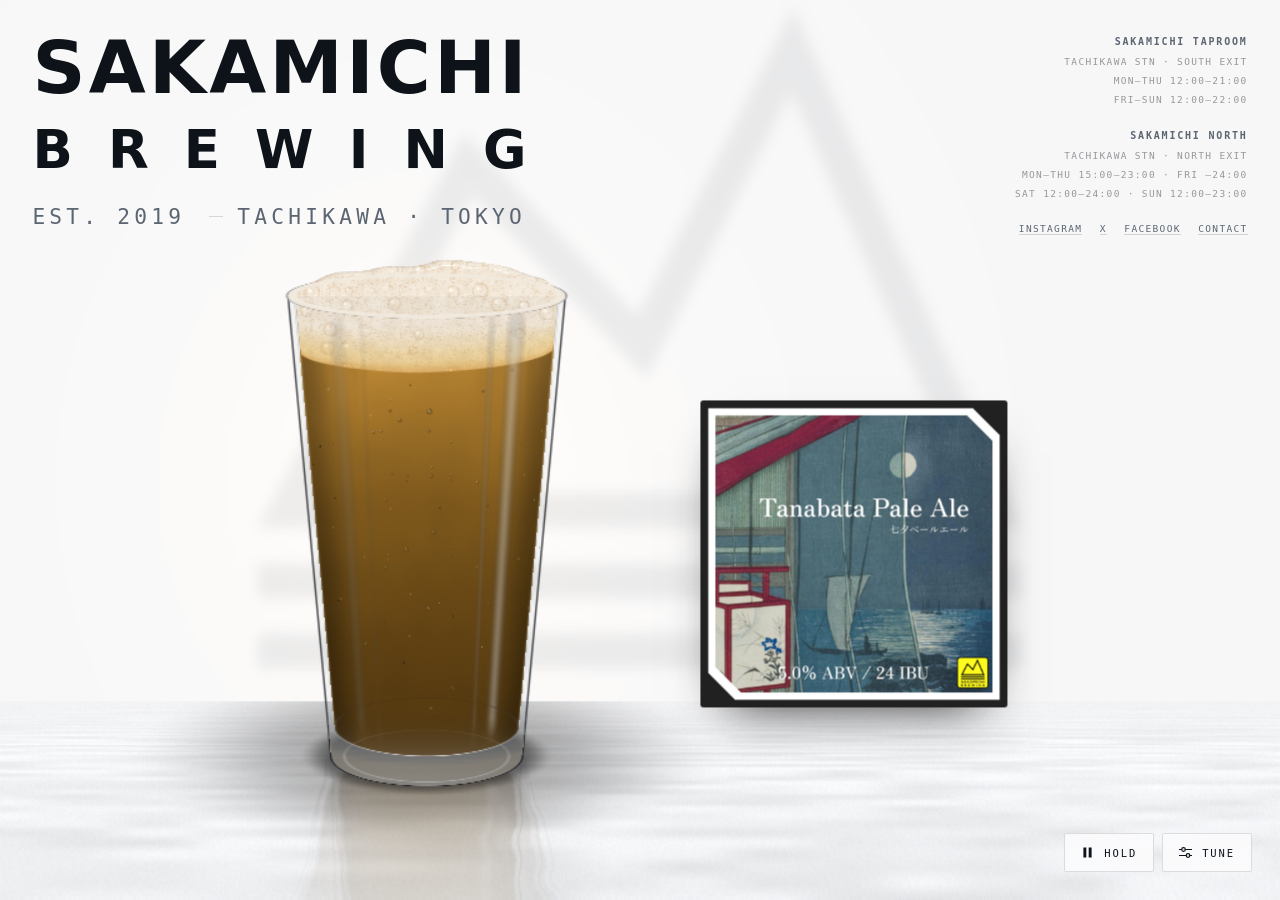
==== webgl.html @ 18436e1d "Pour the house glass full The fill line starts at 100 rather than 78. A glass poured to the brim is " ====
<!doctype html>
<html lang="en-GB">
<head>
<meta charset="utf-8">
<meta name="viewport" content="width=device-width, initial-scale=1, viewport-fit=cover">
<title>Sakamichi Brewing Shader</title>
<meta name="description" content="The Sakamichi pint rendered with WebGL2: Beer-Lambert absorption, caustics and metaball foam.">
<link rel="icon" href="data:image/svg+xml,<svg xmlns='http://www.w3.org/2000/svg' viewBox='0 0 1890 1633'><rect width='1890' height='1633' rx='300' fill='%23f2e800'/><g transform='translate(189,163) scale(0.8)'><g transform='matrix(1.3333333,0,0,-1.3333333,-19.650821,2202.5766)' fill='%230a0707'><path d='M 123.29788,752.91372 412.78651,1306.2766 734.86356,966.86574 1003.6133,1496.6917 1330.9311,752.91372 H 740.4762 Z M 1431.8953,688.54037 1007.931,1651.9325 717.91485,1080.1818 396.70559,1418.6768 14.738226,688.54037 H 740.4762 Z'/><path d='M 14.738116,556.9782 H 1431.8942 v 64.37335 H 14.738116 Z'/><path d='M 14.738116,427.61037 H 1431.8942 v 64.37335 H 14.738116 Z'/></g></g></svg>">
<style>
/* ------------------------------------------------------------------ *
 * Tokens. Light is the base; dark is redefined twice so that the
 * un-stamped (system) state and the explicit toggle both resolve.
 * ------------------------------------------------------------------ */
:root{
  --ground:#f6f7f8;
  --ground-deep:#e7eaec;
  --ink:#0e1319;
  --ink-soft:#5b6672;
  --ink-faint:rgba(14,19,25,.42);
  --hair:rgba(14,19,25,.16);
  --hair-soft:rgba(14,19,25,.08);
  --panel:rgba(252,252,253,.86);
  --panel-line:rgba(14,19,25,.13);
  --track:rgba(14,19,25,.18);
  --thumb:#0e1319;
  --thumb-ring:#f6f7f8;
  --btn-fg:#f6f7f8;
  --btn-bg:#0e1319;
  --focus:#a86c12;
  --brand:#f2e800;
  --masthead:#0e1319;
  --shadow:0 18px 40px -24px rgba(14,19,25,.45);
  color-scheme:light;
}
@media (prefers-color-scheme:dark){
  :root:not([data-theme="light"]){
    --ground:#08090b;
    --ground-deep:#040506;
    --ink:#eef1f3;
    --ink-soft:#98a3ad;
    --ink-faint:rgba(238,241,243,.42);
    --hair:rgba(238,241,243,.20);
    --hair-soft:rgba(238,241,243,.10);
    --panel:rgba(20,23,27,.82);
    --panel-line:rgba(238,241,243,.14);
    --track:rgba(238,241,243,.22);
    --thumb:#eef1f3;
    --thumb-ring:#08090b;
    --btn-fg:#08090b;
    --btn-bg:#eef1f3;
    --focus:#efb757;
    --brand:#f2e800;
    --masthead:#f2e800;
    --shadow:0 18px 44px -22px rgba(0,0,0,.8);
    color-scheme:dark;
  }
}
:root[data-theme="dark"]{
  --ground:#08090b;
  --ground-deep:#040506;
  --ink:#eef1f3;
  --ink-soft:#98a3ad;
  --ink-faint:rgba(238,241,243,.42);
  --hair:rgba(238,241,243,.20);
  --hair-soft:rgba(238,241,243,.10);
  --panel:rgba(20,23,27,.82);
  --panel-line:rgba(238,241,243,.14);
  --track:rgba(238,241,243,.22);
  --thumb:#eef1f3;
  --thumb-ring:#08090b;
  --btn-fg:#08090b;
  --btn-bg:#eef1f3;
  --focus:#efb757;
  --brand:#f2e800;
  --masthead:#f2e800;
  --shadow:0 18px 44px -22px rgba(0,0,0,.8);
  color-scheme:dark;
}

*,*::before,*::after{box-sizing:border-box}
html,body{height:100%}
body{
  margin:0;
  background:var(--ground);
  color:var(--ink);
  font-family:ui-sans-serif,system-ui,-apple-system,"Segoe UI",Roboto,Helvetica,Arial,sans-serif;
  -webkit-font-smoothing:antialiased;
  overflow:hidden;
  overscroll-behavior:none;
}
:focus-visible{outline:2px solid var(--focus);outline-offset:3px;border-radius:2px}

/* ------------------------------------------------------------------ *
 * Stage — a single WebGL2 surface
 * ------------------------------------------------------------------ */
.stage{position:fixed;inset:0;touch-action:none;cursor:crosshair}
.stage canvas{position:absolute;inset:0;width:100%;height:100%;display:block}

/* Shown only when WebGL2 is unavailable */
.nogl{
  position:fixed;inset:0;z-index:9;display:none;place-items:center;
  background:var(--ground);color:var(--ink);padding:32px;text-align:center;
}
body[data-gl="off"] .nogl{display:grid}
body[data-gl="off"] .stage,
body[data-gl="off"] .panel,
body[data-gl="off"] .panel-toggle,
.nogl div{max-width:34ch}
.nogl p{
  font-family:ui-monospace,SFMono-Regular,"SF Mono",Menlo,Consolas,monospace;
  font-size:11px;line-height:1.8;letter-spacing:.1em;text-transform:uppercase;color:var(--ink-soft);
}

/* ------------------------------------------------------------------ *
 * Masthead, top left; copy, bottom left. The glass holds the middle.
 * ------------------------------------------------------------------ */
.masthead{
  position:fixed;
  top:0;left:0;
  padding:clamp(20px,3.6vmin,48px);
  padding-top:max(clamp(20px,3.6vmin,48px),env(safe-area-inset-top));
  max-width:min(30rem,60vw);
  pointer-events:none;
  z-index:3;
}
.masthead > *{pointer-events:auto}
.eyebrow{
  font-family:ui-monospace,SFMono-Regular,"SF Mono",Menlo,Consolas,monospace;
  font-size:clamp(9.5px,1.5vw,11px);
  letter-spacing:.2em;
  text-transform:uppercase;
  color:var(--ink-soft);
  /* One line, never two: its size is fitted to the wordmark above it, so it is
     made to fit rather than left to find its own way. Allowed to wrap it would
     wrap under the growing, and a wrapped line measures as its first half —
     which the fit then reads as far too narrow and grows again. */
  display:flex;flex-wrap:nowrap;gap:1.1em;
  /* under the wordmark now, so the gap it keeps is above it */
  margin:clamp(14px,2.4vw,22px) 0 0;
}
/* and neither half breaks inside itself. Left to shrink, the two halves wrapped
   their own text as the size grew, so the line measured narrower the bigger it
   got and the fit chased it upward until it ran out of room. */
.eyebrow span{display:inline-flex;gap:.7em;align-items:center;flex:0 0 auto;white-space:nowrap}
.eyebrow span::before{content:"";width:14px;height:1px;background:var(--hair)}
.eyebrow span:first-child::before{display:none}
h1{
  font-family:"Futura PT",Futura,"Century Gothic","Avenir Next",Montserrat,"URW Gothic",ui-sans-serif,system-ui,sans-serif;
  font-size:clamp(2rem,min(7vw,10vh),4.6rem);
  line-height:.98;letter-spacing:.045em;font-weight:600;
  text-transform:uppercase;text-wrap:balance;margin:0;
  color:var(--masthead);
}
h1 .thin{
  display:block;font-weight:600;font-size:.72em;letter-spacing:.68em;
  line-height:1.2;margin-top:.26em;color:inherit;
}

.btn{
  font-family:ui-monospace,SFMono-Regular,"SF Mono",Menlo,Consolas,monospace;
  font-size:11px;letter-spacing:.16em;text-transform:uppercase;
  padding:13px 20px;border-radius:2px;border:1px solid transparent;
  background:var(--brand);color:#0e1319;
  text-decoration:none;cursor:pointer;
  transition:transform .18s ease,background .18s ease,color .18s ease;
}
.btn:hover{transform:translateY(-1px)}
.btn.ghost{background:transparent;color:var(--ink);border-color:var(--hair)}
.btn.ghost:hover{border-color:var(--ink)}

/* ------------------------------------------------------------------ *
 * Taprooms and social links, top right
 * ------------------------------------------------------------------ */
.info{
  position:fixed;top:0;right:0;z-index:3;text-align:right;
  padding:clamp(20px,3.6vmin,48px);
  padding-top:max(clamp(20px,3.6vmin,48px),env(safe-area-inset-top));
  font-family:ui-monospace,SFMono-Regular,"SF Mono",Menlo,Consolas,monospace;
  font-size:9.5px;letter-spacing:.14em;line-height:2;
  text-transform:uppercase;color:var(--ink-faint);
}
.info p{margin:0 0 clamp(10px,1.8vmin,18px)}
.info b{display:block;font-weight:600;letter-spacing:.18em;font-size:10px;color:var(--ink-soft)}
.info span{display:block}
/* Each opening is its own element rather than a line of text with a middot
   typed into it, so a pair can be shown as one line or as two without the
   words being written out twice. Run together here, where there is width. */
.info .d{display:inline}
.info .d + .d::before{content:" · "}
.info a{color:var(--ink-soft);text-decoration:none;border-bottom:1px solid var(--hair);margin-left:1.1em}
.info a:first-child{margin-left:0}
.info a:hover{color:var(--ink);border-color:var(--ink)}
/* Small screens do not get less of the brewery. Above 900 the taprooms sit in
   the top right corner, which the wordmark leaves free. Below that there is no
   such corner — the wordmark has the width to itself — so they move into what
   the glass leaves empty instead: the bar top beneath it on an upright screen,
   and the right-hand side on one turned on its side, where the glass is short
   and the width is going spare. They used to be deleted outright, which left a
   brewery's page with no address on it on the screens most people read it on.

   Folded up as they move: the taproom's name and its lines run together with
   middots rather than each taking a line of its own, so two taprooms and the
   links come to four or five lines instead of eleven. */
@media (max-width:900px){
  .info{
    top:auto;left:0;right:0;
    bottom:calc(clamp(16px,2.4vw,28px) + env(safe-area-inset-bottom));
    display:flex;flex-wrap:wrap;justify-content:center;align-items:flex-start;
    gap:4px clamp(12px,5vw,44px);
    text-align:center;
    padding:0 clamp(10px,3vw,28px);
    font-size:clamp(8px,2.4vw,9.5px);line-height:1.85;
  }
  /* The two taprooms stand side by side rather than one above the other. They
     are a pair of addresses and they read as a pair, and across the foot of a
     phone the width is the room there is — stacked they ran down into the
     glass and left the two halves of the screen unbalanced. Each keeps its own
     lines within its column, the way it does in the corner on a wide screen. */
  /* an equal share of what is left after the gap — at 50% each they and the
     gap came to more than the width and wrapped back into a stack */
  .info p{margin:0;flex:1 1 0;min-width:0}
  /* Which station and which exit is something to know on the way, not
     something to read on a phone while standing outside: what a small screen
     wants is the taproom's name and when it is open. So the address goes, and
     the openings come apart onto a row each, which is how a list of times
     reads when the column is narrow. */
  .info .where{display:none}
  .info .d{display:block}
  .info .d + .d::before{content:none}
  .info b{display:block;font-size:inherit}
  .info span{display:block}
  .info .social{flex:1 0 100%;max-width:none;margin-top:7px}
  .info a{margin:0 .5em}
}
/* Turned on its side there is no bar top to spare — the glass has taken the
   height — but there is width, so they go back to the corner they came from. */
@media (max-width:900px) and (orientation:landscape){
  .info{
    display:block;                     /* a column again, not a pair */
    top:0;bottom:auto;left:auto;right:0;
    width:min(44vw,320px);text-align:right;
    padding:clamp(12px,2.6vw,24px);
    padding-top:max(clamp(12px,2.6vw,24px),env(safe-area-inset-top));
  }
  .info p{flex:none;min-width:0;margin:0 0 clamp(8px,1.6vh,16px)}
  .info .social{margin-top:0}
}

/* A finger is not a mouse: the corner buttons and the panel's chips are given
   the room to be hit rather than aimed at. */
@media (pointer:coarse){
  .panel-toggle{padding:15px 18px}
  .chip{padding:11px 14px}
}

/* Very little height — a small phone lying on its side. The wordmark gives
   some of itself back, or there is nowhere left for the glass to stand: at
   568 by 320 it came down past the rim by fourteen pixels. */
@media (max-height:430px){
  .masthead{padding:clamp(10px,2.4vmin,20px)}
  h1{font-size:clamp(1.3rem,min(6vw,8.5vh),2.6rem)}
  .eyebrow{margin-top:clamp(8px,1.6vw,14px);font-size:9px}
}

/* ------------------------------------------------------------------ *
 * Control panel
 * ------------------------------------------------------------------ */
/* The two corner buttons sit in one row rather than each pinning itself to
   the corner, so the left one lands beside the right one whatever either of
   them says. */
.corner{
  position:fixed;right:clamp(16px,2.4vw,28px);
  bottom:max(clamp(16px,2.4vw,28px),env(safe-area-inset-bottom));
  z-index:6;display:flex;gap:8px;align-items:stretch;
}
body[data-panel="open"] .corner{display:none}
/* nothing to hold when there is no card to hold it on */
@media (max-width:900px){ #beerHold{display:none} }
/* And no tuning at all on a phone. The panel is a workbench — thirty sliders
   wanting a pointer, a wide screen and time to play — not part of the poster,
   and on a small screen it is the poster that the page is for. With the tune
   button gone the corner has nothing left in it, so the corner goes with it and
   the taprooms take back the band it was standing in. Hidden rather than
   removed: ?panel=1 still opens it, and its own close button still shuts it,
   for anyone who came looking. */
@media (max-width:900px){ .corner{display:none} }
.panel-toggle{
  display:inline-flex;align-items:center;gap:10px;
  font-family:ui-monospace,SFMono-Regular,"SF Mono",Menlo,Consolas,monospace;
  font-size:10.5px;letter-spacing:.18em;text-transform:uppercase;
  padding:12px 16px;border-radius:2px;
  border:1px solid var(--panel-line);background:var(--panel);color:var(--ink);
  -webkit-backdrop-filter:blur(14px);backdrop-filter:blur(14px);
  box-shadow:var(--shadow);cursor:pointer;
}
.panel-toggle svg{display:block}
.panel-toggle[aria-pressed="true"]{
  background:var(--btn-bg);color:var(--btn-fg);border-color:var(--btn-bg);
}

.panel{
  position:fixed;right:clamp(16px,2.4vw,28px);
  bottom:max(clamp(16px,2.4vw,28px),env(safe-area-inset-bottom));
  width:min(322px,calc(100vw - 32px));z-index:6;
  background:var(--panel);border:1px solid var(--panel-line);border-radius:3px;
  box-shadow:var(--shadow);
  -webkit-backdrop-filter:blur(18px) saturate(1.2);backdrop-filter:blur(18px) saturate(1.2);
  font-family:ui-monospace,SFMono-Regular,"SF Mono",Menlo,Consolas,monospace;
  display:none;max-height:min(78vh,720px);overflow:auto;overscroll-behavior:contain;
}
body[data-panel="open"] .panel{display:block}
.panel-head{
  display:flex;align-items:center;justify-content:space-between;gap:10px;
  padding:14px 14px 12px;border-bottom:1px solid var(--hair-soft);
  position:sticky;top:0;background:inherit;
  -webkit-backdrop-filter:blur(18px);backdrop-filter:blur(18px);
}
.panel-head h2{margin:0;font-size:10px;font-weight:500;letter-spacing:.22em;text-transform:uppercase;color:var(--ink-soft)}
.icon-btn{
  border:1px solid var(--hair-soft);background:transparent;color:var(--ink);
  width:26px;height:26px;border-radius:2px;cursor:pointer;display:grid;place-items:center;
  font-size:13px;line-height:1;
}
.icon-btn:hover{border-color:var(--hair)}
.panel-body{padding:6px 14px 16px;display:flex;flex-direction:column;gap:2px}

.group{
  font-size:9px;letter-spacing:.22em;text-transform:uppercase;color:var(--ink-faint);
  margin:16px 0 8px;padding-top:12px;border-top:1px solid var(--hair-soft);
}
.group:first-child{margin-top:8px;padding-top:0;border-top:0}

.ctl{display:grid;grid-template-columns:1fr auto;align-items:baseline;gap:2px 10px;padding:7px 0}
.ctl label{font-size:10px;letter-spacing:.13em;text-transform:uppercase;color:var(--ink-soft)}
.ctl output{font-size:11px;font-variant-numeric:tabular-nums;color:var(--ink)}
.ctl input[type=range]{grid-column:1/-1;width:100%;margin:6px 0 0}
.ctl .hex{grid-column:1/-1;display:flex;align-items:center;gap:8px;margin:6px 0 0}
.ctl .hex input[type=color]{
  width:26px;height:20px;padding:0;flex:none;cursor:pointer;
  border:1px solid var(--hair);border-radius:4px;background:none;
}
.ctl .hex input[type=text]{
  flex:1;min-width:0;font:inherit;font-size:11px;letter-spacing:.08em;
  color:var(--ink);background:var(--track);border:1px solid var(--hair);
  border-radius:4px;padding:3px 6px;
}
.ctl .hex input[type=text]::placeholder{color:var(--ink-soft);letter-spacing:.08em}

input[type=range]{-webkit-appearance:none;appearance:none;background:transparent;height:16px;cursor:grab}
input[type=range]:active{cursor:grabbing}
input[type=range]::-webkit-slider-runnable-track{height:2px;background:var(--track);border-radius:2px}
input[type=range]::-moz-range-track{height:2px;background:var(--track);border-radius:2px}
input[type=range]::-webkit-slider-thumb{
  -webkit-appearance:none;appearance:none;width:13px;height:13px;border-radius:50%;
  background:var(--thumb);border:2px solid var(--thumb-ring);margin-top:-7.5px;
}
input[type=range]::-moz-range-thumb{
  width:13px;height:13px;border-radius:50%;background:var(--thumb);border:2px solid var(--thumb-ring);
}

.chips{display:flex;flex-wrap:wrap;gap:6px}
.chip{
  font-family:inherit;font-size:9.5px;letter-spacing:.14em;text-transform:uppercase;
  padding:8px 11px;border-radius:2px;cursor:pointer;
  border:1px solid var(--hair-soft);background:transparent;color:var(--ink-soft);
}
.chip:hover{border-color:var(--hair);color:var(--ink)}
.chip[aria-pressed="true"]{background:var(--btn-bg);color:var(--btn-fg);border-color:var(--btn-bg)}
.row{display:flex;justify-content:space-between;align-items:center;gap:10px;padding:7px 0}
.row span{font-size:10px;letter-spacing:.13em;text-transform:uppercase;color:var(--ink-soft)}
.reset{
  margin-top:14px;font-family:inherit;font-size:9.5px;letter-spacing:.16em;text-transform:uppercase;
  background:none;border:0;border-bottom:1px solid var(--hair);color:var(--ink-soft);
  padding:0 0 3px;cursor:pointer;align-self:flex-start;
}
.reset:hover{color:var(--ink);border-color:var(--ink)}
.hint{margin:14px 0 0;font-size:9.5px;line-height:1.6;letter-spacing:.06em;color:var(--ink-faint)}
.renderer{
  margin-top:12px;padding-top:12px;border-top:1px solid var(--hair-soft);
  display:flex;justify-content:space-between;align-items:center;gap:10px;
  font-size:9px;letter-spacing:.18em;text-transform:uppercase;color:var(--ink-faint);
}
.renderer a{color:var(--ink-soft);text-decoration:none;border-bottom:1px solid var(--hair)}
.renderer a:hover{color:var(--ink);border-color:var(--ink)}

body[data-chrome="off"] .masthead,
body[data-chrome="off"] .info,
body[data-chrome="off"] .panel,
body[data-chrome="off"] .panel-toggle{opacity:0;pointer-events:none}
.masthead,.info,.panel,.panel-toggle{transition:opacity .35s ease}
@media (prefers-reduced-motion:reduce){
  .masthead,.info,.panel,.panel-toggle,.btn{transition:none}
}

@media (max-width:719px){
  .panel{
    left:0;right:0;bottom:0;width:100%;
    border-radius:6px 6px 0 0;border-left:0;border-right:0;border-bottom:0;
    max-height:52vh;padding-bottom:env(safe-area-inset-bottom);
  }
  .masthead{max-width:100%}
}
/* The beer of the moment, standing beside the glass and turning on its own
   axis. A card rather than a picture: it is artwork with a front and a back,
   and it shows a new one each time it comes round. */
.beer{
  position:fixed;z-index:2;cursor:pointer;
  /* a third in from the right, as the glass is a third in from the left */
  left:66.7%;transform:translate(-50%,-50%);
  /* Centred in the band the taprooms and the buttons leave, rather than on the
     page. Centred on the page it rode up under the taprooms wherever the screen
     was short — 84 pixels of the card across the links at 901 by 600 — because
     half the page is higher up the shorter the page is, while the taprooms are
     the same few lines whatever. Sized to that band too, so it can never grow
     into it. --info-bottom is measured and handed over by layoutGlass. */
  --band-top:calc(var(--info-bottom,0px) + 18px);
  --band-bot:calc(100vh - 96px);
  top:calc((var(--band-top) + var(--band-bot)) / 2);
  width:min(clamp(188px,24vw,362px),calc(var(--band-bot) - var(--band-top) - 16px));
  perspective:1100px;
}
.beer-turn{
  width:100%;aspect-ratio:1;
  transform-style:preserve-3d;
  transition:transform 1.15s cubic-bezier(.55,.06,.2,1);
  will-change:transform;
}
/* Two faces, as a card has. The one coming round is loaded and waiting out of
   sight, so the turn shows it rather than swapping a picture in mid-air —
   which is what flickered, the image being replaced under the eye. */
.beer-face{
  position:absolute;inset:0;
  width:100%;height:100%;display:block;object-fit:contain;
  border-radius:3px;
  box-shadow:0 24px 50px -28px rgba(0,0,0,.9);
  backface-visibility:hidden;
}
.beer-face.back{transform:rotateY(180deg)}
body[data-chrome="off"] .beer{opacity:0}
.beer{transition:opacity .35s ease}
@media (prefers-reduced-motion:reduce){ .beer-turn{transition:none} }
/* On a narrow page the glass takes the middle back and there is no room beside it */
/* The card comes to a phone too, standing on the bar in front of the glass
   rather than beside it — there is no beside on a screen this narrow, but the
   bar in front of it is doing nothing. The glass gives up the room first (see
   cardRoom) and is told how much, so the two are not each guessing at the
   other. Not below 640 pixels of height, where taking that much bar off the
   glass leaves neither of them worth looking at. */
@media (max-width:900px){ .beer{display:none} }
@media (max-width:900px) and (orientation:portrait){
  .beer{
    display:block;
    /* beside the glass, as on a desktop: the glass a third in from the left,
       the card a third in from the right */
    left:72%;
    top:calc((var(--mast-bottom,22vh) + var(--info-top,100vh)) / 2);
    width:min(27vw,calc((var(--info-top,100vh) - var(--mast-bottom,22vh) - 28px) * 0.75));
  }
}
/* On its side it goes into the corner the wordmark leaves, which is the only
   room a landscape phone has going spare. */
@media (max-width:900px) and (orientation:landscape){
  .beer{
    display:block;
    left:clamp(12px,4vw,40px);top:auto;
    bottom:clamp(12px,4vh,28px);
    transform:none;
    width:min(22.5vw,30vh);
  }
}
/* The splashes lie over the card, and over nothing else that matters */
/* The sheet the near splashes are painted on. It needs its display size given
   to it: it is a canvas, and a canvas is a replaced element, so inset:0 pins
   its corner but does not stretch it — with width left to itself it draws at
   its own backing size instead. The backing is the viewport times the device's
   pixel ratio, so on a screen where that ratio is one the two happen to agree
   and nobody notices. On a phone, where it is two or three, the sheet came out
   two or three times the size of the window with its top left in the corner:
   a splash thrown at the lip of the glass landed near the bottom of the
   screen, which is where it was being drawn. The canvases inside .stage were
   never wrong because they are given 100% there. */
.splash{position:fixed;inset:0;width:100%;height:100%;z-index:4;pointer-events:none}
</style>
</head>
<body>

<div class="stage" id="stage">
  <canvas id="gl"></canvas>
</div>

<div class="nogl">
  <div>
    <p>This pour needs WebGL2, which this browser has turned off or does not support.</p>
    <p><a class="btn ghost" href="index.html">Open the canvas version</a></p>
  </div>
</div>

<header class="masthead">
  <h1>Sakamichi<span class="thin">Brewing</span></h1>
  <p class="eyebrow">
    <span>Est. 2019</span><span>Tachikawa · Tokyo</span>
  </p>
</header>

<canvas class="splash" aria-hidden="true"></canvas>
<div class="beer" aria-label="Beer of the moment">
  <div class="beer-turn">
    <img class="beer-face" alt="" decoding="async">
    <img class="beer-face back" alt="" decoding="async">
  </div>
</div>

<aside class="info" aria-label="Taprooms">
  <p>
    <b>Sakamichi Taproom</b>
    <span class="where">Tachikawa Stn &middot; South exit</span>
    <span><span class="d">Mon&ndash;Thu 12:00&ndash;21:00</span></span>
    <span><span class="d">Fri&ndash;Sun 12:00&ndash;22:00</span></span>
  </p>
  <p>
    <b>Sakamichi North</b>
    <span class="where">Tachikawa Stn &middot; North exit</span>
    <span><span class="d">Mon&ndash;Thu 15:00&ndash;23:00</span><span class="d">Fri &ndash;24:00</span></span>
    <span><span class="d">Sat 12:00&ndash;24:00</span><span class="d">Sun 12:00&ndash;23:00</span></span>
  </p>
  <p class="social">
    <a href="https://www.instagram.com/sakamichibrewing/" target="_blank" rel="noopener">Instagram</a>
    <a href="https://twitter.com/sakamichi_beer" target="_blank" rel="noopener">X</a>
    <a href="https://www.facebook.com/SakamichiBrewing/" target="_blank" rel="noopener">Facebook</a>
    <a href="https://www.sakamichibrewing.com/contact-form/" target="_blank" rel="noopener">Contact</a>
  </p>
</aside>

<div class="corner">
<button class="panel-toggle" id="beerHold" aria-pressed="false"
        title="Keep this beer in the glass instead of letting the card turn on">
  <svg width="13" height="13" viewBox="0 0 13 13" fill="currentColor" aria-hidden="true">
    <rect x="2.4" y="1.5" width="2.9" height="10"/><rect x="7.7" y="1.5" width="2.9" height="10"/>
  </svg>
  <span id="beerHoldLabel">Hold</span>
</button>
<button class="panel-toggle" id="panelOpen" aria-expanded="false" aria-controls="panel">
  <svg width="13" height="13" viewBox="0 0 13 13" fill="none" stroke="currentColor" stroke-width="1.2" aria-hidden="true">
    <path d="M0 3.5h13M0 9.5h13"/><circle cx="4.5" cy="3.5" r="1.8" fill="var(--panel)"/><circle cx="9" cy="9.5" r="1.8" fill="var(--panel)"/>
  </svg>
  Tune
</button>
</div>

<section class="panel" id="panel" aria-label="Beer controls">
  <div class="panel-head">
    <h2>Brewhouse control</h2>
    <button class="icon-btn" id="panelClose" aria-label="Close controls">&times;</button>
  </div>
  <div class="panel-body">
    <p class="group" style="margin-top:0">Pour</p>
    <div class="chips" role="group" aria-label="Style preset">
      <button class="chip" data-preset="pilsner">Pilsner</button>
      <button class="chip" data-preset="helles">Helles</button>
      <button class="chip" data-preset="bock">Bock</button>
      <button class="chip" data-preset="stout">Stout</button>
      <button class="chip" data-preset="hazy">Hazy IPA</button>
      <button class="chip" data-preset="red">Red ale</button>
      <button class="chip" data-preset="sour">Sour</button>
    </div>
    <div id="sliders"></div>

    <p class="group">Display</p>
    <div class="row">
      <span>Theme</span>
      <div class="chips" role="group" aria-label="Theme">
        <button class="chip" data-theme-set="light">Light</button>
        <button class="chip" data-theme-set="dark">Dark</button>
        <button class="chip" data-theme-set="auto">Auto</button>
      </div>
    </div>
    <div class="row">
      <span>Counter</span>
      <div class="chips" role="group" aria-label="Counter">
        <button class="chip" data-counter="polished">Polished</button>
        <button class="chip" data-counter="wood">Wood</button>
      </div>
    </div>
    <div class="row">
      <span>Motion</span>
      <div class="chips"><button class="chip" id="motionBtn" aria-pressed="true">Running</button></div>
    </div>
    <div class="row" id="tiltRow" hidden>
      <span>Tilt</span>
      <div class="chips"><button class="chip" id="tiltBtn" aria-pressed="false">Off</button></div>
    </div>
    <button class="reset" id="reset">Reset to house recipe</button>
    <p class="hint">Stir the beer with your cursor, or tilt the phone and let it lean. Click for a splash. Slosh it over the rim and the glass tops itself back up. Press <b>C</b> to hide the interface.</p>
    <p class="renderer"><span id="gpu">WebGL2</span> <a href="index.html">Canvas version</a></p>
  </div>
</section>

<script>
"use strict";


/* ================================================================== *
 * Configuration
 * ================================================================== */
const SPECS = [
  {key:"fill",       label:"Fill line",   min:0,   max:100, step:1, unit:"%",  group:null},
  {key:"refill",     label:"Refill rate", min:0,   max:100, step:1, unit:"",   group:null},
  {key:"agitation",  label:"Agitation",   min:0,   max:200, step:5, unit:"%",  group:"Motion"},
  {key:"waveSpeed",  label:"Wave speed",  min:0,   max:100, step:1, unit:"",   group:null},
  {key:"viscosity",  label:"Viscosity",   min:0,   max:100, step:1, unit:"",   group:null},
  {key:"carbonation",label:"Carbonation", min:0,   max:200, step:5, unit:"%",  group:"Carbonation"},
  {key:"bubbleSize", label:"Bubble size", min:20,  max:220, step:5, unit:"%",  group:null},
  {key:"bubbleBreak",label:"Bubble break",min:0,   max:200, step:5, unit:"%",  group:null},
  {key:"headDepth",  label:"Head depth",  min:0,   max:200, step:5, unit:"%",  group:"Head"},
  {key:"foamChurn",  label:"Foam churn",  min:0,   max:200, step:5, unit:"%",  group:null},
  {key:"weep",       label:"Weep",        min:0,   max:200, step:5, unit:"%",  group:null},
  {key:"weepAlpha",  label:"Weep opacity",min:0,   max:100, step:1, unit:"%",  group:null},
  {key:"glassSize",  label:"Glass size",  min:60,  max:130, step:1, unit:"%",  group:"Glass"},
  {key:"glassLine",  label:"Glass lines", min:0,   max:100, step:1, unit:"",   group:null},
  {key:"reflect",    label:"Reflection",  min:0,   max:200, step:5, unit:"%",  group:null},
  {key:"relief",     label:"Foam relief", min:0,   max:200, step:5, unit:"%",  group:null},
  {key:"condensation",label:"Condensation",min:0,  max:200, step:5, unit:"%",  group:null},
  {key:"dewSize",    label:"Bead size",   min:20,  max:220, step:5, unit:"%",  group:null},
  {key:"hue",        label:"Beer hue",    min:22,  max:50,  step:1, unit:"°",  group:"Colour"},
  {key:"beerHex",    label:"Beer colour", type:"hex", unit:"", group:null},
  {key:"richness",   label:"Richness",    min:0,   max:100, step:1, unit:"",   group:null},
  {key:"beerAlpha",  label:"Beer opacity",min:0,   max:200, step:5, unit:"%",  group:null},
  {key:"bgHue",      label:"Room hue",    min:0,   max:360, step:1, unit:"°",  group:null},
  {key:"roomHex",    label:"Room colour", type:"hex", unit:"", group:null},
  {key:"auraHex",    label:"Aura colour", type:"hex", unit:"", group:null},
  {key:"clarity",    label:"Clarity",     min:0,   max:100, step:1, unit:"",   group:null},
  {key:"caustics",   label:"Caustics",    min:0,   max:200, step:5, unit:"%",  group:"Optics"},
  {key:"lightAngle", label:"Light angle", min:0,   max:180, step:1, unit:"°",  group:null},
  {key:"gloss",      label:"Gloss",       min:0,   max:100, step:1, unit:"",   group:null}
];

const HOUSE = {
  fill:100, refill:32, agitation:100, waveSpeed:46, viscosity:40,
  carbonation:100, bubbleSize:100, bubbleBreak:100, headDepth:100,
  foamChurn:100, weep:100, weepAlpha:100,
  glassSize:100, glassLine:100, reflect:100, relief:100, condensation:70, dewSize:100, hue:40, richness:46,
  beerAlpha:100, bgHue:220, beerHex:null, roomHex:null, auraHex:null, clarity:70,
  caustics:100, lightAngle:62, gloss:55
};

/* A style is the whole recipe, not a colour and a hint. Choosing one sets
   everything the beer itself decides — how dark it is and how much light it
   stops, how it carbonates and how its head stands, how thick it runs and how
   readily it weeps — and leaves alone the things you decide: how full the
   glass is, how hard you are stirring it, how big it is drawn.

   A stout stops light altogether and a sour is nearly clear; that is the same
   slider at two ends of its travel, and a style that set the colour but not
   the opacity was only half a style. */
const PRESETS = {
  pilsner: {hue:45, richness:22, beerAlpha:115, carbonation:145, bubbleSize:75, bubbleBreak:125, headDepth:135, foamChurn:130, weep:110, waveSpeed:56, viscosity:24, condensation:110, dewSize:90, clarity:92, caustics:155},
  helles:  {hue:40, richness:46, beerAlpha:140, carbonation:100, bubbleSize:100, bubbleBreak:100, headDepth:100, foamChurn:100, weep:100, waveSpeed:46, viscosity:40, condensation:70, dewSize:100, clarity:70, caustics:100},
  bock:    {hue:25, richness:92, beerAlpha:190, carbonation:60, bubbleSize:135, bubbleBreak:70, headDepth:70, foamChurn:60, weep:70, waveSpeed:34, viscosity:66, condensation:45, dewSize:115, clarity:34, caustics:55},
  stout:   {hue:24, beerHex:"#2a1409", richness:100, beerAlpha:200, carbonation:42, bubbleSize:150, bubbleBreak:55, headDepth:135, foamChurn:40, weep:90, waveSpeed:28, viscosity:82, condensation:35, dewSize:120, clarity:8, caustics:15},
  hazy:    {hue:38, beerHex:"#e9a83f", richness:58, beerAlpha:175, carbonation:85, bubbleSize:105, bubbleBreak:95, headDepth:115, foamChurn:95, weep:105, waveSpeed:42, viscosity:54, condensation:80, dewSize:100, clarity:14, caustics:45},
  red:     {hue:26, beerHex:"#9d3312", richness:74, beerAlpha:165, carbonation:78, bubbleSize:118, bubbleBreak:85, headDepth:95, foamChurn:78, weep:85, waveSpeed:39, viscosity:58, condensation:55, dewSize:105, clarity:56, caustics:80},
  sour:    {hue:44, beerHex:"#cf5566", richness:28, beerAlpha:100, carbonation:135, bubbleSize:78, bubbleBreak:130, headDepth:55, foamChurn:70, weep:60, waveSpeed:54, viscosity:26, condensation:95, dewSize:85, clarity:92, caustics:140}
};


const STORE_KEY = "sakamichi-shader-v2";
const cfg = Object.assign({}, HOUSE, {tilt:false, theme:"auto", running:true,
                                     counter:"polished", preset:"helles"});

try{
  const saved = JSON.parse(localStorage.getItem(STORE_KEY) || "null");
  if (saved && typeof saved === "object") Object.assign(cfg, saved);
}catch(e){ /* storage unavailable — house recipe it is */ }

/* Deep links: ?theme=dark&fill=95&hue=28&panel=1 */
const params = new URLSearchParams(location.search);
for (const s of SPECS){
  if (params.has(s.key)){
    const v = Number(params.get(s.key));
    if (Number.isFinite(v)) cfg[s.key] = Math.min(s.max, Math.max(s.min, v));
  }
}
if (params.has("theme")) cfg.theme = params.get("theme");

/* Which sliders demand a palette rebuild in this renderer */
/* How much of the counter one tile of timber covers, in camera heights */
const WOOD_TILES = 0.34;
const PALETTE_KEYS = ["hue", "richness", "clarity", "bubbleSize", "carbonation", "bgHue"];
</script>
<script src="bar-wood.js"></script>
<script src="sim.js"></script>
<script>
(() => {
"use strict";
/* ================================================================== *
 * GL context
 * ================================================================== */
const stage = document.getElementById("stage");
const canvas = document.getElementById("gl");
const gl = canvas.getContext("webgl2", {alpha:false, antialias:false, depth:false, stencil:false, powerPreference:"high-performance"});
const cvS = document.querySelector(".splash");
const ctxS = cvS.getContext("2d");

if (!gl){
  document.body.dataset.gl = "off";
  return;
}

const dbg = gl.getExtension("WEBGL_debug_renderer_info");
if (dbg){
  const name = gl.getParameter(dbg.UNMASKED_RENDERER_WEBGL) || "";
  if (name) document.getElementById("gpu").textContent = "WebGL2 · " + String(name).replace(/\(.*?\)/g, "").trim().slice(0, 22);
}

function compile(type, src){
  const sh = gl.createShader(type);
  gl.shaderSource(sh, src);
  gl.compileShader(sh);
  if (!gl.getShaderParameter(sh, gl.COMPILE_STATUS)){
    const log = gl.getShaderInfoLog(sh);
    console.error("shader compile failed:", log);
    throw new Error("shader compile failed: " + log);
  }
  return sh;
}

function program(vs, fs){
  const p = gl.createProgram();
  gl.attachShader(p, compile(gl.VERTEX_SHADER, vs));
  gl.attachShader(p, compile(gl.FRAGMENT_SHADER, fs));
  gl.linkProgram(p);
  if (!gl.getProgramParameter(p, gl.LINK_STATUS)) throw new Error("link failed: " + gl.getProgramInfoLog(p));
  const u = {};
  const n = gl.getProgramParameter(p, gl.ACTIVE_UNIFORMS);
  for (let i = 0; i < n; i++){
    const info = gl.getActiveUniform(p, i);
    u[info.name.replace("[0]","")] = gl.getUniformLocation(p, info.name);
  }
  return {p, u};
}

/* The glass, the surface and the pixel frame, shared by every pass */
const GLSL_GLASS = `
uniform sampler2D uHeight;
uniform float uCols, uRestY, uDpr, uSpanHw;
uniform vec2  uRes;
uniform vec2  uRyKs;     // ellipse openness: x at the surface, y at the base
uniform vec4  uGlassA;   // cx, top, bottom, height
uniform vec4  uGlassB;   // topHalf, botHalf, wall, baseH
uniform vec4  uGlassC;   // (unused), interiorTop, interiorBottom, rimRatio
uniform vec2  uRyLin;    // ellipse openness as a line in y: slope, intercept

#define GCX     uGlassA.x
#define GTOP    uGlassA.y
#define GBOT    uGlassA.z
#define GHT     uGlassA.w
#define GTH     uGlassB.x
#define GBH     uGlassB.y
#define GWALL   uGlassB.z
#define GBASE   uGlassB.w
#define GINTOP  uGlassC.y
#define GINBOT  uGlassC.z
#define GRYK    uGlassC.w

vec2 fragPx(){ return vec2(gl_FragCoord.x / uDpr, uRes.y - gl_FragCoord.y / uDpr); }

float halfAt(float y){
  /* Straight tapered walls; the base ellipse supplies the bottom curve */
  float t = clamp((y - GTOP) / GHT, 0.0, 1.0);
  return max(1.0, mix(GTH, GBH, t));
}
float innerHalfAt(float y){ return max(1.0, halfAt(y) - GWALL); }

/* How open the ellipse is at a height — the camera's own rule, which is a line
   in y. uRyKs carries it at two heights only, which is enough for the surface
   and the base and no use at all for anything hung between them. */
float ryAt(float y){ return clamp(y * uRyLin.x + uRyLin.y, 0.03, 0.55); }

/* A point on the outside of the glass: how far round it sits, and how high.
   The near wall drops lower and faces us square, the far wall rides higher. */
vec2 conePoint(float h, float th){
  float hw = halfAt(h);
  return vec2(GCX + hw * sin(th), h + ryAt(h) * hw * cos(th));
}

float heightRow(float x, int row){
  float last = max(1.0, uCols - 1.0);
  float t = (x - (GCX - uSpanHw)) / (2.0 * uSpanHw) * last;
  /* Past the ends the surface goes on rather than stopping. The span is the
     beer's own width at its surface, and the wall it runs to stands wider than
     that on whichever side the beer is standing high — measured on a hard
     tilt, thirteen pixels outside it, which is near three columns. Held at the
     end column for those, the surface came out level against the wall while
     the rest of it went on tilting, and what stood between the two was a thin
     wedge of beer with a straight top: the triangle at the wall.

     Carried on at the slope of the last pair instead, it arrives at the wall
     where it was going. A few columns of it only, so that a reading taken far
     outside the glass cannot run away with the slope. */
  float i0 = clamp(floor(t), 0.0, last - 1.0);
  float f  = clamp(t - i0, -4.0, 5.0);
  float a = texelFetch(uHeight, ivec2(int(i0), row), 0).r;
  float b = texelFetch(uHeight, ivec2(int(i0) + 1, row), 0).r;
  return mix(a, b, f);
}
float heightAt(float x){ return heightRow(x, 0); }
/* and the head's own raft, on row 1 */
float headHeightAt(float x){ return heightRow(x, 1); }
float surfaceAt(float x){ return uRestY + heightAt(x); }
float headSurfaceAt(float x){ return uRestY + headHeightAt(x); }
float slopeAt(float x){ return (heightAt(x + 3.0) - heightAt(x - 3.0)) / 6.0; }
float ellipseDy(float x){
  float t = (x - GCX) / uSpanHw;
  if (abs(t) >= 1.0) return 0.0;
  return uRyKs.x * uSpanHw * sqrt(1.0 - t * t);
}
`;

const GLSL_NOISE = `
float hash21(vec2 p){
  p = fract(p * vec2(123.34, 456.21));
  p += dot(p, p + 45.32);
  return fract(p.x * p.y);
}
float vnoise(vec2 p){
  vec2 i = floor(p), f = fract(p);
  f = f * f * (3.0 - 2.0 * f);
  return mix(mix(hash21(i), hash21(i + vec2(1,0)), f.x),
             mix(hash21(i + vec2(0,1)), hash21(i + vec2(1,1)), f.x), f.y);
}
`;

const GLSL_LOGO = `
uniform sampler2D uLogo;
uniform vec4  uLogoRect;      // x, y, w, h in page px
uniform float uLogoOn;
float logoA(vec2 p){
  vec2 uv = (p - uLogoRect.xy) / max(uLogoRect.zw, vec2(1.0));
  if (uv.x < 0.0 || uv.x > 1.0 || uv.y < 0.0 || uv.y > 1.0) return 0.0;
  return texture(uLogo, uv).a;
}
`;

const VS_FULL = `#version 300 es
void main(){
  vec2 p = vec2(float((gl_VertexID << 1) & 2), float(gl_VertexID & 2));
  gl_Position = vec4(p * 2.0 - 1.0, 0.0, 1.0);
}`;

/* ------------------------------------------------------------------ *
 * Pass 1 — the room, then the beer inside the glass
 * ------------------------------------------------------------------ */
/* Pass A — the pour and nothing else, premultiplied over a clear ground, so
   the whole dressed glass ends up in one texture the reflection can sample */
const FS_BEER = `#version 300 es
precision highp float;
${GLSL_GLASS}
${GLSL_NOISE}
${GLSL_LOGO}
uniform sampler2D uField;
uniform float uTime, uCaustics, uLevel, uHaze, uBeerA, uBeerSolid;
uniform vec3  uLightTint, uAbsorb;
out vec4 frag;


/* The pour and its coverage. For its reflection it is mirrored about its
   own contact with the bar, not the wall's horizon. */
vec4 beerAt(vec2 px){
  float ih = innerHalfAt(px.y);
  float top = surfaceAt(px.x) - ellipseDy(px.x);
  /* The beer sits on the interior floor, whose front arc dips below GINBOT */
  float ihb = innerHalfAt(GINBOT);
  float fxn = clamp((px.x - GCX) / max(ihb, 1.0), -1.0, 1.0);
  float floorY = GINBOT + uRyKs.y * ihb * sqrt(1.0 - fxn * fxn);
  bool inWalls = abs(px.x - GCX) < ih && px.y < floorY + 1.5 && px.y > GTOP;

  if (inWalls && uLevel > 0.002 && px.y > top - 1.5){
    float d = max(px.y - top, 0.0);
    vec3 beer = uLightTint * exp(-uAbsorb * d * 0.0032);

    /* Haze: suspended yeast scatters light back out before it is absorbed,
       so a murky beer glows evenly instead of deepening with the pour */
    vec3 scat = uLightTint * (0.38 + 0.50 * exp(-d * 0.005));
    beer = mix(beer, scat, uHaze * 0.60);

    /* The murk itself drifts: slow clouds of turbidity, not a flat fill */
    float murk = vnoise(vec2(px.x * 0.016, px.y * 0.011 - uTime * 0.04))
               + vnoise(vec2(px.x * 0.050 + 9.0, px.y * 0.034 - uTime * 0.09)) * 0.5;
    beer *= 1.0 + (murk * 0.667 - 0.5) * 0.14 * uHaze;

    /* Caustics only where the surface is actually disturbed — and haze kills them */
    float sl = slopeAt(px.x);
    float curv = heightAt(px.x - 5.0) - 2.0 * heightAt(px.x) + heightAt(px.x + 5.0);
    float stir = clamp(abs(sl) * 5.0 + abs(curv) * 0.45, 0.0, 1.4);
    float bend = px.x + sl * d * 2.2;
    float c = (0.5 + 0.5 * cos(bend * 0.048 + uTime * 0.7))
            * (0.55 + 0.45 * (0.5 + 0.5 * cos(bend * 0.015 - uTime * 0.35)));
    c = pow(c, 3.0) * stir + max(0.0, -curv) * 0.03;
    beer += beer * c * uCaustics * (1.0 - uHaze * 0.65) * exp(-d * 0.011);

    /* The mark seen through the pour: magnified by the cylinder of liquid and
       swallowed by depth and haze — but not moved by the waves. It is painted
       on the wall behind the bar and the glass stands in front of it, so the
       beer's own motion is not its to carry: bent by the slope and lifted by
       the wave's height, it read as a mark floating in the pour rather than
       one standing behind it. The squeeze towards the middle stays, being the
       cylinder it is seen through, and a cylinder does not move when the beer
       inside it does. */
    float nx = (px.x - GCX) / max(ih, 1.0);
    vec2 rp;
    rp.x = GCX + nx * ih * (0.72 - 0.20 * nx * nx);
    rp.y = px.y + 4.0;
    float la = logoA(rp) * step(0.001, uLogoOn);
    beer *= 1.0 - la * 0.32 * (1.0 - uBeerSolid) * exp(-d * 0.005) * (1.0 - uHaze * 0.85);

    /* Light gathers under the head — more so when the beer scatters */
    beer += uLightTint * (0.12 + uHaze * 0.12) * exp(-d * 0.022);

    /* Meniscus: the beer climbs the wall, and the thin film catches the light */
    float wallD = ih - abs(px.x - GCX);
    float men = smoothstep(2.8, 0.4, wallD);
    beer += uLightTint * men * (0.16 + 0.38 * exp(-d * 0.03));

    /* The top plane of the beer, seen slightly from above — and guarded,
       because the two edges of this band meet.

       The band is the surface's own ellipse: its far arc above and its near arc
       below. That ellipse has no depth where it meets the wall, so past the
       beer's span the two arcs are one line and the reading here asked a
       smoothstep to work between two edges that are equal, which is a division
       by nothing and is left undefined. What came back was whatever the machine
       made of it, at full strength: a strip of beer up each wall, from the
       surface to the bottom of the glass, lit as though it were the top of the
       pour rather than the depth of it. Which is the differently-coloured piece
       at each side, the beer that did not seem to reach the cone.

       Written out rather than handed to smoothstep, it is the same curve
       wherever the band has any width at all, and closes quietly where it has
       none. */
    float front = surfaceAt(px.x) + ellipseDy(px.x);
    float pl = clamp((front - px.y) / max(1.0, front - top), 0.0, 1.0);
    beer = mix(beer, beer * 1.14 + uLightTint * 0.10, pl * pl * (3.0 - 2.0 * pl) * 0.85);

    /* More beer to look through at the walls */
    float edge = abs(px.x - GCX) / max(ih, 1.0);
    beer *= 1.0 - 0.34 * pow(smoothstep(0.55, 1.0, edge), 1.6);

    /* Shadow cast by the head */
    float fd = texture(uField, vec2(px.x / uRes.x, 1.0 - (surfaceAt(px.x) + 6.0) / uRes.y)).r;
    beer *= 1.0 - 0.34 * clamp(fd, 0.0, 1.0) * exp(-d * 0.024);

    beer += (hash21(px * 1.7 + uTime) - 0.5) * 0.006;
    /* Softened against the floor as well as the surface. The floor's arc runs
       almost level through the middle, so cutting the beer off it with a hard
       test leaves a long stepped edge — many pixels wide at each tread. */
    return vec4(beer, smoothstep(top - 1.2, top + 1.2, px.y)
                    * (1.0 - smoothstep(floorY - 1.2, floorY + 1.2, px.y)));
  }
  return vec4(0.0);
}

void main(){
  vec4 b = beerAt(fragPx());
  /* Premultiplied, so one multiply takes the colour and the coverage down
     together and what is behind the glass comes through the pour rather than
     the pour turning pale. */
  frag = vec4(b.rgb * b.a, b.a) * uBeerA;
}`;

/* Pass B — the room: wall, frosted bar and both reflections. The pour arrives
   as a texture, so each frost tap is one sample instead of a re-brew, and the
   reflection carries the foam, bubbles and glass lines it used to lack. */
const FS_COMPOSE = `#version 300 es
precision highp float;
${GLSL_GLASS}
${GLSL_NOISE}
${GLSL_LOGO}
uniform sampler2D uWood;
uniform float uReflect;
uniform vec2 uWoodK;          // tiles across a camera height, and 0 or 1 for on
uniform sampler2D uScene;
uniform float uGlow, uDark, uLevel;
/* uAura is the light the glass throws, which is the beer's own colour until
   it is given one of its own — it is not used for anything else here. */
uniform vec3  uGround, uGroundDeep, uAura;
out vec4 frag;

/* The wall behind the bar: ground, mark and glow. For its reflection it is
   mirrored about the wall–floor junction. */
vec3 sceneWall(vec2 px){
  vec3 col = uGround;

  /* The house mark painted on the wall behind the bar. Seen through the
     empty glass it bends a little; the beer bends it properly further down. */
  vec2 lp = px;
  float ihHere = max(innerHalfAt(px.y), 1.0);
  float nxg = (px.x - GCX) / ihHere;
  /* The glass bends what stands behind it, but the bend has to ease in at
     the silhouette's edges: switched on across a hard boundary it displaces
     the mark in a step, which reads as a pane of glass above the lip. */
  float bendX = 1.0 - smoothstep(0.80, 1.0, abs(nxg));
  float bendY = smoothstep(GTOP - 1.0, GTOP + GTH * GRYK * 2.2, px.y)
              * (1.0 - smoothstep(GBOT - GBASE * 1.5, GBOT, px.y));
  lp.x = GCX + nxg * ihHere * (1.0 - 0.16 * nxg * nxg * bendX * bendY);
  vec3 inkT = uDark > 0.5 ? vec3(0.72, 0.75, 0.78) : vec3(0.15, 0.18, 0.22);
  col = mix(col, inkT, logoA(lp) * uLogoOn);

  /* Light spilling out of the glass onto the wall behind it */
  float gy = uRestY + (GINBOT - uRestY) * 0.35;
  float gd = length((px - vec2(GCX, gy)) / vec2(GTH * 3.4, GHT * 1.15));
  col += uAura * uGlow * exp(-gd * 2.4) * (0.4 + 0.6 * uDark) * smoothstep(0.02, 0.62, uLevel) * 0.85;

  return col;
}


vec4 sceneAt(vec2 p){
  return texture(uScene, vec2(p.x, uRes.y - p.y) / uRes);
}

void main(){
  vec2 px = fragPx();
  float bw  = GBH;
  float ryB = uRyKs.y * bw;
  float baseCY = GBOT;                          // the footprint's centre lies IN the plane
  float horizonY = baseCY + ryB - uRes.y * 0.095;  // the wall meets the floor behind the
                                                  // glass; a room measure (BAR_DEPTH),
                                                  // so resizing the glass cannot warp it

  /* The footprint is a circle lying in the plane, so the glass meets the
     floor along the front arc of its base ellipse — never along a flat line */
  float nxb = clamp((px.x - GCX) / bw, -1.0, 1.0);
  float footY = baseCY + ryB * sqrt(max(0.0, 1.0 - nxb * nxb));

  vec3 col;

  if (px.y <= horizonY){
    col = sceneWall(px);
  } else {
    float t = px.y - horizonY;
    float wob = (vnoise(vec2(px.x * 0.02, px.y * 0.05)) - 0.5) * t * 0.07;

    /* The wall reflects about the wall–floor junction... */
    vec2 pw = vec2(px.x + wob, 2.0 * horizonY - px.y);
    float blur = 2.0 + t * 0.16;
    vec3 reflW = ( sceneWall(pw + vec2(-1.0, -0.45) * blur)
                 + sceneWall(pw + vec2( 0.9, -0.90) * blur)
                 + sceneWall(pw + vec2(-0.5,  0.85) * blur)
                 + sceneWall(pw + vec2( 0.8,  0.50) * blur) ) * 0.25;

    /* ...the glass about its own footprint centre, so its reflection begins
       exactly where it touches. The scene texture holds the glass and its
       beer-lit base along with the pour, so the mirror is sampled true. */
    float tg = max(px.y - footY, 0.0);
    vec2 pg = vec2(px.x + wob, 2.0 * baseCY - px.y);
    float blurG = 1.5 + tg * 0.16;
    vec4 reflB = ( sceneAt(pg + vec2(-1.0, -0.45) * blurG)
                 + sceneAt(pg + vec2( 0.9, -0.90) * blurG)
                 + sceneAt(pg + vec2(-0.5,  0.85) * blurG)
                 + sceneAt(pg + vec2( 0.8,  0.50) * blurG) ) * 0.25;

    /* A plane: bright with reflected wall at grazing angles near the
       horizon, falling to its own tone toward the viewer */
    float persp = t / (t + GBH * 1.2);
    vec3 floorCol = uGroundDeep * mix(uDark > 0.5 ? 1.45 : 1.03,
                                      uDark > 0.5 ? 0.60 : 0.93, persp);

    /* Timber, laid in the plane's own coordinates. The plane vanishes where a
       horizontal circle would degenerate to a line, which is where ryAt reads
       zero — the same camera the rim and the base ellipses are drawn with, so
       the grain runs to the point they run to. Below that line the depth goes
       as one over the distance from it, and the distance across the plane is
       the screen offset times that depth. Those two are the plank's own
       coordinates; a texture pasted on flat gives grain running parallel to
       the frame rather than away from the eye, which is a poster of a bar and
       not a bar. */
    if (uWoodK.y > 0.5){
      float yV  = -uRyLin.y / max(abs(uRyLin.x), 1e-6);
      float fL  = 1.0 / max(abs(uRyLin.x), 1e-6);
      float dyP = max(px.y - yV, 1.0);
      vec2 wuv  = vec2((px.x - GCX) / dyP, fL / dyP) * uWoodK.x;
      /* Lit the way the bare plane was — paler where it recedes, deeper
         towards the eye — so the glass goes on standing on it. */
      floorCol = texture(uWood, wuv).rgb
               * mix(uDark > 0.5 ? 0.72 : 1.00, uDark > 0.5 ? 0.34 : 0.70, persp);
    }
    float fadeW = exp(-t / (GHT * 0.26)) * (uDark > 0.5 ? 0.45 : 0.30);
    float fadeG = exp(-tg / (GHT * 0.30)) * (uDark > 0.5 ? 0.52 : 0.34) * uReflect;
    col = mix(floorCol, reflW, fadeW);

    /* the sample is premultiplied, so it composites over the floor directly */
    float k = fadeG * step(footY, px.y);
    col = col * (1.0 - clamp(reflB.a, 0.0, 1.0) * k) + reflB.rgb * k;

    float depthT = 1.0 / (t + 18.0);
    float streak = vnoise(vec2(px.x * 0.013, depthT * 2400.0));
    col *= 1.0 + (streak - 0.5) * 0.08 * clamp(t / 40.0, 0.0, 1.0);

    /* A milky veil and a whisper of grain in the frost */
    col += (uDark > 0.5 ? vec3(0.012, 0.013, 0.015) : vec3(0.035, 0.036, 0.038))
         * clamp(t / 60.0, 0.0, 1.0);
    col *= 1.0 + (hash21(px * 1.31) - 0.5) * 0.02;

    /* Light through the base pools around the foot, hugging the plane */
    vec2 qp = vec2((px.x - GCX) / (bw * 1.25), (px.y - baseCY - ryB * 0.9) / max(ryB * 2.0, 1.0));
    col += uAura * uGlow * exp(-dot(qp, qp) * 2.0) * (0.5 + 0.6 * uDark) * smoothstep(0.02, 0.62, uLevel) * 0.8;

    /* Contact shadow and occlusion: ellipses lying IN the plane, sharing its
       eccentricity, wrapping the footprint behind as well as in front. Applied
       last so the seam where glass meets floor survives the pooled light. */
    vec2 q = vec2((px.x - GCX) / bw, (px.y - baseCY) / max(ryB, 1.0));
    float rq = length(q);
    col *= 1.0 - smoothstep(3.2, 1.0, rq) * (uDark > 0.5 ? 0.55 : 0.30);
    col *= 1.0 - smoothstep(1.34, 1.0, rq) * (uDark > 0.5 ? 0.62 : 0.42);
  }

  /* The pour and everything it wears stand in front of all of it */
  vec4 src = sceneAt(px);
  col = col * (1.0 - src.a) + src.rgb;

  /* No hairline where the wall meets the bar. In the canvas version that line
     is the lit far edge of a bar top a good deal paler than the wall behind
     it, so it reads as the edge of a step. Here the floor near the horizon
     comes out all but the same tone as the wall, and a line drawn between two
     equal darks is the edge of nothing: it floated across the back of the
     scene as a bright rule with no surface either side of it. */

  frag = vec4(col, 1.0);
}`;

/* ------------------------------------------------------------------ *
 * Pass 2 — head density field (half resolution)
 * ------------------------------------------------------------------ */
const FS_BAND = `#version 300 es
precision highp float;
${GLSL_GLASS}
uniform float uBand, uTime;
out vec4 frag;

float bandShape(float x){
  /* A real head keeps a fairly level top: gentle long swells with
     bubble-scale ripple, not deep lobes */
  float s = 0.5 + 0.5 * (
    0.45 * sin(x * 0.0104 + uTime * 0.55) +
    0.30 * sin(x * 0.0271 - uTime * 0.85) +
    0.25 * sin(x * 0.0043 + uTime * 0.22));
  float fine = 0.5 + 0.5 * sin(x * 0.083 + uTime * 0.9) * sin(x * 0.031 - uTime * 0.4);
  return 0.80 + 0.30 * s + 0.10 * fine;
}

void main(){
  vec2 px = fragPx();
  if (abs(px.x - GCX) > innerHalfAt(px.y) + 2.0){ frag = vec4(0.0); return; }
  /* both edges of the head are the raft's, not the beer's — see headSurfaceAt */
  float back = headSurfaceAt(px.x) - ellipseDy(px.x);
  float front = headSurfaceAt(px.x) + ellipseDy(px.x);
  float b = uBand * bandShape(px.x);
  float dens = smoothstep(back - b - 2.5, back - b + 2.5, px.y)
             * (1.0 - smoothstep(front + 1.0, front + 7.0, px.y));
  frag = vec4(dens * 0.68, 0.0, 0.0, 1.0);
}`;

const VS_BLOB = `#version 300 es
in vec2 aCorner;
in vec4 aInst;
uniform vec2 uRes;
out vec2 vLocal;
out float vStrength;
void main(){
  vLocal = aCorner;
  vStrength = aInst.w;
  vec2 pos = aInst.xy + aCorner * aInst.z;
  gl_Position = vec4((pos.x / uRes.x) * 2.0 - 1.0, 1.0 - (pos.y / uRes.y) * 2.0, 0.0, 1.0);
}`;

const FS_BLOB = `#version 300 es
precision highp float;
in vec2 vLocal;
in float vStrength;
out vec4 frag;
void main(){
  float d2 = dot(vLocal, vLocal);
  if (d2 > 1.0) discard;
  float f = 1.0 - d2;
  frag = vec4(f * f * f * vStrength, 0.0, 0.0, 1.0);
}`;

/* ------------------------------------------------------------------ *
 * Pass 3 — bubbles, droplets, spray, and beer running down the glass
 * ------------------------------------------------------------------ */
const VS_SPRITE = `#version 300 es
in vec2 aCorner;
in vec4 aInst;              // x, y, radius x, radius y
in vec2 aMeta;              // kind, alpha
uniform vec2 uRes;
out vec2 vLocal;
out vec2 vPx;
out vec2 vRad;
out float vKind, vAlpha;
void main(){
  vLocal = aCorner;
  vRad = aInst.zw;
  vKind = aMeta.x;
  vAlpha = aMeta.y;
  vec2 pos = aInst.xy + aCorner * aInst.zw;
  vPx = pos;
  gl_Position = vec4((pos.x / uRes.x) * 2.0 - 1.0, 1.0 - (pos.y / uRes.y) * 2.0, 0.0, 1.0);
}`;

const FS_SPRITE = `#version 300 es
precision highp float;
${GLSL_GLASS}
in vec2 vLocal;
in vec2 vPx;
in vec2 vRad;
in float vKind, vAlpha;
uniform vec3 uFoam, uBeer;
out vec4 frag;

void main(){
  float d = length(vLocal);

  if (vKind < 0.5){
    /* Gas bubble, cut off by the surface and the walls */
    if (d > 1.0) discard;
    if (vPx.y < surfaceAt(vPx.x) + ellipseDy(vPx.x)) discard;
    if (abs(vPx.x - GCX) > innerHalfAt(vPx.y)) discard;
    float e = clamp(2.0 / vRad.x, 0.02, 0.6);
    float outer   = smoothstep(1.0, 1.0 - e * 1.2, d);
    float shell   = smoothstep(1.0 - e * 1.0, 1.0 - e * 3.0, d);
    float inside  = smoothstep(1.0 - e * 3.0, 1.0 - e * 5.0, d);
    float outline = clamp(outer - shell, 0.0, 1.0);
    float rim     = clamp(shell - inside, 0.0, 1.0);
    float pip     = smoothstep(0.32, 0.0, length(vLocal - vec2(-0.30, -0.34)));
    float wRim = rim + pip * 0.9;
    vec3 col = (vec3(1.0) * wRim + uBeer * 0.42 * outline) / max(wRim + outline, 0.0001);
    frag = vec4(col, clamp(rim * 0.7 + outline * 0.55 + pip * 0.5 + inside * 0.05, 0.0, 1.0) * vAlpha);
  } else if (vKind < 1.5){
    if (d > 1.0) discard;
    float e = clamp(2.0 / vRad.x, 0.02, 0.6);
    float body = smoothstep(1.0, 1.0 - e * 2.0, d);
    float pip  = smoothstep(0.36, 0.02, length(vLocal - vec2(-0.28, -0.36)));
    frag = vec4(mix(uBeer, vec3(1.0), pip * 0.7), body * vAlpha);
  } else if (vKind < 2.5){
    if (d > 1.0) discard;
    frag = vec4(uFoam, smoothstep(1.0, 0.1, d) * 0.55 * vAlpha);
  } else if (vKind < 4.5){
    /* Condensation on the outside: a lens with a dark rim and one bright pip */
    if (d > 1.0) discard;
    float ring = smoothstep(1.0, 0.70, d) * smoothstep(0.28, 0.62, d);
    float pip  = smoothstep(0.46, 0.05, length(vLocal - vec2(-0.32, -0.36)));
    float sag  = smoothstep(0.2, 1.0, d) * step(0.15, vLocal.y);   /* heavier below */
    vec3 col = mix(vec3(0.03, 0.04, 0.05), vec3(1.0), clamp(pip * 1.4, 0.0, 1.0));
    frag = vec4(col, clamp(ring * 0.45 + sag * 0.20 + pip * 0.9, 0.0, 1.0) * vAlpha);
  } else {
    /* Lacing: dried foam stuck to the wall above the beer line — and never
       above the lip, where there is no inside of the glass to stick to. The
       canvas clips its lacing to the wall and to the rim's own far arc; a
       sprite cannot be clipped, so the same arc is tested here, and the same
       cut is made. Without it a speck on the far wall, carried up the screen
       by the whole bulge of the rim's ellipse, was drawn clear over the back
       of the glass and hung in the dark above it. */
    if (d > 1.0) discard;
    float lrRy = GTH * GRYK;
    float lrCy = GTOP + lrRy;
    float lrRx = max(innerHalfAt(lrCy), 2.0);
    float lu = (vPx.x - GCX) / lrRx;
    if (abs(lu) > 1.0) discard;
    if (vPx.y < lrCy - lrRy * 0.94 * sqrt(max(0.0, 1.0 - lu * lu))) discard;
    frag = vec4(uFoam, smoothstep(1.0, 0.2, d) * 0.55 * vAlpha);
  }
}`;

/* ------------------------------------------------------------------ *
 * Pass 4 — the head, lit from the gradient of its own density
 * ------------------------------------------------------------------ */
const FS_FOAM = `#version 300 es
precision highp float;
${GLSL_GLASS}
${GLSL_NOISE}
uniform sampler2D uField;
uniform float uTime, uRelief, uGloss, uBandPx, uCoarse, uScale;
uniform float uCrest;        // how far the head stands above the lip, at its highest
uniform vec2  uLightDir;
uniform vec3  uFoam, uFoamShade, uFoamWet, uBeerTint;
out vec4 frag;

float fieldAt(vec2 p){ return texture(uField, vec2(p.x / uRes.x, 1.0 - p.y / uRes.y)).r; }

/* Rounded intersection: min() with the corner filleted off at radius k. Two
   bounds crossing at a sharp angle meet in a point, and a head has no points
   in it — the canvas gets its rounded hem free, from a blur and a threshold
   that cannot hold a corner. */
float smin(float a, float b, float k){
  float h = clamp(0.5 + 0.5 * (b - a) / k, 0.0, 1.0);
  return mix(b, a, h) - k * h * (1.0 - h);
}

/* The head's own top at a column: the far edge of the beer less the band the
   head stands, or the crown arching over the lip, whichever is the higher.
   Written as a function of x so it can be asked for a neighbouring column as
   well as this one — see the slope below. */
float headTopAt(float x, float lipCy, float rry, float bandPx){
  float cu    = clamp((x - GCX) / max(1.0, innerHalfAt(lipCy)), -1.0, 1.0);
  float disc  = sqrt(max(0.0, 1.0 - cu * cu));
  float mound = sqrt(max(0.0, 1.0 - pow(abs(cu), 6.0)));
  float cap   = lipCy - rry * 0.55 * mound - rry * disc;
  return max(headSurfaceAt(x) - ellipseDy(x) - bandPx, cap);
}

void main(){
  vec2 px = fragPx();

  /* The head's own top, read the way the canvas reads it: the far edge of the
     beer less the band the head stands, or the crown arching over the lip,
     whichever is the higher. Two things follow that a fixed dome above the lip
     could not give. The head rides the wave — swilled hard it comes up the
     glass and over the lip, where before it stopped dead on a line at the rim
     however hard the beer was thrown at it. And the crown is the canvas's own
     curve, so it meets the head's body at the wall instead of stopping short
     of it and handing over with a step. */
  float rry   = GTH * GRYK;
  float lipCy = GTOP + rry;
  float headTop = headTopAt(px.x, lipCy, rry, uBandPx);
  /* and above the lip the bore stops widening: there is no more glass to hold it */
  /* The side of the head: the bore below the lip, and above it the cap of foam
     standing on the mouth. Two bounds — the wall, which widens as the glass
     rises, and the cap, which draws in as the foam rises past the lip. Taken
     as one or the other by whichever side of the lip a pixel falls, they met
     at the rim's widest point in a spike, the wall slanting out as it climbed
     and the cap turning in. That spike is the notch that stood at each side of
     a tall head, where the two lines would not join. Met with a filleted min
     they turn into one another over a few pixels instead, which is what foam
     hanging over a lip actually does.

     And the cap draws in on a curve that is level at both ends. Squared and
     then clamped, it was running in at its very steepest at the moment it
     stopped, so the outline broke into a long straight ramp and then a wall
     going straight up with a corner between them — the two facets and the flat
     top that made a tall head read as a paper dome rather than foam. */
  float ihLip = innerHalfAt(lipCy);
  float up    = max(0.0, lipCy - px.y);
  /* Above the lip there is no glass, and what stands there is a crown of foam
     sitting on the mouth: as wide as the mouth where it leaves the rim, and
     closing to nothing at its own top. Drawn in on a lean that ran out
     instead, the head narrowed to a waist a rim's depth up and then went
     straight to a flat top, which reads as a funnel rather than a dome.

     The dome is sized to how far the head is actually standing proud, so it
     closes exactly where the foam ends rather than at some height of its own —
     a shallow head gets a shallow crown and a proud one a tall one. */
  float crest  = max(uCrest, 1.0);
  float ct     = clamp(up / crest, 0.0, 1.0);
  float domeHw = ihLip * sqrt(max(0.0, 1.0 - ct * ct));
  /* And never inside the mouth's own ring. The rim is a circle seen at an
     angle, so for a rim's depth above the lip the glass still stands out to
     that ellipse — and a dome cutting inside it left a crescent of room
     showing between the foam and the far lip, which is the dark nick at each
     shoulder of the head. */
  float mt     = clamp(up / max(1.0, rry), 0.0, 1.0);
  float ringHw = ihLip * sqrt(max(0.0, 1.0 - mt * mt));
  float capHw  = max(domeHw, ringHw);
  /* The side is the inner wall itself, with nothing added. Carried out past it
     to make up for what the hem's own threshold takes off the edge, the head
     came out wider than the beer standing under it and the two met in a step
     at the waterline — where a glass shows one unbroken line up the wall, foam
     and beer alike against the same bore. Whatever the hem loses, it has to
     lose on the line the beer ends on.

     And below the lip the cap is not a bound at all. What stands above the
     mouth is a cap of foam; what stands below it is held by the glass, and the
     glass is a cone. Left at the mouth's own width all the way down — a
     straight line beside a wall that is narrowing away from it — the fillet
     went on rounding the head against a bound that was not there, and let go
     only once the bore had narrowed by the fillet's own width, which on a full
     glass is most of the head. Two pixels off it at the lip, tapering down:
     the head standing off the glass, worst exactly where the glass is widest.
     That is the head failing to follow the bore, and it was the cone being
     filleted against a straight line that did it.

     Given up below the lip, the head sits on the cone itself the whole way
     down — nought off it, not a fraction. The fillet stays, and small, for the
     one place it is wanted: the rim, where the wall climbing out and the cap
     turning in meet at a point that wants rounding rather than a spike. */
  float capB  = capHw + max(0.0, px.y - lipCy) * 4.0;
  float dWall = smin(innerHalfAt(px.y) - abs(px.x - GCX),
                     capB - abs(px.x - GCX), 3.0 * uScale);
  /* The bottom of a glass is a disc, and a head with almost no beer left under
     it comes to rest on that disc: what stops it down there is the near half of
     the floor's ellipse, the same curve the beer is stopped on. Stopped on the
     floor's plane instead, the last of the foam sat on a dead straight line
     ruled across the glass — the one shape a glass with elliptical walls
     cannot show. */
  float ihb  = max(innerHalfAt(GINBOT), 1.0);
  float fxn  = clamp((px.x - GCX) / ihb, -1.0, 1.0);
  float pan  = GINBOT + uRyKs.y * ihb * sqrt(max(0.0, 1.0 - fxn * fxn));
  if (dWall < -2.0 || px.y > pan) discard;

  /* A head is a body of foam, not a heap of blobs. The canvas fills its own
     outline and lets the texture play inside it; here the blobs alone said
     where the foam was, and where they thinned — which is at the wall, where
     each one is cut in half by it — they left holes.

     So the head's own outline is filled in as field rather than added on as a
     second mask. Added on, everything the blobs did not reach came out flat
     and a shade darker — the shading reads the field, and there was none there
     to read — so the glass wore two heads, a smooth pale dome with a bubbled
     one standing in front of it. Filled in, the whole body shades alike and
     the pores and boulders, which are noise rather than blobs, carry the
     texture right across it.

     And the outline fills; it does not cut. Cut to it, a crest surging up the
     glass ran into the crown and stopped on a straight line, which is a lid
     rather than a wave. The blobs are what a crest is made of and they are
     free to carry it as high as the beer throws them. */
  /* Welded, the way the canvas welds them. It draws its blobs through a goo
     filter — a wide blur and then a hard threshold — which is what turns a
     heap of circles into one body with a rounded, continuous hem. Thresholding
     the field where it stands gave every blob its own lump in the outline and
     a gritty edge between them; blurring it first and cutting hard afterwards
     rounds the hem, welds the seams, and pulls the silhouette in a little, all
     of which is what the canvas's head looks like. */
  float fs = fieldAt(px);
  float r1 = 5.0 * uScale, r2 = 3.5 * uScale;
  float fb = (fieldAt(px + vec2( r1, 0.0)) + fieldAt(px + vec2(-r1, 0.0))
            + fieldAt(px + vec2(0.0,  r1)) + fieldAt(px + vec2(0.0, -r1))
            + fieldAt(px + vec2( r2,  r2)) + fieldAt(px + vec2(-r2, -r2))
            + fieldAt(px + vec2( r2, -r2)) + fieldAt(px + vec2(-r2,  r2))) * 0.125;
  /* The head's own body, bounded above by its top and at the side by the wall,
     and rounded where those two meet. The blobs are welded by the taps above,
     which is a blur and a threshold and so cannot hold a corner; the body was
     laid over them as a plain step and kept every corner it had. The head's
     top runs away almost vertically as it reaches the wall — it is the far rim
     of a disc, seen flat on — so it crossed the wall at a hair of an angle and
     left a short straight facet standing out at each side, at the head's
     widest point.

     The two bounds are measured as distances and met with a filleted min, so
     the hem turns that corner on an arc of its own. The top's distance is
     taken across its slope rather than straight down, or a boundary running
     that steeply would read as far away when it is a pixel off. */
  /* How steeply that top runs, measured by asking the columns either side
     rather than by taking a screen derivative of it.

     A derivative is a difference across the quad the hardware happens to be
     shading, and the other pixels of that quad are not ours to rely on: at the
     edge of the head its neighbours are off the glass, where the top is not a
     number at all. What comes back there is whatever the hardware does with
     that — nothing, on the software rasteriser this is tested against, and not
     nothing everywhere else. Divided into the distance below, one bad
     derivative does not blur an edge, it decides that every pixel above the
     head is inside it, and the head goes up the screen as a bar the width of
     its own sides. Asked of the geometry instead, the slope is the same number
     on every machine and is defined wherever the head is. */
  float gTop  = (headTopAt(px.x + 1.0, lipCy, rry, uBandPx)
               - headTopAt(px.x - 1.0, lipCy, rry, uBandPx)) * 0.5;
  float dTop  = (px.y - headTop) * inversesqrt(1.0 + gTop * gTop);
  float body  = smoothstep(0.0, 2.0, smin(dTop, dWall, 3.0 * uScale));
  float f = max(mix(fs, fb, 0.8), body);
  /* Granular outline: a whisper of bubble-scale roughness on the edge */
  float grain = vnoise(px * 0.9 + vec2(uTime * 0.04, 0.0));
  float mask = smoothstep(0.185, 0.245, f + (grain - 0.5) * 0.035);

  /* Below the lip the wall cuts the head off square, because a wall does. Above
     it there is no wall, and cutting there gave a swilled head a dead straight
     edge standing a hundred pixels over the rim — a slab sawn off rather than
     a crest. What stands up there sits on the ring of the mouth, and the ring
     runs away from us at the two sides: seen edge-on there is less of it to
     see the higher it goes. So the edge leans in as it climbs, and the foam
     curves into the rim instead of ending on a line.

     Leaned rather than faded. Holding the edge where it was and letting the
     foam thin away over thirty or forty pixels turned a sawn-off slab into a
     bank of white fog hanging off the side of the glass, because what it fades
     into is the dark room behind it. Foam has an edge; it keeps one here, and
     the edge is what moves.

     And leaned on a curve rather than a slope. Leaning it by a fixed amount
     for each pixel it rises is a straight line, and a straight line at an
     angle to the wall is still an angle: measured against the canvas, whose
     edge sweeps nineteen pixels in over the first five rows and four over the
     last, this one moved one or two per five rows for forty rows together. So
     the lean is nothing at the rim and gathers as it climbs, which puts the
     bend where the canvas has it — a shoulder at the top of the crest, and the
     wall itself where the foam meets the lip.

     And leaned rather than domed. A dome centred on the glass curves to the
     rim prettily and then cuts away the very crest it is meant to round, since
     a crest rides one wall and not the middle: sized to clear the surge, it
     squeezed that surge to a third of its width, which is where the foam
     actually was. */
  mask *= smoothstep(0.0, 1.5, dWall);

  /* The head floats on the beer, so it ends on the near arc of the surface —
     that arc is what you see of the beer's own edge. Let out over seven pixels
     the blobs scalloped past it and the blur carried them further still, and
     what that drew was an underside flatter than the surface beneath it: a
     head lying in the beer rather than on it. Cut on the arc, the head's
     underside is the ellipse exactly. */
  float front = headSurfaceAt(px.x) + ellipseDy(px.x);
  mask *= 1.0 - smoothstep(front - 0.8, front + 1.2, px.y);
  if (mask <= 0.001) discard;

  /* Height within the head: 0 wet at the beer, 1 dry and old at the top.
     Drainage runs downward, so the foam coarsens as it climbs */
  float tH = clamp((front - px.y) / max(uBandPx + ellipseDy(px.x) * 1.5, 1.0), 0.0, 1.0);

  float fx = fieldAt(px + vec2(2.5, 0.0)) - fieldAt(px - vec2(2.5, 0.0));
  float fy = fieldAt(px + vec2(0.0, 2.5)) - fieldAt(px - vec2(0.0, 2.5));
  /* The face of the head is pressed flat against the glass — relief belongs
     to the outline, not to blob seams inside the solid mass */
  float edgeW = 1.0 - smoothstep(0.35, 0.75, f);
  vec3 nrm = normalize(vec3(-fx * uRelief * 30.0 * edgeW, -fy * uRelief * 30.0 * edgeW, 1.0));

  vec3 L = normalize(vec3(uLightDir, 0.85));
  float dif = clamp(dot(nrm, L) * 0.5 + 0.62, 0.0, 1.3);

  float cells = vnoise(px * 0.16 + vec2(uTime * 0.05, 0.0)) * 0.7
              + vnoise(px * 0.45 - vec2(0.0, uTime * 0.08)) * 0.3;
  dif *= 0.90 + cells * 0.20;

  /* Pores: fine where the foam is young and wet, coarser where it has drained.
     uCoarse carries the style — a pilsner stays tight, a bock opens up */
  float pf = mix(1.5, 0.6, uCoarse) * mix(1.2, 0.75, tH);
  float pores  = vnoise(px * 0.85 * pf + vec2(uTime * 0.03, 0.0));
  float pores2 = vnoise(px * 1.90 * pf + vec2(0.0, uTime * 0.02));
  dif *= 1.0 - smoothstep(0.60, 0.95, pores) * (0.12 + uCoarse * 0.10 + tH * 0.05)
             - smoothstep(0.68, 0.98, pores2) * 0.10;

  /* Boulders: sparse bubbles that have merged large near the dry top */
  vec2 cp = px * (0.05 * mix(1.25, 0.75, uCoarse));
  vec2 ci = floor(cp), cf = fract(cp);
  float on = step(0.90 - tH * 0.18 - uCoarse * 0.12, hash21(ci));
  vec2 cc = 0.25 + 0.5 * vec2(hash21(ci + 3.7), hash21(ci + 9.1));
  float cr = 0.16 + 0.20 * hash21(ci + 5.3);
  float ring = smoothstep(0.09, 0.02, abs(distance(cf, cc) - cr)) * on;
  float pip  = smoothstep(cr * 0.45, 0.0, distance(cf, cc + vec2(-0.09, -0.09))) * on;
  dif -= ring * 0.14;

  /* Wet foam at the bottom is soaked with beer; the top dries towards white */
  vec3 base = mix(uFoamWet, uFoam, smoothstep(0.0, 0.55, tH));
  vec3 col = mix(uFoamShade, base, clamp(dif, 0.0, 1.0));

  /* Thin foam reads darker, but only at the true edges of the head */
  col *= 0.88 + 0.12 * smoothstep(0.16, 0.40, f);

  vec3 H = normalize(L + vec3(0.0, 0.0, 1.0));
  /* Wet foam is glossy; dry foam goes matte */
  col += vec3(1.0) * pow(clamp(dot(nrm, H), 0.0, 1.0), 26.0) * uGloss * mix(0.6, 0.25, tH);
  col += vec3(1.0) * smoothstep(0.82, 0.99, pores2) * uGloss * 0.12;
  col += vec3(1.0) * pip * (0.04 + uGloss * 0.10);

  /* Soaked as deep as the head stands in the beer, which is the depth of the
     surface's own lens at that column and not a fixed band. A fixed one stopped
     partway across the lens on a glass with little in it and drew its own edge
     there, following the far arc of the surface rather than the near one the
     head actually ends on — so the head read as finishing at the back of the
     beer with the front of the beer showing beyond it. */
  /* over a short reach, and no more. Carried the whole depth of the lens it
     ran seventy pixels at the middle of the glass, and a head that grades into
     the beer over seventy pixels has no edge at all: what you see then is a
     wash with a level top, not the arc the head actually ends on. The soaking
     is a hand's breadth of foam standing in beer, so it is a hand's breadth
     here — enough to tell the wet foam from the dry, not enough to swallow the
     edge it belongs to. */
  float lens = clamp(ellipseDy(px.x) * 0.55, 7.0, 20.0);
  col = mix(col, col * uBeerTint, smoothstep(-lens, 3.0, px.y - front) * 0.45);

  frag = vec4(col, mask);
}`;

/* ------------------------------------------------------------------ *
 * Pass 5 — the glass itself, in front of everything
 * ------------------------------------------------------------------ */
const FS_GLASS = `#version 300 es
precision highp float;
${GLSL_GLASS}
uniform sampler2D uField;
uniform vec3 uEdge, uLight, uBeerGlow;
uniform float uDark, uLightX, uLevel, uBandPx, uBeerSolid;
/* How plainly the glass is drawn. It fades the lot together — the silhouette
   and its tint, both rim ellipses and the lip's light, the wall lines, the
   floor the beer stands on and the ring the glass stands on. Not the
   reflections running down the wall and not the light in the thick base:
   those are light on the glass rather than lines saying a glass is there, and
   the canvas leaves them alone too. */
uniform float uLine;
out vec4 frag;

float fieldAt(vec2 p){ return texture(uField, vec2(p.x / uRes.x, 1.0 - p.y / uRes.y)).r; }

void main(){
  vec2 px = fragPx();

  /* Perspective: the base ellipse is more open than the rim, and its front
     arc bulges below GBOT — the glass stands on that arc */
  float bw  = GBH;
  float ryB = uRyKs.y * bw;
  if (px.y < GTOP - 2.0 || px.y > GBOT + ryB + 2.0) discard;

  /* The rim ellipse tops the silhouette: its widest points, at rimTanY, are
     where the wall lines begin, so the outline reads as one closed shape */
  float rimRy = GTH * GRYK;
  float rimTanY = GTOP + rimRy;
  float rimRx = halfAt(rimTanY);

  float dx = abs(px.x - GCX);
  float outer = dx - halfAt(px.y);            // negative inside the silhouette
  float inner = dx - (halfAt(px.y) - GWALL);
  float w = max(1.0, GWALL * 0.30);

  vec3 col = vec3(0.0);
  float a = 0.0;

  /* Faint tint across the body of the glass; above the wall tangent the body
     is bounded by the rim ellipse, below GBOT by the base ellipse */
  vec2 rc = vec2((px.x - GCX) / rimRx, (px.y - rimTanY) / rimRy);
  bool inTopLens = px.y < rimTanY && dot(rc, rc) < 1.0;
  vec2 bcS = vec2((px.x - GCX) / max(bw, 1.0), (px.y - GBOT) / max(ryB, 1.0));
  bool inBulge = px.y >= GBOT && dot(bcS, bcS) < 1.0;
  if ((outer < 0.0 && px.y >= rimTanY && px.y <= GBOT) || inTopLens || inBulge){
    col += uEdge; a += (uDark > 0.5 ? 0.05 : 0.035) * uLine;
  }

  /* The two walls: a dark outer edge and a bright inner one */
  float outerLine = smoothstep(w, 0.0, abs(outer)) * step(rimTanY, px.y) * step(px.y, GBOT);
  /* The inner wall runs from the rim's widest points down to the floor's, and
     stops there. Those are the two places where a wall seen edge-on meets the
     ellipse it stands on, and the curves are tangent at them, so the line hands
     over to the floor's own arc without a join to draw. Carried on past the
     floor — it used to run four tenths of the base below it — the line crossed
     the floor ellipse it was supposed to meet, hung under it through the solid
     glass of the base where there is no bore left to have a wall, and ended in
     mid air on a flat cut. The outer wall has always stopped at its own
     ellipse's widest points, which is the same rule. */
  float innerLine = smoothstep(w, 0.0, abs(inner))
                  * smoothstep(rimTanY - 1.0, rimTanY + 3.0, px.y)
                  * (1.0 - smoothstep(GINBOT - 1.0, GINBOT + 0.5, px.y));
  col = mix(col, uEdge, clamp(outerLine, 0.0, 1.0));
  a = max(a, outerLine * 0.72 * uLine);
  col = mix(col, uLight, clamp(innerLine * 0.75, 0.0, 1.0));
  a = max(a, innerLine * 0.4 * uLine);

  /* Reflections running down the glass — brighter on the side facing the
     light. The wall tapers, so each band sits at a fixed fraction of the
     local half width and converges with it, rather than running straight
     down while the glass narrows away from it. */
  if (outer < 0.0 && px.y > rimTanY){
    float u = dx / max(halfAt(px.y), 1.0);
    float refl = 0.0;
    refl += smoothstep(0.10, 0.0, abs(u - 0.66)) * 0.5;
    refl += smoothstep(0.05, 0.0, abs(u - 0.48)) * 0.26;
    refl *= smoothstep(rimTanY, rimTanY + rimRy * 2.0, px.y) * (1.0 - smoothstep(GBOT - GBASE * 1.4, GBOT, px.y));
    float side = sign(px.x - GCX) * sign(uLightX);
    refl *= 1.0 + side * 0.5 * min(abs(uLightX) * 1.6, 1.0);
    col = mix(col, uLight, clamp(refl, 0.0, 1.0));
    a = max(a, refl * (uDark > 0.5 ? 0.35 : 0.65));
  }

  /* Rim: the outer lip, and the inner lip just inside it — without that
     second ellipse the inner wall lines begin in mid air, joined to nothing */
  /* The near half of the lip is closest to the eye and takes the light square
     on, while the far half is read through the whole depth of the glass — so
     the front is drawn heavier and brighter, and the back stays quiet. */
  float lipF = clamp((px.y - rimTanY) / max(rimRy, 1.0) * 0.5 + 0.5, 0.0, 1.0);

  float rim = abs(length(rc) - 1.0) * rimRx;
  float rimLine = smoothstep(GWALL * mix(0.34, 0.78, lipF), 0.0, rim);
  col = mix(col, mix(uEdge, uLight, lipF), clamp(rimLine * mix(0.75, 1.2, lipF), 0.0, 1.0));
  a = max(a, rimLine * mix(0.38, 1.0, lipF) * uLine);

  float riRx = max(rimRx - GWALL, 1.0);
  vec2 ric = vec2((px.x - GCX) / riRx, (px.y - rimTanY) / max(rimRy * 0.94, 1.0));
  float rimInLine = smoothstep(GWALL * mix(0.28, 0.52, lipF), 0.0, abs(length(ric) - 1.0) * riRx);
  col = mix(col, uLight, clamp(rimInLine * 0.85, 0.0, 1.0));
  a = max(a, rimInLine * mix(0.26, 0.66, lipF) * uLine);

  /* Thick base — it refracts the beer above it and glows amber */
  if ((px.y > GBOT - GBASE * 2.1 && px.y <= GBOT && outer < 0.0) || inBulge){
    float t = smoothstep(GBOT - GBASE * 2.1, GBOT + ryB, px.y);
    col = mix(col, uLight, t * 0.7);
    a = max(a, t * (uDark > 0.5 ? 0.22 : 0.38));
    if (uLevel > 0.02){
      /* The glow lights the glass beneath the interior floor, and that floor
         is an ellipse. Ramps in x multiplied by ramps in y would give a soft
         box across the base, so the falloff is measured out from the floor's
         own rim and gated by its front arc. */
      float ihb  = max(innerHalfAt(GINBOT), 1.0);
      float iryb = max(uRyKs.y * ihb, 1.0);
      float nxf  = clamp((px.x - GCX) / ihb, -1.0, 1.0);
      float floorFront = GINBOT + iryb * sqrt(max(0.0, 1.0 - nxf * nxf));
      float fr = length(vec2((px.x - GCX) / ihb, (px.y - GINBOT) / iryb));
      /* A tall pour drives far more light down into the base than a splash
         in the bottom does, so the glow answers to the fill line */
      float lvl = smoothstep(0.02, 0.62, uLevel);
      float bt = smoothstep(1.0, 1.4, fr) * (1.0 - smoothstep(1.6, 2.3, fr))
               * smoothstep(floorFront - 1.0, floorFront + 5.0, px.y) * lvl;
      /* cooled towards the glass it is, so the base does not read as more
         beer below the beer */
      vec3 lit = mix(uBeerGlow, vec3(0.62, 0.68, 0.72), 0.42);
      col = mix(col, lit, bt * 0.52);
      a = max(a, bt * 0.36);
    }
  }

  /* What the head covers. Up at the lip this already hides the far half of the
     rim; the back of the glass down at the bottom needs it just as much. A
     nearly empty glass sits its head on the floor, and the floor's far arc and
     the standing ring's ran straight across the foam — the back of the glass
     seen through a body the light does not get through.

     The outline is the one the foam pass fills: its top, and the near arc of
     the beer it floats on. Each ring is then hidden by how far back the pixel
     stands on it, which is the same split the canvas makes by stroking every
     ring twice, once in a far colour faded out towards the front and once in a
     near colour faded out towards the back. The near arcs are in front of the
     head and stay whole. */
  /* And the beer covers them too, once it is thick enough to. At the house
     setting you look through a pint and the back of the glass is there, which
     is most of what says a glass is a glass; wound to the top of the opacity
     slider the pour stops light, and nothing behind it shows. */
  float beerCov = 0.0;
  if (uLevel > 0.002 && uBeerSolid > 0.002){
    float bTop = surfaceAt(px.x) - ellipseDy(px.x);
    beerCov = uBeerSolid * smoothstep(bTop - 1.0, bTop + 1.0, px.y);
  }

  float headTop = 1e9, headBot = -1e9, headCov = 0.0;
  if (uLevel > 0.001){
    float hcu   = clamp((px.x - GCX) / max(1.0, innerHalfAt(rimTanY)), -1.0, 1.0);
    float hdisc = sqrt(max(0.0, 1.0 - hcu * hcu));
    float hmnd  = sqrt(max(0.0, 1.0 - pow(abs(hcu), 6.0)));
    float hcap  = rimTanY - rimRy * 0.55 * hmnd - rimRy * hdisc;
    headTop = max(headSurfaceAt(px.x) - ellipseDy(px.x) - uBandPx, hcap);
    headBot = headSurfaceAt(px.x) + ellipseDy(px.x);
    if (abs(px.x - GCX) <= innerHalfAt(max(px.y, rimTanY)))
      headCov = smoothstep(headTop - 1.0, headTop + 2.0, px.y)
              * (1.0 - smoothstep(headBot - 0.8, headBot + 1.2, px.y));
  }

  /* The standing ring: its outer edge is the silhouette's bottom arc, its
     inner edge a second arc just inside */
  float botD = abs(length(bcS) - 1.0) * bw;
  float botLine = smoothstep(w, 0.0, botD) * step(GBOT - 1.0, px.y);
  col = mix(col, uEdge, clamp(botLine, 0.0, 1.0));
  a = max(a, botLine * 0.72 * uLine);

  vec2 bc = vec2((px.x - GCX) / max(bw * 0.86, 1.0), (px.y - GBOT) / max(ryB * 0.86, 1.0));
  float baseArc = abs(length(bc) - 1.0) * bw * 0.86;
  float baseLine = smoothstep(GWALL * 0.5, 0.0, baseArc);
  baseLine *= 1.0 - max(headCov, beerCov) * (1.0 - clamp(bc.y * 0.5 + 0.5, 0.0, 1.0));
  col = mix(col, uLight, clamp(baseLine, 0.0, 1.0));
  a = max(a, baseLine * 0.45 * uLine);

  /* The floor the beer stands on. Drawn faintly it left the pour, the base
     and the reflection running together as one amber mass with nothing to
     divide them, so it is given weight — and its near arc takes the light
     while its far arc stays a dark line, which is what tells a surface from
     a scratch. */
  float fihw = max(innerHalfAt(GINBOT), 1.0);
  vec2 fc = vec2((px.x - GCX) / fihw, (px.y - GINBOT) / max(fihw * uRyKs.y, 1.0));
  float floorArc = abs(length(fc) - 1.0) * fihw;
  float floorNear = clamp((px.y - GINBOT) / max(fihw * uRyKs.y, 1.0) * 0.5 + 0.5, 0.0, 1.0);
  float floorLine = smoothstep(GWALL * 0.55, 0.0, floorArc);
  floorLine *= 1.0 - max(headCov, beerCov) * (1.0 - floorNear);
  col = mix(col, mix(uEdge, uLight, floorNear), clamp(floorLine, 0.0, 1.0));
  a = max(a, floorLine * mix(0.42, 0.72, floorNear) * uLine);

  /* The mouth of a glass is a hole you look through to its far side, and a
     head standing proud of the rim fills that hole. Above the rim's plane the
     only glass left to draw is the back of the lip and the top of the
     silhouette, and both of those are behind the foam. Painted over it the rim
     ran on across the head as a bright arc and the head read as tissue.

     The plane is the right place to cut, because the rim ellipse divides
     there: above it the far half of the lip, behind the foam; below it the
     near half, in front of the foam and drawn over it as it should be. Nothing
     below the plane is taken away — the glass we see there is the near wall,
     which stands between the eye and the foam and tints it.

     The head is read back out of its own outline — the same one the foam pass
     fills, so the rim is hidden by exactly the foam that is there and no more:
     a shallow head leaves the lip whole. Asking a dome of its own instead, and
     the field alone inside it, left the two disagreeing at the walls, where a
     blob is cut in half and the field thins: the rim's own line was drawn
     across the foam there and read as a dark comma bitten out of the head at
     either side of the lip. */
  if (px.y < rimTanY && uLevel > 0.001 && abs(px.x - GCX) <= innerHalfAt(rimTanY))
    a *= 1.0 - smoothstep(headTop - 1.0, headTop + 2.0, px.y);

  if (a <= 0.003) discard;
  frag = vec4(col, clamp(a, 0.0, 1.0));
}`;

/* ------------------------------------------------------------------ *
 * Pass 5b — the weep: foam over the lip, and what runs down from it
 *
 * Drawn the way the canvas version draws it, because sprites could not. A
 * collar is one body of foam draped over a ring of glass, and a ribbon is a
 * tapering trail wandering down a cone: laid out as a row of blended capsules
 * they came out as a flat white bar ruled across the glass with a straight
 * line under it, and each blob had to be squeezed to fit inside the silhouette
 * because a sprite cannot be clipped. Here the whole of it is solved per
 * pixel from the same geometry the canvas walks with a pen, so the hem lobes,
 * the taper, the wander, the bead and the pool all come out as they should.
 *
 * It goes on after the glass and inside the scene, so it is in front of the
 * lines the way the canvas paints it, and the bar still has it to reflect.
 * ------------------------------------------------------------------ */
const FS_WEEP = `#version 300 es
precision highp float;
${GLSL_GLASS}
${GLSL_NOISE}
uniform vec3  uFoam;
uniform vec4  uWeep;         // collar, how far over the lip, the hem's reach, its tongues
uniform float uWeepRun;      // and how far down the outside, which comes after
uniform float uWeepAlive;    // and how much of it has not dried off yet
uniform float uWeepPart;     // 0: what runs down the back of the glass, drawn
                             //    before the beer so the pour stands in front
                             //    of it; 1: everything else, drawn after
uniform float uScale, uTime, uCoarse, uWeepA;
uniform int   uRibN;
uniform vec4  uRibA[6];      // th, top, bottom h, shoulder width
uniform vec4  uRibB[6];      // bead r, wob, wobA, pool
uniform vec4  uRibC[6];      // life
/* the three waves this weep's tongues are made of: how many, where, how deep,
   and how much of the hem is level. Rolled once per weep, over in sim.js. */
uniform vec3  uDrapeF;
uniform vec3  uDrapeP;
uniform vec4  uDrapeG;       // depths, and the level part in w
out vec4 frag;

/* The hem hangs in tongues rather than level, and is closed off at the two
   sides, where the glass has turned away and the collar is edge on. */
float drape(float th){
  float v = uDrapeG.w;
  v += uDrapeG.x * sin(th * uDrapeF.x + uDrapeP.x);
  v += uDrapeG.y * sin(th * uDrapeF.y + uDrapeP.y);
  v += uDrapeG.z * sin(th * uDrapeF.z + uDrapeP.z);
  return clamp(v, 0.06, 1.0) * min(1.0, abs(cos(th)) * 3.4);
}

float rimRy(){ return GTH * GRYK; }
float rimCy(){ return GTOP + rimRy(); }

/* How far down the glass the hem has got at this angle */
float hemH(float th){
  return rimCy() + uWeepRun * (uWeep.z + uWeep.w * drape(th));
}
vec2 hemPt(float th){ return conePoint(hemH(th), th); }

/* Which height sits at this y, at this angle round the glass. The lean is a
   height's own bore times the openness there, and both move slowly, so it is
   walked in rather than solved. */
float heightAtY(float y, float th){
  float h = y;
  for (int i = 0; i < 3; i++) h = y - ryAt(h) * halfAt(h) * cos(th);
  return h;
}

/* Widest as it comes over the lip, drawn thin down the middle, and swelling
   into the bead that is doing the pulling. */
float ribbonHalf(float w, float r, float t){
  float tail = w * (0.45 + 0.75 * pow(1.0 - t, 1.5));
  float bead = r * clamp((t - 0.70) / 0.30, 0.0, 1.0);
  return max(tail, bead);
}

/* The near arc of the rim, which is where a ribbon is cut off at the top. The
   rim is an ellipse, and near the sides that is where it turns hardest, so a
   level cut there reads as a tab stuck on the glass rather than foam coming
   over the edge of it. */
float lipFrontY(float x){
  float rx = max(1.0, halfAt(rimCy()));
  float u = clamp((x - GCX) / rx, -1.0, 1.0);
  return rimCy() - 0.5 * uScale + rimRy() * sqrt(max(0.0, 1.0 - u * u));
}

/* The same lip, on whichever side of the glass a thing hangs from: a ribbon on
   the back comes over the far arc, which is above the near one, and cutting it
   at the near arc took the top off it. */
float lipSideY(float x, float side){
  float rx = max(1.0, halfAt(rimCy()));
  float u = clamp((x - GCX) / rx, -1.0, 1.0);
  return rimCy() + side * (rimRy() * sqrt(max(0.0, 1.0 - u * u)) - 0.5 * uScale);
}

/* The arc the glass stands on, on whichever side */
float footSideY(float x, float side){
  float u = clamp((x - GCX) / max(1.0, GBH), -1.0, 1.0);
  return GBOT + side * ryAt(GBOT) * GBH * sqrt(max(0.0, 1.0 - u * u));
}
float footY(float x){
  float u = clamp((x - GCX) / max(1.0, GBH), -1.0, 1.0);
  return GBOT + ryAt(GBOT) * GBH * sqrt(max(0.0, 1.0 - u * u));
}

bool inSilhouette(vec2 px){
  float rt = rimCy();
  vec2 rc = vec2((px.x - GCX) / max(1.0, halfAt(rt)), (px.y - rt) / max(1.0, rimRy()));
  float ryB = ryAt(GBOT) * GBH;
  vec2 bc = vec2((px.x - GCX) / max(1.0, GBH), (px.y - GBOT) / max(1.0, ryB));
  bool wall  = px.y >= rt && px.y <= GBOT && abs(px.x - GCX) <= halfAt(px.y);
  bool lens  = px.y < rt && dot(rc, rc) < 1.0;
  bool bulge = px.y > GBOT && dot(bc, bc) < 1.0;
  return wall || lens || bulge;
}

/* The same cells and pores the head is made of. Flat, the collar came out as a
   smooth pale dome standing in front of a bubbled one, and the glass looked to
   be wearing two heads: it is one body of foam that has come over the lip, and
   it should carry the grain of the foam it came from. */
vec3 foamGrain(vec2 px){
  float cells = vnoise(px * 0.16 + vec2(uTime * 0.05, 0.0)) * 0.7
              + vnoise(px * 0.45 - vec2(0.0, uTime * 0.08)) * 0.3;
  float pf = mix(1.5, 0.6, uCoarse);
  float pores  = vnoise(px * 0.85 * pf + vec2(uTime * 0.03, 0.0));
  float pores2 = vnoise(px * 1.90 * pf + vec2(0.0, uTime * 0.02));
  /* A touch of it, not a coat: this is foam seen through the whole thickness of
     itself where it has folded over the lip, not the open face of the head. Laid
     on at the head's own strength it came out as grey mottling. */
  float k = 0.995 + (cells - 0.5) * 0.022
          - smoothstep(0.76, 0.99, pores)  * 0.022
          - smoothstep(0.84, 0.99, pores2) * 0.016;
  return uFoam * clamp(k, 0.96, 1.02);
}

void over(inout vec4 acc, vec3 c, float a){
  a = clamp(a, 0.0, 1.0);
  acc.rgb = acc.rgb * (1.0 - a) + c * a;
  acc.a   = acc.a   * (1.0 - a) + a;
}

void main(){
  vec2 px = fragPx();

  /* Nothing here reaches above the rim, outside the widest the glass ever is,
     or below what a puddle can spread to, and the ribbon loop is dear enough
     that the rest of the frame should not pay for it. */
  float bry = ryAt(GBOT) * GBH;
  if (px.y < rimCy() - rimRy() - 2.0 || px.y > GBOT + bry + 60.0
      || abs(px.x - GCX) > max(GTH, GBH) + 60.0) discard;

  vec4 acc = vec4(0.0);

  bool showCollar = uWeep.x > 0.012 && uWeep.y > 0.002 && uWeepPart > 0.5;

  /* How far round the glass this pixel stands. The collar is not a band of one
     radius: its top edge lies on the rim, whose ellipse is the bore at the
     lip's own plane, while its hem lies further down a tapering wall and so
     comes in with it. Reading the angle off the bore at the pixel's own height
     put the top edge on a circle a shade wider than the rim it is drawn on, and
     the collar showed a pixel or two of foam standing outside the glass all
     along the top of the lip. So the height is found first, roughly, and the
     radius then taken between the two edges the way the collar's own sides run
     between them. */
  float cRx = max(1.0, halfAt(rimCy()));
  float dx = px.x - GCX;
  float hw = max(1.0, halfAt(px.y));
  float th = asin(clamp(dx / hw, -1.0, 1.0));
  for (int i = 0; i < 2; i++){
    float yT = rimCy() - rimRy() * cos(th);
    float hh = hemH(th);
    float yH = hh + ryAt(hh) * halfAt(hh) * cos(th);
    float t  = clamp((px.y - yT) / max(1.0, yH - yT), 0.0, 1.0);
    hw = max(1.0, mix(cRx, halfAt(hh), t));
    th = asin(clamp(dx / hw, -1.0, 1.0));
  }
  bool onFace = abs(dx) <= hw;

  /* The collar's own shade along its hem, so it hangs on the glass instead of
     being painted flat onto it. Laid down first, so the collar's body covers
     the inner half of it and what is left is a shadow cast on what is below —
     and so a ribbon passing the hem goes over the top of it, as it should,
     being nearer the eye than the thing casting it. */
  if (showCollar && onFace){
    vec2 hp = hemPt(th);
    float e = 0.02;
    vec2 d = hemPt(th + e) - hemPt(th - e);
    float perp = abs(px.y - hp.y) * abs(d.x) / max(length(d), 1e-4);
    float lw = max(1.0, GWALL * 0.35);
    /* Closed off at the two sides, the way the drape itself is. The pixel is
       placed round the glass by its x, so where the hem runs straight down the
       screen — which is at the sides, where the glass has turned away — that
       reading has no width left to divide by and the line spread into a blot.
       It sat just inside the mouth, which is cut out of the collar, so nothing
       was laid over it: a dark comma bitten out of the foam at either side of
       the rim. There is no shade to see there in any case. A stroke seen
       edge-on is a point. */
    float edge = min(1.0, abs(cos(th)) * 3.4);
    over(acc, vec3(0.353, 0.282, 0.173),
         smoothstep(lw * 0.5, lw * 0.5 - 1.0, perp) * 0.28 * 0.5 * edge * uWeepAlive);
  }

  /* Foam over the lip, running down the outside. One body apiece: the tail and
     the bead it hangs from are the same foam, and two overlapping fills at this
     alpha would seam where they crossed. */
  for (int i = 0; i < 6; i++){
    if (i >= uRibN) break;
    float rth = uRibA[i].x, rtop = uRibA[i].y, rbot = uRibA[i].z, rw = uRibA[i].w;
    float rr = uRibB[i].x, wob = uRibB[i].y, wobA = uRibB[i].z, pool = uRibB[i].w;
    float life = uRibC[i].x;
    float c = cos(rth), sr = sin(rth);
    /* which way round the glass it runs: in front of the pour, or behind it */
    float side = c < 0.0 ? -1.0 : 1.0;
    /* the back of the glass is painted with the room, the front with the glass */
    if ((c < 0.0) != (uWeepPart < 0.5)) continue;
    float a = clamp(life, 0.0, 1.0) * 0.94 * (0.6 + 0.4 * (0.5 + 0.5 * c));
    if (a <= 0.01) continue;
    float fs = max(0.3, abs(c));            /* edge-on where the glass turns away */

    float h = heightAtY(px.y, rth);
    float t = clamp((h - rtop) / max(1.0, rbot - rtop), 0.0, 1.0);
    float sway = sin(t * 4.1 + wob) * wobA * t;
    float cxr = GCX + halfAt(h) * sr + sway * fs;
    float phw = max(0.35, ribbonHalf(rw, rr, t) * fs);

    vec2 endP = conePoint(rbot, rth);
    float endSway = sin(4.1 + wob) * wobA;
    endP.x += endSway * fs;
    float endHw = max(0.35, ribbonHalf(rw, rr, 1.0) * fs);

    float cover = 0.0;
    float underLip = smoothstep(-0.7, 0.7, px.y - lipSideY(px.x, side));
    if (underLip > 0.001){
      if (px.y <= endP.y){
        cover = smoothstep(phw + 0.7, phw - 0.7, abs(px.x - cxr));
      } else if (pool > 0.0){
        /* It has arrived. A run of foam standing on the bottom of the glass has
           its whole width against the edge, and the edge is the base's own arc:
           a rounded end there is a drop still hanging in the air. */
        cover = smoothstep(endHw + 0.7, endHw - 0.7, abs(px.x - endP.x))
              * step(px.y, footSideY(px.x, side));
      } else {
        /* and if it has not, it ends in the bead that is pulling it */
        vec2 q = vec2((px.x - endP.x) / endHw, (px.y - endP.y) / max(0.35, rr));
        cover = smoothstep(1.0, 1.0 - 1.4 / max(endHw, 1.0), length(q));
      }
    }
    over(acc, foamGrain(px), cover * underLip * a);

    /* The light runs down the standing edge of it — but only once there is a
       standing edge to catch it. On a ribbon drawn down to a thread the
       highlight was the whole of it, and it read as a scratch on the glass. */
    float hw0 = max(0.35, ribbonHalf(rw, rr, 0.0) * fs);
    if (hw0 > 2.2 && cover > 0.02 && phw >= 1.1 && px.y <= endP.y){
      float lwid = max(0.6, hw0 * 0.34);
      float dl = abs(px.x - (cxr - phw * 0.42));
      over(acc, vec3(1.0), smoothstep(lwid * 0.5, 0.0, dl) * a * 0.32 * 0.55);
    }

    /* and what got all the way down runs off the glass and lies on the bar.
       Only the half of it that has cleared the foot: the glass stands on the
       other half, and foam does not gather under a glass that is already
       there. */
    if (pool > 0.0 && !inSilhouette(px)){
      float pry = max(0.8, pool * ryAt(GBOT) * GBH / max(1.0, GBH));
      float prx = max(1.0, pool);
      vec2 q = vec2((px.x - endP.x) / prx, (px.y - endP.y - rr) / pry);
      float e = 1.0 / min(prx, pry);
      over(acc, uFoam, smoothstep(1.0 + e, 1.0 - e, length(q)) * a * 0.8);
    }
  }

  /* The collar: the head hanging over the outside of the lip, which is where
     the ribbons are drawn from. It goes on last of the three, over the ribbons
     rather than under them — it is the nearest foam to the eye, lying on the
     lip itself while a ribbon has already run down the wall behind it, and a
     ribbon is drawn out of the collar, so the collar is what its root should
     disappear into.

     Its upper edge is the far arc of the rim, not the near one: foam that has
     come over covers the whole of the lip it came over. Its lower edge is the
     hem, read at the height it has reached, so it comes in with the wall as the
     glass tapers instead of hanging straight off the rim. */
  if (showCollar && onFace){
    float yTop = rimCy() - rimRy() * cos(th);
    vec2 hp = hemPt(th);
    float band = smoothstep(yTop - 0.7, yTop + 0.7, px.y)
               * smoothstep(hp.y + 0.7, hp.y - 0.7, px.y);
    /* The mouth is not covered. Foam over the lip lies on the ring of glass the
       lip is and hangs down the outside from it — it is not a lid.

       Cut a hair inside the bore rather than on it, so the collar laps over
       the head instead of meeting it exactly — but only a hair. At eight
       pixels of glass the lap read as a band of foam standing inside the rim
       rather than a ring lying on it, which is not what a collar looks like;
       the canvas cuts at the bore itself and never had it. Two and a half
       closes the join just as well: measured at the shoulders, where the
       trouble was, it leaves the same handful of dark pixels the wide lap did,
       and fewer than no lap at all. Where the two are supposed to
       meet is at the wall just under the lip, and that is the one place
       neither quite reaches: the head's crown comes down to the rim's plane
       there, and the mouth is cut out of the collar right up to the same
       line. Between them stood two or three pixels of bare glass at either
       side of the rim — the dark comma. The canvas closes it by accident,
       its blobs being blurred out past the head's own top; here it is closed
       on purpose. */
    float inset = 2.5 * uScale;
    float mrx = max(2.0, halfAt(rimCy()) - GWALL - inset);
    vec2 m = vec2((px.x - GCX) / mrx,
                  (px.y - rimCy()) / max(1.0, rimRy() * 0.94 - inset));
    band *= smoothstep(1.0 - 1.2 / mrx, 1.0, length(m));

    /* And it comes over the lip rather than landing on it. The hem creeps down
       the outside from the first frame, but the ring of the lip was covered
       whole the moment the weep came on — a rim's depth of foam arriving in
       one frame at full weight while the hem below was still up at the lip,
       which reads as a flash and not a creep.

       So the ring is covered the way foam covers it: outward from the mouth. A
       pixel is allowed once the weep has reached its distance from the lip's
       centre, measured in shares of the rim's own ellipse so the near side and
       the far side fill at the same rate — and past the rim it is the outside
       of the glass, where the hem does the running and this has no say. */
    float rise = uWeep.y;
    float rx   = max(1.0, halfAt(rimCy()));
    float q    = length(vec2((px.x - GCX) / rx, (px.y - rimCy()) / max(1.0, rimRy())));
    /* Softened by a pixel and a half of it, not by a fixed share. The ring is
       only the wall's thickness and a little inset wide — under a tenth of the
       rim's own radius — so a share of a twentieth put the whole of the lip
       inside the soft edge and the foam over it came out half there. And the
       reach runs a hair past the rim, so once the weep is over nothing is left
       cutting it at all. */
    float soft  = 1.5 / rx;
    float qRing = mix(mrx / rx, 1.0 + soft * 2.0, rise);
    float ring = 1.0 - smoothstep(qRing - soft, qRing, q);
    float hang = step(1.0, q) * step(rimCy(), px.y);
    band *= max(ring, hang);
    over(acc, foamGrain(px), band * 0.94 * uWeepAlive);
  }

  /* How plainly it is drawn, which is not how much of it there is. The whole
     weep goes through one multiply: the sheet is premultiplied, so colour and
     coverage come down together and thinning it lets the glass and the bar
     through rather than turning it grey. */
  acc *= uWeepA;
  if (acc.a <= 0.002) discard;
  frag = acc;                      /* premultiplied */
}`;

const progBeer    = program(VS_FULL, FS_BEER);
const progCompose = program(VS_FULL, FS_COMPOSE);
const progBand   = program(VS_FULL, FS_BAND);
const progBlob   = program(VS_BLOB, FS_BLOB);
const progSprite = program(VS_SPRITE, FS_SPRITE);
const progFoam   = program(VS_FULL, FS_FOAM);
const progGlass  = program(VS_FULL, FS_GLASS);
const progWeep   = program(VS_FULL, FS_WEEP);

/* ------------------------------------------------------------------ *
 * Buffers and targets
 * ------------------------------------------------------------------ */
const vaoEmpty = gl.createVertexArray();
const cornerBuf = gl.createBuffer();
gl.bindBuffer(gl.ARRAY_BUFFER, cornerBuf);
gl.bufferData(gl.ARRAY_BUFFER, new Float32Array([-1,-1, 1,-1, -1,1, 1,1]), gl.STATIC_DRAW);

const MAX_BLOBS = 512, MAX_SPRITES = 1400;
const blobData = new Float32Array(MAX_BLOBS * 4);
const spriteData = new Float32Array(MAX_SPRITES * 6);

function instancedVAO(prog, buf, stride, layout){
  const vao = gl.createVertexArray();
  gl.bindVertexArray(vao);
  gl.bindBuffer(gl.ARRAY_BUFFER, cornerBuf);
  const corner = gl.getAttribLocation(prog.p, "aCorner");
  gl.enableVertexAttribArray(corner);
  gl.vertexAttribPointer(corner, 2, gl.FLOAT, false, 0, 0);
  gl.bindBuffer(gl.ARRAY_BUFFER, buf);
  for (const [name, size, offset] of layout){
    const loc = gl.getAttribLocation(prog.p, name);
    if (loc < 0) continue;
    gl.enableVertexAttribArray(loc);
    gl.vertexAttribPointer(loc, size, gl.FLOAT, false, stride, offset);
    gl.vertexAttribDivisor(loc, 1);
  }
  gl.bindVertexArray(null);
  return vao;
}

const blobBuf = gl.createBuffer();
gl.bindBuffer(gl.ARRAY_BUFFER, blobBuf);
gl.bufferData(gl.ARRAY_BUFFER, blobData.byteLength, gl.DYNAMIC_DRAW);
const blobVAO = instancedVAO(progBlob, blobBuf, 16, [["aInst", 4, 0]]);

const spriteBuf = gl.createBuffer();
gl.bindBuffer(gl.ARRAY_BUFFER, spriteBuf);
gl.bufferData(gl.ARRAY_BUFFER, spriteData.byteLength, gl.DYNAMIC_DRAW);
const spriteVAO = instancedVAO(progSprite, spriteBuf, 24, [["aInst", 4, 0], ["aMeta", 2, 16]]);

const HEIGHT_TEX_W = 512;
const heightTex = gl.createTexture();
gl.bindTexture(gl.TEXTURE_2D, heightTex);
gl.texImage2D(gl.TEXTURE_2D, 0, gl.R32F, HEIGHT_TEX_W, 2, 0, gl.RED, gl.FLOAT, null);
gl.texParameteri(gl.TEXTURE_2D, gl.TEXTURE_MIN_FILTER, gl.NEAREST);
gl.texParameteri(gl.TEXTURE_2D, gl.TEXTURE_MAG_FILTER, gl.NEAREST);
gl.texParameteri(gl.TEXTURE_2D, gl.TEXTURE_WRAP_S, gl.CLAMP_TO_EDGE);
gl.texParameteri(gl.TEXTURE_2D, gl.TEXTURE_WRAP_T, gl.CLAMP_TO_EDGE);
const heightUpload = new Float32Array(HEIGHT_TEX_W);

/* ------------------------------------------------------------------ *
 * The house mark (logo-no-name.svg), embedded so the page stays a
 * single file. Rendered white into a texture; tinted in the shader.
 * ------------------------------------------------------------------ */
const LOGO_SVG = `<svg xmlns="http://www.w3.org/2000/svg" viewBox="0 0 1889.5428 1632.4294"><g transform="matrix(1.3333333,0,0,-1.3333333,-19.650821,2202.5766)" fill="#fff"><path d="M 123.29788,752.91372 412.78651,1306.2766 734.86356,966.86574 1003.6133,1496.6917 1330.9311,752.91372 H 740.4762 Z M 1431.8953,688.54037 1007.931,1651.9325 717.91485,1080.1818 396.70559,1418.6768 14.738226,688.54037 H 740.4762 Z"/><path d="M 14.738116,556.9782 H 1431.8942 v 64.37335 H 14.738116 Z"/><path d="M 14.738116,427.61037 H 1431.8942 v 64.37335 H 14.738116 Z"/></g></svg>`;


const logoTex = gl.createTexture();
gl.bindTexture(gl.TEXTURE_2D, logoTex);
gl.texImage2D(gl.TEXTURE_2D, 0, gl.RGBA, 1, 1, 0, gl.RGBA, gl.UNSIGNED_BYTE, new Uint8Array(4));
gl.texParameteri(gl.TEXTURE_2D, gl.TEXTURE_MIN_FILTER, gl.LINEAR);
gl.texParameteri(gl.TEXTURE_2D, gl.TEXTURE_MAG_FILTER, gl.LINEAR);
let logoReady = false;
{
  const img = new Image();
  img.onload = () => {
    const w = 1024, h = Math.round(1024 / LOGO_ASPECT);
    const pad = Math.round(w * LOGO_PAD);
    const c = document.createElement("canvas");
    c.width = w + pad * 2;
    c.height = h + pad * 2;
    const c2 = c.getContext("2d");
    c2.filter = "blur(9px)";       /* depth of field: the wall is out of focus */
    c2.drawImage(img, pad, pad, w, h);
    gl.bindTexture(gl.TEXTURE_2D, logoTex);
    gl.texImage2D(gl.TEXTURE_2D, 0, gl.RGBA, gl.RGBA, gl.UNSIGNED_BYTE, c);
    gl.texParameteri(gl.TEXTURE_2D, gl.TEXTURE_MIN_FILTER, gl.LINEAR);
    gl.texParameteri(gl.TEXTURE_2D, gl.TEXTURE_MAG_FILTER, gl.LINEAR);
    gl.texParameteri(gl.TEXTURE_2D, gl.TEXTURE_WRAP_S, gl.CLAMP_TO_EDGE);
    gl.texParameteri(gl.TEXTURE_2D, gl.TEXTURE_WRAP_T, gl.CLAMP_TO_EDGE);
    logoReady = true;
    if (!cfg.running) render();
  };
  img.src = "data:image/svg+xml;utf8," + encodeURIComponent(LOGO_SVG);
}

/* The counter's timber. Repeating both ways and mipmapped: towards the far
   edge of the bar a single row of screen covers more and more of the grain,
   and without the smaller copies to fall back on it comes apart into moire. */
const woodTex = gl.createTexture();
{
  const img = new Image();
  img.onload = () => {
    gl.bindTexture(gl.TEXTURE_2D, woodTex);
    gl.texImage2D(gl.TEXTURE_2D, 0, gl.RGB, gl.RGB, gl.UNSIGNED_BYTE, img);
    gl.generateMipmap(gl.TEXTURE_2D);
    gl.texParameteri(gl.TEXTURE_2D, gl.TEXTURE_MIN_FILTER, gl.LINEAR_MIPMAP_LINEAR);
    gl.texParameteri(gl.TEXTURE_2D, gl.TEXTURE_MAG_FILTER, gl.LINEAR);
    gl.texParameteri(gl.TEXTURE_2D, gl.TEXTURE_WRAP_S, gl.REPEAT);
    gl.texParameteri(gl.TEXTURE_2D, gl.TEXTURE_WRAP_T, gl.REPEAT);
    if (!cfg.running) render();
  };
  img.src = BAR_WOOD;
}

let sceneTex = null, sceneFBO = null, sceneW = 1, sceneH = 1;

function makeScene(w, h){
  if (sceneTex) gl.deleteTexture(sceneTex);
  if (sceneFBO) gl.deleteFramebuffer(sceneFBO);
  sceneW = Math.max(1, Math.round(w));
  sceneH = Math.max(1, Math.round(h));
  sceneTex = gl.createTexture();
  gl.bindTexture(gl.TEXTURE_2D, sceneTex);
  gl.texImage2D(gl.TEXTURE_2D, 0, gl.RGBA8, sceneW, sceneH, 0, gl.RGBA, gl.UNSIGNED_BYTE, null);
  gl.texParameteri(gl.TEXTURE_2D, gl.TEXTURE_MIN_FILTER, gl.LINEAR);
  gl.texParameteri(gl.TEXTURE_2D, gl.TEXTURE_MAG_FILTER, gl.LINEAR);
  gl.texParameteri(gl.TEXTURE_2D, gl.TEXTURE_WRAP_S, gl.CLAMP_TO_EDGE);
  gl.texParameteri(gl.TEXTURE_2D, gl.TEXTURE_WRAP_T, gl.CLAMP_TO_EDGE);
  sceneFBO = gl.createFramebuffer();
  gl.bindFramebuffer(gl.FRAMEBUFFER, sceneFBO);
  gl.framebufferTexture2D(gl.FRAMEBUFFER, gl.COLOR_ATTACHMENT0, gl.TEXTURE_2D, sceneTex, 0);
  gl.bindFramebuffer(gl.FRAMEBUFFER, null);
}

const FIELD_SCALE = 2;
let fieldTex = null, fieldFBO = null, fieldW = 1, fieldH = 1;

function makeField(w, h){
  if (fieldTex) gl.deleteTexture(fieldTex);
  if (fieldFBO) gl.deleteFramebuffer(fieldFBO);
  fieldW = Math.max(1, Math.round(w));
  fieldH = Math.max(1, Math.round(h));
  fieldTex = gl.createTexture();
  gl.bindTexture(gl.TEXTURE_2D, fieldTex);
  gl.texImage2D(gl.TEXTURE_2D, 0, gl.RGBA8, fieldW, fieldH, 0, gl.RGBA, gl.UNSIGNED_BYTE, null);
  gl.texParameteri(gl.TEXTURE_2D, gl.TEXTURE_MIN_FILTER, gl.LINEAR);
  gl.texParameteri(gl.TEXTURE_2D, gl.TEXTURE_MAG_FILTER, gl.LINEAR);
  gl.texParameteri(gl.TEXTURE_2D, gl.TEXTURE_WRAP_S, gl.CLAMP_TO_EDGE);
  gl.texParameteri(gl.TEXTURE_2D, gl.TEXTURE_WRAP_T, gl.CLAMP_TO_EDGE);
  fieldFBO = gl.createFramebuffer();
  gl.bindFramebuffer(gl.FRAMEBUFFER, fieldFBO);
  gl.framebufferTexture2D(gl.FRAMEBUFFER, gl.COLOR_ATTACHMENT0, gl.TEXTURE_2D, fieldTex, 0);
  gl.bindFramebuffer(gl.FRAMEBUFFER, null);
}

function resize(){
  const r = stage.getBoundingClientRect();
  W = Math.max(1, r.width);
  H = Math.max(1, r.height);
  dpr = Math.min(window.devicePixelRatio || 1, 1.75) * quality;

  canvas.width  = Math.round(W * dpr);
  canvas.height = Math.round(H * dpr);
  /* the splash sheet is drawn in page pixels, over the card */
  cvS.width  = Math.round(W * dpr);
  cvS.height = Math.round(H * dpr);
  ctxS.setTransform(dpr, 0, 0, dpr, 0, 0);
  makeField(canvas.width / FIELD_SCALE, canvas.height / FIELD_SCALE);
  makeScene(canvas.width, canvas.height);

  const wasTop = G.top, wasHalf = G.topHalf, wasBot = G.bottom;
  layoutGlass();
  const moved = Math.abs(G.top - wasTop) > 0.01
             || Math.abs(G.topHalf - wasHalf) > 0.01
             || Math.abs(G.bottom - wasBot) > 0.01;
  /* the weep's reach is a length down the glass, so it comes along */
  if (moved) carryWeep((G.bottom - G.top) / Math.max(1, wasBot - wasTop));

  const span = innerHalfAt(G.inTop) * 2;
  const nWas = N, hWas = hArr, uWas = uArr, headWas = headArr;
  N = clamp(Math.round(span / 5), 32, Math.min(220, HEIGHT_TEX_W));
  hArr = new Float32Array(N);
  /* Velocity and flux live on the faces between the columns, not on the
     columns, so there is one fewer of each */
  uArr = new Float32Array(Math.max(1, N - 1));
  fArr = new Float32Array(Math.max(1, N - 1));
  /* The pour is carried across rather than started again. A resize is not only
     the window changing: the frame timer calls this when it drops the quality,
     which can happen at any moment and for reasons the glass knows nothing
     about. Handed a fresh mesh the beer went flat between one frame and the
     next, which is a glass that resets itself while you are looking at it. The
     surface and the flow are resampled onto whatever mesh the new size asks
     for; the flux is not, being worked out afresh every step anyway. */
  const carry = (src, m, dst, n) => {
    if (!src || m < 2) return;
    for (let i = 0; i < n; i++){
      const t = n > 1 ? i / (n - 1) * (m - 1) : 0;
      const a = clamp(Math.floor(t), 0, m - 1), b = Math.min(m - 1, a + 1);
      dst[i] = src[a] + (src[b] - src[a]) * (t - a);
    }
  };
  carry(hWas, nWas, hArr, N);
  carry(uWas, Math.max(1, nWas - 1), uArr, Math.max(1, N - 1));
  /* the head's raft is resampled with the beer, or it would come back level
     under a surface that is not */
  headArr = new Float32Array(N);
  if (headWas) carry(headWas, nWas, headArr, N); else headArr.set(hArr);
  maxAmp = Math.min(G.inH * 0.30, G.topHalf * 1.1);

  capBubbles = clamp(Math.round(G.topHalf * G.inH / 260), 60, isCoarse ? 220 : 380);
  capFoam    = clamp(Math.round(G.topHalf / 1.6), 40, Math.min(240, MAX_BLOBS));
  capDew     = clamp(Math.round(G.topHalf * G.inH / 900), 30, 140);

  /* Nucleation sites sit on the floor of the glass — over it, not along the
     front edge of it. The floor is a disc, so a site has a place across the
     glass and a place into it, and it was only ever given the first: every
     bubble in the pour rose off the same line ruled across the bottom.
     Scattered by the square root of a random radius, which is what keeps them
     from crowding into the middle of a disc. */
  const n = clamp(Math.round(G.topHalf / 26), 3, 12);
  const floorHalf = innerHalfAt(G.inBottom - 4);
  /* The sites are where they are. Scattered again on every resize, every
     stream of bubbles in the glass jumped to a new part of the floor whenever
     the frame timer dropped the quality — so they are kept and carried across
     the size change, and only scattered afresh when the floor asks for a
     different number of them. */
  if (sites.length === n){
    for (const s of sites){
      s.u *= floorHalf / Math.max(1, s.half || floorHalf);
      s.half = floorHalf;
    }
  } else {
    sites = [];
    for (let i = 0; i < n; i++){
      const rr = Math.sqrt(Math.random()) * 0.86, th = Math.random() * TAU;
      sites.push({
        u: Math.cos(th) * rr * floorHalf,
        v: Math.sin(th) * rr,              /* -1 at the back of the floor, +1 at the front */
        half: floorHalf,
        acc: Math.random(), rate: rand(1.4, 3.2), scale: rand(0.6, 1.5)
      });
    }
  }

  /* And the glass is only emptied when it has actually moved. Everything the
     pour is wearing — its bubbles, its head, the beads on the outside, the
     lacing and whatever is running down it — is held in pixels, so a glass
     that changes size has to let them go. A glass that does not has no reason
     to: the frame timer calls this to drop the quality, which changes what the
     picture is drawn into and not where anything is, and clearing there took
     the head and the condensation off a pint in the middle of a frame for no
     reason anyone watching could see. */
  if (moved){
    bubbles.length = 0; foam.length = 0; drops.length = 0; mist.length = 0; drips.length = 0;
    dew.length = 0; lace.length = 0; puddles.length = 0;
  }
}

const hexToRgb = hex => {
  const h = hex.trim().replace("#", "");
  const v = h.length === 3 ? h.split("").map(c => c + c).join("") : h;
  const n = parseInt(v, 16);
  return [((n >> 16) & 255) / 255, ((n >> 8) & 255) / 255, (n & 255) / 255];
};

function hslToRgb(h, s, l){
  h = ((h % 360) + 360) % 360 / 360; s /= 100; l /= 100;
  if (s === 0) return [l, l, l];
  const q = l < 0.5 ? l * (1 + s) : l + s - l * s;
  const p = 2 * l - q;
  const f = t => {
    t = (t + 1) % 1;
    if (t < 1/6) return p + (q - p) * 6 * t;
    if (t < 1/2) return q;
    if (t < 2/3) return p + (q - p) * (2/3 - t) * 6;
    return p;
  };
  return [f(h + 1/3), f(h), f(h - 1/3)];
}

let pal = {};
function buildPalette(){
  applyRoom();
  const dark = isDark();
  const r = cfg.richness / 100;
  const clarity = cfg.clarity / 100;
  const tone = beerTone();
  const h = tone.h;

  /* The beer here is not a colour but a depth of colour: a thin film's tint
     and how fast each channel is swallowed as you look further through it.
     Beer–Lambert, where blue goes first, which is what turns a deep pour amber.

     Given a hex outright the two are solved the other way round. The film is
     that colour lifted towards white, and the absorption is whatever makes the
     pour read as the hex a couple of hundred pixels down — so the glass shows
     the colour that was asked for at the depth you actually look through it,
     lighter at the top of the pour and deeper at the bottom, the way beer is.
     Clarity is left out of that solve: it goes on scattering the light, but it
     may not walk the colour off the one that was named. */
  const D = 220 * 0.0032;
  const lightTint = tone.rgb ? hslToRgb(h, tone.sat, Math.min(95, tone.l + 26))
                             : hslToRgb(h + 8, 92 - r * 10, 74 - r * 8);
  let absorb;
  if (tone.rgb){
    /* The murk lifts what you see towards the film's own colour before any of
       it is absorbed, so solving on the hex alone left the pour reading paler
       than the colour it was given. The lift is taken off first and the
       absorption solved for what is left underneath it. */
    const m = (1 - clarity) * 0.60;
    const scat = 0.38 + 0.50 * Math.exp(-220 * 0.005);
    absorb = tone.rgb.map((c, i) => {
      const lt = Math.max(1e-3, lightTint[i]);
      const bare = (c - m * scat * lt) / Math.max(0.05, 1 - m);
      return -Math.log(clamp(bare / lt, 0.02, 0.98)) / D;
    });
  } else {
    const base = 0.22 + r * 1.55;
    const hueShift = (44 - h) / 22;
    absorb = [
      base * (0.30 + hueShift * 0.10),
      base * (0.95 + hueShift * 0.25),
      base * (2.60 + hueShift * 0.70)
    ].map(v => v * (1.35 - clarity * 0.55));
  }

  pal = {
    dark,
    ground: hexToRgb(getComputedStyle(document.documentElement).getPropertyValue("--ground") || (dark ? "#08090b" : "#f6f7f8")),
    groundDeep: hexToRgb(getComputedStyle(document.documentElement).getPropertyValue("--ground-deep") || (dark ? "#040506" : "#e7eaec")),
    lightTint,
    /* what it throws on the room: its own light, unless told otherwise */
    aura: (() => { const a = hexHsl(cfg.auraHex);
                   return a ? hslToRgb(a.h, a.s, a.l) : lightTint; })(),
    absorb,
    /* Foam is beer held in bubble walls: a pilsner head is bright white, a
       bock head beige. The wet band at the beer line carries the most colour. */
    foam: hslToRgb(38 + (h - 40) * 0.6, 24 + r * 30, dark ? 90 - r * 7 : 97 - r * 8),
    foamShade: hslToRgb(34 + (h - 40) * 0.5, 26 + r * 22, (dark ? 54 : 60) - r * 12),
    foamWet: hslToRgb(h + 4, 55 + r * 20, dark ? 74 - r * 12 : 84 - r * 14),
    /* Coarseness: big-bubbled malty beers open up; fizzy fine ones stay tight */
    foamCoarse: clamp(0.15 + (cfg.bubbleSize - 100) / 100 * 0.45 + r * 0.45
                           - (cfg.carbonation - 100) / 100 * 0.15, 0, 1),
    beerMid: hslToRgb(h + 2, 78, 54),
    beerTint: hslToRgb(h, 70, 62),
    glassEdge: dark ? [0.93, 0.95, 0.96] : [0.05, 0.07, 0.10],
    glassLight: dark ? [1, 1, 1] : [1, 1, 1],
    glow: dark ? 0.30 : 0.18
  };
}
buildPalette();

/* ================================================================== *
 * Draw
 * ================================================================== */
let clock = 0;

/* Row 0 is the beer's surface; row 1 is the head's raft riding on it, which
   follows the beer rather than copying it — see stepHeadSurface. They are the
   same texture so the shader reads both the same way. */
function uploadHeight(){
  for (let i = 0; i < N; i++) heightUpload[i] = hArr[i];
  gl.bindTexture(gl.TEXTURE_2D, heightTex);
  gl.texSubImage2D(gl.TEXTURE_2D, 0, 0, 0, N, 1, gl.RED, gl.FLOAT, heightUpload);
  if (headArr) for (let i = 0; i < N; i++) heightUpload[i] = headArr[i];
  gl.texSubImage2D(gl.TEXTURE_2D, 0, 0, 1, N, 1, gl.RED, gl.FLOAT, heightUpload);
}

function setShared(prog, pixelScale){
  const [, , w] = surfaceSpan();
  gl.uniform1i(prog.u.uHeight, 0);
  gl.uniform1f(prog.u.uCols, N);
  gl.uniform1f(prog.u.uRestY, restSurfaceY());
  gl.uniform1f(prog.u.uSpanHw, w / 2);
  gl.uniform1f(prog.u.uDpr, pixelScale);
  gl.uniform2f(prog.u.uRes, W, H);
  gl.uniform4f(prog.u.uGlassA, G.cx, G.top, G.bottom, G.h);
  gl.uniform4f(prog.u.uGlassB, G.topHalf, G.botHalf, G.wall, G.baseH);
  gl.uniform4f(prog.u.uGlassC, 0, G.inTop, G.inBottom, G.ryTop);
  gl.uniform2f(prog.u.uRyKs, ryAt(restSurfaceY()), ryAt(G.bottom));
  /* the camera's openness rule itself, so a pass can read it at any height */
  gl.uniform2f(prog.u.uRyLin, 1 / (Math.max(H, 1) * camLens), camEye / camLens);
}

function drawField(){
  gl.bindFramebuffer(gl.FRAMEBUFFER, fieldFBO);
  gl.viewport(0, 0, fieldW, fieldH);
  gl.clearColor(0, 0, 0, 1);
  gl.clear(gl.COLOR_BUFFER_BIT);

  if (level <= 0.002){ gl.bindFramebuffer(gl.FRAMEBUFFER, null); return; }

  gl.enable(gl.BLEND);
  gl.blendFunc(gl.ONE, gl.ONE);

  gl.useProgram(progBand.p);
  gl.bindVertexArray(vaoEmpty);
  gl.activeTexture(gl.TEXTURE0);
  gl.bindTexture(gl.TEXTURE_2D, heightTex);
  setShared(progBand, fieldW / W);
  gl.uniform1f(progBand.u.uBand, headBand());
  gl.uniform1f(progBand.u.uTime, clock);
  gl.drawArrays(gl.TRIANGLES, 0, 3);

  let n = 0;
  for (const f of foam){
    if (n >= MAX_BLOBS) break;
    const o = n * 4;
    blobData[o]     = f.x;
    blobData[o + 1] = surfaceAt(f.x) - ellipseDy(f.x) * 0.4 + f.oy;
    blobData[o + 2] = f.r * 1.9;
    blobData[o + 3] = 0.55 + 0.40 * Math.min(1, f.r / (10 * G.scale));
    n++;
  }
  if (n){
    gl.useProgram(progBlob.p);
    gl.bindVertexArray(blobVAO);
    gl.bindBuffer(gl.ARRAY_BUFFER, blobBuf);
    gl.bufferSubData(gl.ARRAY_BUFFER, 0, blobData, 0, n * 4);
    gl.uniform2f(progBlob.u.uRes, W, H);
    gl.drawArraysInstanced(gl.TRIANGLE_STRIP, 0, 4, n);
  }
  gl.bindFramebuffer(gl.FRAMEBUFFER, null);
}

function drawSprites(){
  let n = 0;
  const push = (x, y, rx, ry, kind, alpha) => {
    if (n >= MAX_SPRITES) return;
    const o = n * 6;
    spriteData[o] = x; spriteData[o+1] = y; spriteData[o+2] = rx; spriteData[o+3] = ry;
    spriteData[o+4] = kind; spriteData[o+5] = alpha;
    n++;
  };
  for (const b of bubbles) push(b.x, b.y, Math.max(1.2, b.r), Math.max(1.2, b.r), 0, 1);
  for (const d of drops){
    /* the near ones go on the splash sheet, in front of the card */
    if ((d.near || 0) >= 0) continue;
    const dr = d.r * dropScale(d);           /* nearer is bigger */
    push(d.x, d.y, Math.max(1.4, dr), Math.max(1.4, dr), 1, 1);
  }
  for (const m of mist){ if ((m.near || 0) >= 0) continue;
    push(m.x, m.y, Math.max(1, m.r * 1.6), Math.max(1, m.r * 1.6), 2, clamp(m.life, 0, 1)); }
  for (const l of lace){
    const [lx, ly, c] = lacePos(l);
    /* edge-on at the sides, and the far wall is read through the whole glass */
    push(lx, ly, Math.max(1, l.r * Math.max(0.3, Math.abs(c))), Math.max(1, l.r), 5,
         clamp(l.life / l.max, 0, 1) * (0.6 + 0.4 * (0.5 + 0.5 * c)));
  }
  for (const d of dew){
    const [dx, dy, c] = dewPos(d);
    push(dx, dy, Math.max(0.8, d.r * Math.max(0.3, Math.abs(c))), Math.max(0.8, d.r), 4,
         clamp(d.r / (1.4 * G.scale * dewScale()), 0, 1) * 0.9);
  }
  /* The ribbons and the collar are not here. Foam over a lip is one body
     draped over a ring of glass and a run of it is a tapering trail down a
     cone; laid out as rows of blended capsules they came out as a flat white
     bar with a straight line under it, and every blob had to be squeezed to
     fit inside the silhouette because a sprite cannot be clipped. They are
     solved per pixel in the weep pass instead — see FS_WEEP. */

  if (!n) return;

  gl.useProgram(progSprite.p);
  gl.bindVertexArray(spriteVAO);
  gl.bindBuffer(gl.ARRAY_BUFFER, spriteBuf);
  gl.bufferSubData(gl.ARRAY_BUFFER, 0, spriteData, 0, n * 6);
  gl.activeTexture(gl.TEXTURE0);
  gl.bindTexture(gl.TEXTURE_2D, heightTex);
  setShared(progSprite, dpr);
  gl.uniform3fv(progSprite.u.uFoam, pal.foam);
  gl.uniform3fv(progSprite.u.uBeer, pal.beerMid);
  gl.enable(gl.BLEND);
  gl.blendFuncSeparate(gl.SRC_ALPHA, gl.ONE_MINUS_SRC_ALPHA, gl.ONE, gl.ONE_MINUS_SRC_ALPHA);
  gl.drawArraysInstanced(gl.TRIANGLE_STRIP, 0, 4, n);
}

/* One weep, drawn in two halves — see uWeepPart. */
function drawWeep(part){
  if (!(drips.length || (collar > 0.012 && creep > 0.004))) return;
  if (part < 0.5 && !drips.some(d => Math.cos(d.th) < 0)) return;

  gl.useProgram(progWeep.p);
  gl.bindVertexArray(vaoEmpty);
  gl.activeTexture(gl.TEXTURE0);
  gl.bindTexture(gl.TEXTURE_2D, heightTex);
  setShared(progWeep, dpr);
  gl.uniform3fv(progWeep.u.uFoam, pal.foam);
  gl.uniform4f(progWeep.u.uWeep, collar, weepOver(), weepHem, weepDrape);
  gl.uniform3f(progWeep.u.uDrapeF, drapeF[0], drapeF[1], drapeF[2]);
  gl.uniform3f(progWeep.u.uDrapeP, drapeP[0], drapeP[1], drapeP[2]);
  gl.uniform4f(progWeep.u.uDrapeG, drapeG[0], drapeG[1], drapeG[2], drapeB);
  gl.uniform1f(progWeep.u.uWeepRun, weepRun());
  gl.uniform1f(progWeep.u.uWeepAlive, weepAlive);
  gl.uniform1f(progWeep.u.uBeerSolid, beerSolid());
  gl.uniform1f(progWeep.u.uScale, G.scale);
  gl.uniform1f(progWeep.u.uWeepA, weepAlpha());
  gl.uniform1f(progWeep.u.uTime, clock);
  gl.uniform1f(progWeep.u.uCoarse, pal.foamCoarse);
  const n = Math.min(6, drips.length);
  gl.uniform1i(progWeep.u.uRibN, n);
  if (n){
    const A = new Float32Array(24), B = new Float32Array(24), C = new Float32Array(24);
    for (let i = 0; i < n; i++){
      const d = drips[i], o = i * 4;
      A[o] = d.th; A[o+1] = d.top; A[o+2] = d.h; A[o+3] = d.w;
      B[o] = d.r;  B[o+1] = d.wob; B[o+2] = d.wobA; B[o+3] = d.pool || 0;
      C[o] = d.life;
    }
    gl.uniform4fv(progWeep.u.uRibA, A);
    gl.uniform4fv(progWeep.u.uRibB, B);
    gl.uniform4fv(progWeep.u.uRibC, C);
  }
  gl.uniform1f(progWeep.u.uWeepPart, part);
  /* the pass composites its own layers in order and hands over one
     premultiplied colour, so the blend must not multiply by alpha again */
  gl.enable(gl.BLEND);
  gl.blendFunc(gl.ONE, gl.ONE_MINUS_SRC_ALPHA);
  gl.drawArrays(gl.TRIANGLES, 0, 3);
}

function render(){
  if (!hArr || !gl) return;
  uploadHeight();
  drawField();

  /* Pass A: the dressed pour, alone, into the scene texture */
  gl.bindFramebuffer(gl.FRAMEBUFFER, sceneFBO);
  gl.viewport(0, 0, sceneW, sceneH);
  gl.clearColor(0, 0, 0, 0);
  gl.clear(gl.COLOR_BUFFER_BIT);
  gl.disable(gl.BLEND);

  /* What runs down the back of the glass goes on before the beer does, so the
     pour stands in front of it and shows as much of it as it is clear enough
     to show */
  drawWeep(0);

  gl.useProgram(progBeer.p);
  gl.bindVertexArray(vaoEmpty);
  gl.activeTexture(gl.TEXTURE0);
  gl.bindTexture(gl.TEXTURE_2D, heightTex);
  gl.activeTexture(gl.TEXTURE1);
  gl.bindTexture(gl.TEXTURE_2D, fieldTex);
  gl.activeTexture(gl.TEXTURE2);
  gl.bindTexture(gl.TEXTURE_2D, logoTex);
  setShared(progBeer, dpr);
  gl.uniform1i(progBeer.u.uField, 1);
  gl.uniform1i(progBeer.u.uLogo, 2);
  const lr = logoRect();
  gl.uniform4f(progBeer.u.uLogoRect, lr[0], lr[1], lr[2], lr[3]);
  gl.uniform1f(progBeer.u.uLogoOn, logoReady ? 0.075 : 0);
  gl.uniform1f(progBeer.u.uTime, clock);
  gl.uniform1f(progBeer.u.uLevel, level);
  gl.uniform1f(progBeer.u.uBeerA, beerAlpha());
  gl.uniform1f(progBeer.u.uBeerSolid, beerSolid());
  gl.uniform3fv(progBeer.u.uLightTint, pal.lightTint);
  gl.uniform3fv(progBeer.u.uAbsorb, pal.absorb);
  gl.uniform1f(progBeer.u.uCaustics, cfg.caustics / 100 * 0.55);
  gl.uniform1f(progBeer.u.uHaze, 1 - cfg.clarity / 100);
  /* Composited rather than written, because it is no longer the first thing
     into the sheet: what runs down the back of the glass is already there, and
     the pour goes over it. Its own output is premultiplied, so the blend must
     not multiply by alpha again — and over an empty sheet this is the same
     write it always was. */
  gl.enable(gl.BLEND);
  gl.blendFunc(gl.ONE, gl.ONE_MINUS_SRC_ALPHA);
  gl.drawArrays(gl.TRIANGLES, 0, 3);

  /* Bubbles and anything in the air */
  drawSprites();

  /* Head */
  if (level > 0.002){
    const a = cfg.lightAngle * Math.PI / 180;
    gl.useProgram(progFoam.p);
    gl.bindVertexArray(vaoEmpty);
    gl.activeTexture(gl.TEXTURE0);
    gl.bindTexture(gl.TEXTURE_2D, heightTex);
    gl.activeTexture(gl.TEXTURE1);
    gl.bindTexture(gl.TEXTURE_2D, fieldTex);
    setShared(progFoam, dpr);
    gl.uniform1i(progFoam.u.uField, 1);
    gl.uniform1f(progFoam.u.uTime, clock);
    gl.uniform1f(progFoam.u.uRelief, cfg.relief / 100);
    gl.uniform1f(progFoam.u.uGloss, cfg.gloss / 100);
    gl.uniform1f(progFoam.u.uBandPx, headBand());
    gl.uniform1f(progFoam.u.uCrest, headCrest());
    gl.uniform1f(progFoam.u.uScale, G.scale);
    gl.uniform2f(progFoam.u.uLightDir, Math.cos(a), -Math.sin(a));
    gl.uniform1f(progFoam.u.uCoarse, pal.foamCoarse);
    gl.uniform3fv(progFoam.u.uFoam, pal.foam);
    gl.uniform3fv(progFoam.u.uFoamShade, pal.foamShade);
    gl.uniform3fv(progFoam.u.uFoamWet, pal.foamWet);
    gl.uniform3fv(progFoam.u.uBeerTint, pal.beerTint);
    gl.enable(gl.BLEND);
    gl.blendFuncSeparate(gl.SRC_ALPHA, gl.ONE_MINUS_SRC_ALPHA, gl.ONE, gl.ONE_MINUS_SRC_ALPHA);
    gl.drawArrays(gl.TRIANGLES, 0, 3);
  }

  /* The glass, in front */
  gl.useProgram(progGlass.p);
  gl.bindVertexArray(vaoEmpty);
  gl.activeTexture(gl.TEXTURE0);
  gl.bindTexture(gl.TEXTURE_2D, heightTex);
  gl.activeTexture(gl.TEXTURE1);
  gl.bindTexture(gl.TEXTURE_2D, fieldTex);
  setShared(progGlass, dpr);
  gl.uniform3fv(progGlass.u.uEdge, pal.glassEdge);
  gl.uniform3fv(progGlass.u.uLight, pal.glassLight);
  gl.uniform3fv(progGlass.u.uBeerGlow, pal.beerTint);
  gl.uniform1f(progGlass.u.uDark, pal.dark ? 1 : 0);
  gl.uniform1f(progGlass.u.uLightX, Math.cos(cfg.lightAngle * Math.PI / 180));
  gl.uniform1f(progGlass.u.uLevel, level);
  gl.uniform1i(progGlass.u.uField, 1);
  gl.uniform1f(progGlass.u.uBandPx, headBand());
  gl.uniform1f(progGlass.u.uBeerSolid, beerSolid());
  gl.uniform1f(progGlass.u.uLine, glassLine());
  gl.enable(gl.BLEND);
  gl.blendFuncSeparate(gl.SRC_ALPHA, gl.ONE_MINUS_SRC_ALPHA, gl.ONE, gl.ONE_MINUS_SRC_ALPHA);
  gl.drawArrays(gl.TRIANGLES, 0, 3);

  /* The weep, in front of the glass and still inside the scene — so it is over
     the lines the way the canvas paints it, and the bar has it to reflect.
     Except for what runs down the back of the glass, which went on earlier,
     before the beer: it is behind the pour and the pour decides how much of it
     shows through. */
  drawWeep(1);

  /* Pass B: the room — wall, bar and both reflections — with the scene
     texture composited in front */
  gl.bindFramebuffer(gl.FRAMEBUFFER, null);
  gl.viewport(0, 0, canvas.width, canvas.height);
  gl.disable(gl.BLEND);
  gl.useProgram(progCompose.p);
  gl.bindVertexArray(vaoEmpty);
  gl.activeTexture(gl.TEXTURE0);
  gl.bindTexture(gl.TEXTURE_2D, heightTex);
  gl.activeTexture(gl.TEXTURE1);
  gl.bindTexture(gl.TEXTURE_2D, sceneTex);
  gl.activeTexture(gl.TEXTURE2);
  gl.bindTexture(gl.TEXTURE_2D, logoTex);
  gl.activeTexture(gl.TEXTURE3);
  gl.bindTexture(gl.TEXTURE_2D, woodTex);
  setShared(progCompose, dpr);
  gl.uniform1i(progCompose.u.uWood, 3);
  /* the tile stands for about a metre of counter, so a pint covers a fifteenth
     of it across */
  gl.uniform2f(progCompose.u.uWoodK, WOOD_TILES, cfg.counter === "wood" ? 1 : 0);
  gl.uniform1i(progCompose.u.uScene, 1);
  gl.uniform1i(progCompose.u.uLogo, 2);
  gl.uniform4f(progCompose.u.uLogoRect, lr[0], lr[1], lr[2], lr[3]);
  gl.uniform1f(progCompose.u.uLogoOn, logoReady ? 0.075 : 0);
  gl.uniform1f(progCompose.u.uLevel, level);
  gl.uniform3fv(progCompose.u.uGround, pal.ground);
  gl.uniform3fv(progCompose.u.uGroundDeep, pal.groundDeep);
  gl.uniform3fv(progCompose.u.uAura, pal.aura);
  gl.uniform1f(progCompose.u.uReflect, reflectAmount());
  gl.uniform1f(progCompose.u.uGlow, pal.glow);
  gl.uniform1f(progCompose.u.uDark, pal.dark ? 1 : 0);
  gl.drawArrays(gl.TRIANGLES, 0, 3);

  gl.bindVertexArray(null);

  /* and the splashes on their own sheet, over the card */
  const css = a => "rgb(" + a[0] * 255 + "," + a[1] * 255 + "," + a[2] * 255 + ")";
  paintSplash(ctxS, css(pal.foam), css(pal.beerMid));
}

/* ================================================================== *
 * Loop
 * ================================================================== */
const FIXED = 1 / 60;
let acc = 0, last = performance.now(), emaFrame = 16.7, downgraded = 0;
/* The quality check has its own clock. The scene's own is the time every
   drifting thing in the picture is drawn from — the murk in the beer, the
   grain in the foam — and winding it back to nought to restart the check
   jumps the lot of them at once. */
let qClock = 0;

function frame(now){
  requestAnimationFrame(frame);
  let dt = (now - last) / 1000;
  last = now;
  if (dt > 0.25) dt = 0.25;

  /* the change of beer belongs to the card turning beside the glass, and
     goes on whether or not the beer itself is moving */
  if (tune){ tuneStep(dt); if (!cfg.running) render(); }

  if (!cfg.running){
    if (level < targetLevel() - 0.0005){
      updateLevel(Math.min(dt, 0.05));
      render();
    }
    return;
  }

  clock += dt;
  qClock += dt;

  if (ptr.lx === -999){ ptr.lx = ptr.x; ptr.ly = ptr.y; }
  ptr.vx = ptr.x - ptr.lx;
  ptr.vy = ptr.y - ptr.ly;
  ptr.lx = ptr.x; ptr.ly = ptr.y;

  updateLevel(dt);

  acc += dt;
  let steps = 0;
  while (acc >= FIXED && steps < 4){ stepWaves(FIXED); acc -= FIXED; steps++; }
  if (acc > FIXED) acc = 0;

  tiltNow += (tiltWant - tiltNow) * Math.min(1, dt * 6);
  pointerForces(dt);
  tiltForces(dt);
  ambient(dt);
  spillOverRim(dt);
  updateBubbles(dt);
  updateFoam(dt);
  updateDrops(dt);
  updateDew(dt);
  updateLace(dt);
  render();

  emaFrame += (dt * 1000 - emaFrame) * 0.05;
  if (downgraded < 2 && emaFrame > 30 && qClock > 3){
    downgraded++;
    quality = downgraded === 1 ? 0.8 : 0.62;
    resize();
    emaFrame = 16.7;
    qClock = 0;
  }
}

document.querySelectorAll("[data-preset]").forEach(btn => {
  btn.addEventListener("click", () => {
    /* cleared first, so a recipe that names its own colour keeps it and one
       that does not goes back to the hue slider */
    cfg.beerHex = null;
    Object.assign(cfg, PRESETS[btn.dataset.preset]);
    cfg.preset = btn.dataset.preset;
    syncInputs();
    if (!cfg.running) render();
  });
});

function applyTheme(){
  if (cfg.theme === "auto") delete document.documentElement.dataset.theme;
  else document.documentElement.dataset.theme = cfg.theme;
  buildPalette();
  if (!cfg.running) render();
}
document.querySelectorAll("[data-counter]").forEach(btn => {
  btn.addEventListener("click", () => {
    cfg.counter = btn.dataset.counter;
    syncChips(); save();
    if (!cfg.running) render();
  });
});

document.querySelectorAll("[data-theme-set]").forEach(btn => {
  btn.addEventListener("click", () => { cfg.theme = btn.dataset.themeSet; applyTheme(); syncChips(); save(); });
});
mqDark.addEventListener("change", () => { buildPalette(); if (!cfg.running) render(); });

const tiltRow = document.getElementById("tiltRow");
const tiltBtn = document.getElementById("tiltBtn");
/* Desktop browsers carry the interface without the hardware, so the control
   is offered only where the pointer says there is a device to tilt */
if (isCoarse && typeof DeviceOrientationEvent !== "undefined") tiltRow.hidden = false;
/* Where permission has to be asked it can only be asked from a tap, so a
   remembered setting reattaches quietly and waits for one if it must. */
if (cfg.tilt && !tiltAsks) tiltListen();
tiltBtn.addEventListener("click", async () => {
  if (cfg.tilt){ cfg.tilt = false; }
  else if (await tiltEnable()){ cfg.tilt = true; }
  else { tiltBtn.textContent = "Blocked"; save(); return; }
  syncChips(); save();
});

const motionBtn = document.getElementById("motionBtn");
motionBtn.addEventListener("click", () => {
  cfg.running = !cfg.running;
  if (cfg.running){ last = performance.now(); acc = 0; }
  syncChips(); save();
});

function syncChips(){
  document.querySelectorAll("[data-preset]").forEach(b =>
    b.setAttribute("aria-pressed", String(cfg.preset === b.dataset.preset)));
  document.querySelectorAll("[data-theme-set]").forEach(b =>
    b.setAttribute("aria-pressed", String(cfg.theme === b.dataset.themeSet)));
  document.querySelectorAll("[data-counter]").forEach(b =>
    b.setAttribute("aria-pressed", String(cfg.counter === b.dataset.counter)));
  motionBtn.setAttribute("aria-pressed", String(cfg.running));
  motionBtn.textContent = cfg.running ? "Running" : "Paused";
  tiltBtn.setAttribute("aria-pressed", String(cfg.tilt));
  tiltBtn.textContent = cfg.tilt ? "On" : "Off";
}

document.getElementById("reset").addEventListener("click", () => {
  Object.assign(cfg, HOUSE, {preset:"helles"});
  syncInputs();
  resize();
  if (!cfg.running) render();
});

/* ================================================================== *
 * Boot
 * ================================================================== */
redraw = render;
paletteHook = buildPalette;
chipsHook = syncChips;
resizeHook = resize;
buildSliders();
loadTuning();
applyTheme();
setPanel(params.get("panel") === "1");
syncChips();

let resizeTimer = 0;
/* The stage can change size without the window doing anything — a web font
   arriving, the panel opening, a scrollbar coming and going. The canvases are
   sized from the stage, so when that happens and nothing re-measures it, the
   backing store keeps the old size and the browser stretches it to the new box.
   Everything drawn then lands off its own coordinates, and anything laid over
   the top in the element's own space — the clip that keeps the foam inside the
   glass is a CSS clip path, because it has to cut after the goo filter rather
   than before it — no longer lines up with what it is cutting. That showed as
   a flat line ruled across the head where the clip's bottom chord had fallen
   short of the glass's floor. Watching the box itself catches every case; the
   window's own resize event catches only one of them. */
/* The wordmark: BREWING is tracked out to stand exactly as wide as SAKAMICHI
   above it. The tracking that does it cannot be a constant — it depends on the
   two words' natural widths in whatever font actually arrives, and the fallback
   stack runs from Futura PT to whatever the machine has. Written as one, the
   second line overhung the first by most of a letter.

   So it is measured — and then checked, which is the part that was missing.
   Worked out in one pass from the two natural widths, the answer was only ever
   as good as the moment it was taken in: a font arriving late, or a media
   query that had not applied yet, left a tracking that had been correct for
   metrics nobody has any more, and nothing ever went back to look. That is how
   the second line came to sit thirteen pixels wide of the first on a phone
   while matching to the pixel on a desktop.

   So it is walked in instead. Set the tracking, measure what that actually
   produced, and close whatever gap is left; three passes is more than enough
   for a correction that gets an order of magnitude smaller each time, and it
   is right whatever changed underneath it, because it is reading the result
   rather than predicting it.

   Both lines are measured as ink — the painted width, which is the advance
   less the tracking that follows the last letter, since tracking is added
   after the final letter as well as between. That trailing space is empty and
   the eye does not line up on it. And it is the text's own width, not the
   block's: a block line fills the column it is in, and measuring that would
   only ever hand back the column. */
function fitWordmark(){
  const h1 = document.querySelector(".masthead h1");
  if (!h1) return;
  const thin = h1.querySelector(".thin");
  const mark = h1.firstChild;
  if (!thin || !mark || mark.nodeType !== 3) return;
  const n = thin.textContent.trim().length;
  if (n < 2) return;

  const inkOf = (node, whole) => {
    const r = document.createRange();
    if (whole) r.selectNodeContents(node); else r.selectNode(node);
    return r.getBoundingClientRect().width;
  };
  const own = parseFloat(getComputedStyle(h1).letterSpacing) || 0;

  let target = 0;
  for (let pass = 0; pass < 3; pass++){
    target = inkOf(mark, false) - own;
    const spacing = parseFloat(thin.style.letterSpacing) || 0;
    const err = target - (inkOf(thin, true) - spacing);
    if (Math.abs(err) < 0.25) break;
    thin.style.letterSpacing = (spacing + err / (n - 1)).toFixed(3) + "px";
  }

  /* And the line under it — EST. 2019, the town — is brought to the same width
     as the two above it, so the three make one block with a straight right
     edge instead of a stack that happens to be about as wide as itself. It
     wanders a long way from that on its own: 39 pixels over on a phone, where
     the wordmark has hit the floor of its clamp and stopped shrinking, and 33
     under on a wide screen, where the wordmark has hit the ceiling.

     Fitted by size rather than by tracking. Tracking is what does it for
     BREWING because BREWING is one word being spread to fill a measure; this
     line is already spread, and squeezing its tracking to fit a phone would
     take out the very thing that makes it match the wordmark's manner. Width
     is near enough linear in the size — the letter-spacing is in ems and only
     the rule between the two halves is not — so one step lands close and the
     passes after it close the rest. */
  const eyebrow = document.querySelector(".masthead .eyebrow");
  const parts = eyebrow ? eyebrow.querySelectorAll("span") : [];
  if (!parts.length || !target) return;
  /* The line's own extent, first mark to last — not the paragraph's box. The
     paragraph is a block and fills the column it is in, so its width is the
     column's answer and not the line's, and a size fitted against it chases a
     number that does not move: it ran to the floor of its clamp on a phone and
     to the ceiling on a desktop, both times leaving the line exactly as wide
     as it started. The same trap the second line of the wordmark was in. */
  const lineWidth = () => {
    const a = parts[0].getBoundingClientRect();
    const b = parts[parts.length - 1].getBoundingClientRect();
    if (Math.abs(a.top - b.top) > 1) return 0;      /* wrapped: leave it alone */
    return b.right - a.left;
  };
  for (let pass = 0; pass < 3; pass++){
    const size = parseFloat(getComputedStyle(eyebrow).fontSize) || 0;
    const w = lineWidth();
    if (!(size > 0) || !(w > 0) || Math.abs(target - w) < 0.5) break;
    eyebrow.style.fontSize = clamp(size * target / w, 6, 26).toFixed(2) + "px";
  }
}

const restage = () => {
  clearTimeout(resizeTimer);
  resizeTimer = setTimeout(() => { resize(); fitWordmark(); if (!cfg.running) render(); }, 120);
};
if (typeof ResizeObserver === "function") new ResizeObserver(restage).observe(stage);
window.addEventListener("resize", restage);
resize();
fitWordmark();
if (document.fonts && document.fonts.ready) document.fonts.ready.then(fitWordmark);

/* A still page still shows a poured pint */
if (reduceMotion.matches){
  level = targetLevel();
  poured = true;
  const depth = cfg.headDepth / 100;
  for (let i = 0; i < 140; i++) addFoam(G.cx + rand(-1, 1) * innerHalfAt(restSurfaceY()) * 0.95, foamRadius(depth));
  for (let i = 0; i < 70; i++){
    const y = rand(restSurfaceY() + 20, G.inBottom);
    addBubble(G.cx + rand(-1, 1) * innerHalfAt(y) * 0.9, y, rand(0.6, 3.4));
  }
  const beads = Math.round(capDew * clamp(cfg.condensation / 100, 0, 2) * 0.7
                          * clamp(level / 0.8, 0, 1));
  for (let i = 0; i < beads; i++) addDew(rand(1.0, 3.2));
}

render();
requestAnimationFrame(frame);

/* ================================================================== *
 * The beer of the moment
 * ================================================================== *
 * It turns half a revolution every few seconds and comes back a different
 * beer. The swap happens at the halfway point, where the card is edge on and
 * there is nothing of it to see — turn it any other way and the label changes
 * in front of you. Every other turn leaves the card back to front, so the
 * artwork is mirrored back the way it was read.
 */
const BEERS = ["anniversary-ipa-2026", "calico-cats-meow", "dr-krush", "fruit-fool", "hunters-mark-dip-hop-ipa", "miami-weisse", "mount-crushmore", "mr-bones", "mr-bones-raspberry", "new-year-pilsner-2026", "no-rest-for-the-wicked-2026", "oast-house-ale", "passion-project", "passion-project-v02", "praxis", "razcherry-sour", "seize-the-means-red-ipa", "shibasaki-session", "shirasagi-white-ipa", "skysaw", "sommergold-weisse", "sumomo-mo-momo-mo-momo-no-hazy", "tachikawa-helles", "tachikawa-hop-city", "tama-monoale-simcoe", "tamas-chocolate-organe-porter", "tanabata-pale-ale", "telefunk", "this-is-a-hazy-ipa", "tricerahops", "watling-esb", "wolly-mammoth-dipa", "yozakura!"];
const BEER_EVERY = 5000, BEER_TURN = 1150;
{
  const wrap  = document.querySelector(".beer");
  const card  = document.querySelector(".beer-turn");
  const faces = [document.querySelector(".beer-face"),
                 document.querySelector(".beer-face.back")];
  if (wrap && card && faces[0] && faces[1] && BEERS.length){
    const url  = k => "beers/" + encodeURIComponent(BEERS[k]) + ".jpg";
    const show = (el, k) => { el.src = url(k); };
    let turn = 0;
    let next = (Math.floor(Math.random() * BEERS.length) + 1) % BEERS.length;
    show(faces[0], (next - 1 + BEERS.length) % BEERS.length);
    show(faces[1], next);          /* already loaded, and facing away */
    pour(BEERS[(next - 1 + BEERS.length) % BEERS.length]);

    /* One half turn: the face coming round is already the next beer, and the
       one going out of sight is given the one after it, to have loaded by the
       time it comes back. */
    /* The beer coming round is not poured until the card has stopped moving.
       Changing the glass under a turning card puts two changes on the screen
       at once and neither is watchable; held back, the card lands, and then
       the beer beside it becomes that beer. */
    const step = ms => {
      card.style.transitionDuration = ms + "ms";
      turn += 180;
      card.style.transform = "rotateY(" + turn + "deg)";
      const arriving = BEERS[next];
      next = (next + 1) % BEERS.length;
      const away = faces[((turn / 180) + 1) % 2];
      setTimeout(() => { show(away, next); pour(arriving); }, ms);
    };

    /* Left alone the card turns itself. It stops doing that in two cases.

       While the tuning panel is open: somebody with the sliders out is working
       on the glass in front of them, and having it poured out from under them
       every five seconds makes that impossible.

       And while the tab is not being looked at. The angle it is turned to only
       ever goes up, and a turn is a transition between two angles — but a
       hidden tab paints nothing while its timers go on firing, so the turns
       pile into the transform unseen and the whole heap animates at once on
       the way back. That is the card spinning wildly for a second after a
       return, and nothing accumulates if nothing turns. Coming back restarts
       the clock rather than resuming it, so the card is never caught mid-turn
       by a tab being brought forward.

       The card still turns when pushed, in either case. */
    const auto = () => {
      if (cfg.hold || document.hidden || document.body.dataset.panel === "open") return;
      step(BEER_TURN);
    };
    /* Hold keeps the beer that is in the glass. It stops the card coming round
       on its own, the same way the tuning panel and a hidden tab do — and, the
       same way, a push still turns it. Holding is about the card not changing
       under you; it is not a lock against your own hand. */
    {
      const btn = document.getElementById("beerHold");
      const lab = document.getElementById("beerHoldLabel");
      const sync = () => {
        btn.setAttribute("aria-pressed", String(!!cfg.hold));
        lab.textContent = cfg.hold ? "Held" : "Hold";
      };
      btn.addEventListener("click", () => { cfg.hold = !cfg.hold; sync(); save(); idle(); });
      sync();
    }
    let timer = setInterval(auto, BEER_EVERY);
    const idle = () => { clearInterval(timer); timer = setInterval(auto, BEER_EVERY); };
    document.addEventListener("visibilitychange", () => { if (!document.hidden && !spinning) idle(); });

    /* Given a push it is spun: one turn of three, thrown hard and left to run
       down — not three flips one after another, which is a stutter with three
       starts in it. The angle is carried frame by frame here rather than
       handed to a transition, because the faces have to change exactly as the
       card goes edge on, and where those moments fall depends on how the spin
       is slowing.

       The beers it will pass are fetched first. Under momentum the first face
       comes round in a fraction of a second, which is not long enough to go
       and find a picture, and a face arriving empty is the flicker that having
       two of them was meant to end. */
    let spinning = false;
    wrap.addEventListener("click", () => {
      if (spinning) return;
      spinning = true;
      clearInterval(timer);
      /* How far it goes is not decided in advance. A card that always stops
         three faces along is a mechanism; one that comes to rest somewhere
         between three and eight is a card that was thrown. It is at least one
         either way, so the beer it lands on is never the beer it left. The
         throw is given a little longer for a longer run, so a spin of eight
         does not have to travel at eight thirds the speed of a spin of three. */
      const SPIN_HALVES = 3 + Math.floor(Math.random() * 6);
      const SPIN_MS = 1100 + 200 * SPIN_HALVES;
      const ready = [];
      for (let k = 1; k <= SPIN_HALVES + 1; k++){
        const im = new Image();
        im.src = url((next + k) % BEERS.length);
        ready.push(im.decode ? im.decode().catch(() => {}) : Promise.resolve());
      }
      Promise.race([Promise.all(ready), new Promise(r => setTimeout(r, 500))]).then(() => {
        const from = turn, to = turn + 180 * SPIN_HALVES;
        const t0 = performance.now();
        let crossed = 0;
        card.style.transitionDuration = "0ms";
        const frame = now => {
          const p = Math.min(1, (now - t0) / SPIN_MS);
          /* thrown, and running down: quick away, and the last of it slow */
          const e = 1 - Math.pow(1 - p, 3);
          const a = from + (to - from) * e;
          card.style.transform = "rotateY(" + a + "deg)";
          /* each time it passes edge on, the face going out of sight takes the
             next beer — the same handover the idle turn makes */
          const done = Math.min(SPIN_HALVES, Math.floor((a - from) / 180));
          while (crossed < done){
            crossed++;
            turn += 180;
            next = (next + 1) % BEERS.length;
            show(faces[((turn / 180) + 1) % 2], next);
          }
          if (p < 1){ requestAnimationFrame(frame); return; }
          land();
        };
        /* Where a spin ends, however it got there. It has to be reachable from
           somewhere other than the animation, because the animation is driven
           by requestAnimationFrame and a browser stops handing those out the
           moment the page goes to the background — a phone locked or switched
           away from mid-spin comes back to a card that is still spinning as
           far as this code knows. Nothing then clears the flag, so every later
           push is turned away at the door and the automatic turn, which the
           push had stopped, is never started again: the card is dead until the
           page is reloaded. A watchdog a second past the end of the throw
           finishes it whatever the frames did. */
        let landed = false;
        const land = () => {
          if (landed) return;
          landed = true;
          clearTimeout(guard);
          while (crossed < SPIN_HALVES){
            crossed++;
            turn += 180;
            next = (next + 1) % BEERS.length;
            show(faces[((turn / 180) + 1) % 2], next);
          }
          turn = to;
          card.style.transform = "rotateY(" + to + "deg)";
          card.style.transitionDuration = BEER_TURN + "ms";
          spinning = false;
          /* nothing was poured on the way past. The beers it flew through are
             not what was asked for — the one it stopped on is, and it is poured
             now the card is still. A push is the viewer's own doing, so this
             one is allowed to move their tuning even with the panel open. */
          pour(BEERS[(next - 1 + BEERS.length) % BEERS.length]);
          idle();
        };
        const guard = setTimeout(land, SPIN_MS + 1000);
        requestAnimationFrame(frame);
      });
    });
  }
}})();
</script>
</body>
</html>
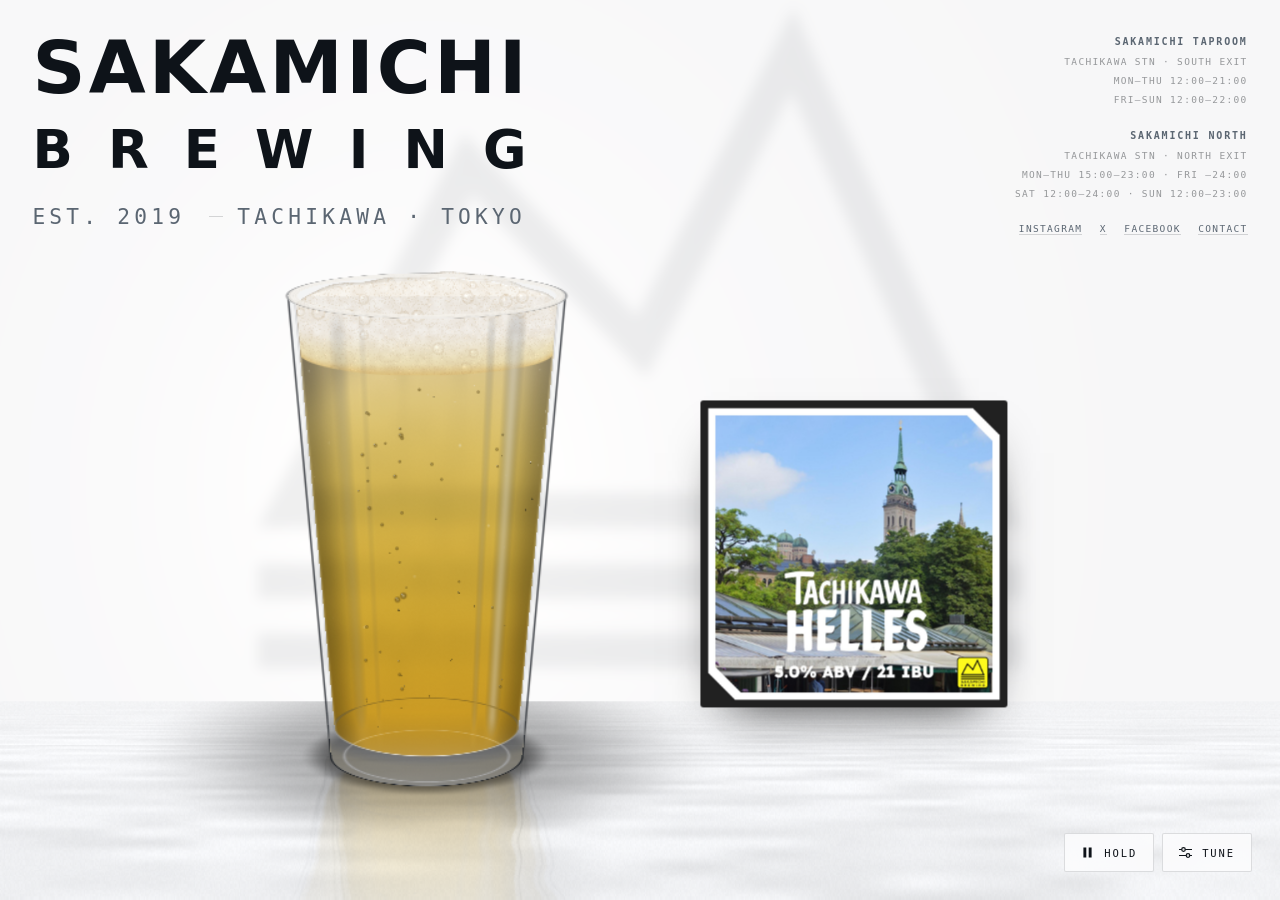
==== commit 3509d5e6: "Give a phone one button for everything that is not the pint There is no corner to hang a row of link" ====
--- a/webgl.html
+++ b/webgl.html
@@ -229,7 +229,8 @@
   .info .d + .d::before{content:none}
   .info b{display:block;font-size:inherit}
   .info span{display:block}
-  .info .social{flex:1 0 100%;max-width:none;margin-top:7px}
+  /* the accounts move into the menu on a phone rather than being listed twice */
+  .info .social{display:none}
   .info a{margin:0 .5em}
 }
 /* Turned on its side there is no bar top to spare — the glass has taken the
@@ -276,6 +277,64 @@
 body[data-panel="open"] .corner{display:none}
 /* nothing to hold when there is no card to hold it on */
 @media (max-width:900px){ #beerHold{display:none} }
+/* The one button a phone gets. Hidden above the width the corner buttons come
+   back at, where the taprooms are in their corner and there is room for links
+   beside them. Top right upright, where the wordmark leaves the corner free;
+   bottom right on its side, where the taprooms have taken that corner back. */
+.menu-toggle{
+  position:fixed;z-index:7;display:none;
+  top:max(clamp(14px,2.4vw,24px),env(safe-area-inset-top));
+  right:clamp(14px,2.4vw,24px);
+  padding:11px 12px;border-radius:2px;
+  border:1px solid var(--panel-line);background:var(--panel);color:var(--ink);
+  -webkit-backdrop-filter:blur(14px);backdrop-filter:blur(14px);
+  box-shadow:var(--shadow);cursor:pointer;
+}
+.menu-toggle svg{display:block}
+@media (max-width:900px){ .menu-toggle{display:block} }
+@media (max-width:900px) and (orientation:landscape){
+  .menu-toggle{top:auto;bottom:max(clamp(14px,2.4vw,24px),env(safe-area-inset-bottom))}
+}
+body[data-menu="open"] .menu-toggle{display:none}
+
+.menu{
+  position:fixed;z-index:8;left:0;right:0;bottom:0;
+  background:var(--panel);border-top:1px solid var(--panel-line);
+  border-radius:6px 6px 0 0;box-shadow:var(--shadow);
+  -webkit-backdrop-filter:blur(18px) saturate(1.2);backdrop-filter:blur(18px) saturate(1.2);
+  font-family:ui-monospace,SFMono-Regular,"SF Mono",Menlo,Consolas,monospace;
+  padding:6px clamp(14px,4vw,24px) calc(14px + env(safe-area-inset-bottom));
+  max-height:min(80vh,640px);overflow:auto;overscroll-behavior:contain;
+}
+.menu[hidden]{display:none}
+.menu-head{
+  display:flex;align-items:center;justify-content:space-between;gap:10px;
+  padding:10px 0 8px;
+  font-size:9.5px;letter-spacing:.2em;text-transform:uppercase;color:var(--ink-faint);
+}
+.menu-close{
+  font-family:inherit;font-size:16px;line-height:1;
+  background:none;border:0;color:var(--ink-soft);cursor:pointer;padding:6px 8px;
+}
+.menu-row{
+  display:block;padding:13px 0;text-decoration:none;color:var(--ink);
+  border-top:1px solid var(--hair-soft);
+}
+.menu-row b{
+  display:block;font-weight:600;font-size:10.5px;letter-spacing:.18em;
+  text-transform:uppercase;color:var(--ink-soft);
+}
+.menu-row span{
+  display:block;margin-top:5px;font-size:9.5px;letter-spacing:.12em;
+  text-transform:uppercase;color:var(--ink-faint);
+}
+.menu-social{
+  display:flex;flex-wrap:wrap;gap:10px 18px;margin:14px 0 0;
+  border-top:1px solid var(--hair-soft);padding-top:14px;
+  font-size:9.5px;letter-spacing:.14em;text-transform:uppercase;
+}
+.menu-social a{color:var(--ink-soft);text-decoration:none;border-bottom:1px solid var(--hair)}
+
 /* And no tuning at all on a phone. The panel is a workbench — thirty sliders
    wanting a pointer, a wide screen and time to play — not part of the poster,
    and on a small screen it is the poster that the page is for. With the tune
@@ -530,6 +589,43 @@
     <a href="https://www.sakamichibrewing.com/contact-form/" target="_blank" rel="noopener">Contact</a>
   </p>
 </aside>
+
+<!-- Everything the page has to say that is not the pint itself, folded away
+     behind one button on a phone: the two taprooms and how to find them, where
+     the beer is listed, what people made of it, and the usual accounts. There
+     is no corner to put a row of links in on a screen this narrow, and the
+     foot of the glass is already carrying the hours. -->
+<button class="menu-toggle" id="menuOpen" aria-expanded="false" aria-controls="menu"
+        aria-label="Taprooms, beer list and links">
+  <svg width="16" height="12" viewBox="0 0 16 12" fill="none" stroke="currentColor"
+       stroke-width="1.4" stroke-linecap="round" aria-hidden="true">
+    <path d="M1 1h14M1 6h14M1 11h14"/>
+  </svg>
+</button>
+<nav class="menu" id="menu" aria-label="Taprooms, beer list and links" hidden>
+  <div class="menu-head">
+    <span>Sakamichi Brewing</span>
+    <button class="menu-close" id="menuClose" aria-label="Close">&times;</button>
+  </div>
+  <a class="menu-row" href="https://www.google.com/maps/search/Sakamichi+Brewing+Tachikawa+Shibasakicho+2-6-5" target="_blank" rel="noopener">
+    <b>Sakamichi Taproom</b><span>Shibasakicho 2&ndash;6&ndash;5 &middot; south exit</span>
+  </a>
+  <a class="menu-row" href="https://www.google.com/maps/search/Sakamichi+North+Tachikawa+Akebonocho+2-13-7" target="_blank" rel="noopener">
+    <b>Sakamichi North</b><span>Akebonocho 2&ndash;13&ndash;7 &middot; north exit</span>
+  </a>
+  <a class="menu-row" href="https://sakamichibrewing.bestbeerjapan.com/" target="_blank" rel="noopener">
+    <b>What is on</b><span>The beer list, kept up to date</span>
+  </a>
+  <a class="menu-row" href="https://untappd.com/w/sakamichi-brewing/461142" target="_blank" rel="noopener">
+    <b>Reviews</b><span>Every beer, on Untappd</span>
+  </a>
+  <p class="menu-social">
+    <a href="https://www.instagram.com/sakamichibrewing/" target="_blank" rel="noopener">Instagram</a>
+    <a href="https://twitter.com/sakamichi_beer" target="_blank" rel="noopener">X</a>
+    <a href="https://www.facebook.com/SakamichiBrewing/" target="_blank" rel="noopener">Facebook</a>
+    <a href="https://www.sakamichibrewing.com/contact-form/" target="_blank" rel="noopener">Contact</a>
+  </p>
+</nav>
 
 <div class="corner">
 <button class="panel-toggle" id="beerHold" aria-pressed="false"
@@ -3151,6 +3247,27 @@
       if (cfg.hold || document.hidden || document.body.dataset.panel === "open") return;
       step(BEER_TURN);
     };
+    /* The phone's menu. Its own small thing rather than part of the tuning
+       panel: one is what the brewery has to say and the other is a workbench,
+       and only one of them belongs on a phone. */
+    {
+      const mBtn = document.getElementById("menuOpen");
+      const mNav = document.getElementById("menu");
+      const mCls = document.getElementById("menuClose");
+      const setMenu = open => {
+        document.body.dataset.menu = open ? "open" : "closed";
+        mNav.hidden = !open;
+        mBtn.setAttribute("aria-expanded", String(open));
+        if (open) mCls.focus(); else mBtn.focus();
+      };
+      mBtn.addEventListener("click", () => setMenu(true));
+      mCls.addEventListener("click", () => setMenu(false));
+      document.addEventListener("keydown", e => {
+        if (e.key === "Escape" && document.body.dataset.menu === "open") setMenu(false);
+      });
+      setMenu(false);
+    }
+
     /* Hold keeps the beer that is in the glass. It stops the card coming round
        on its own, the same way the tuning panel and a hidden tab do — and, the
        same way, a push still turns it. Holding is about the card not changing
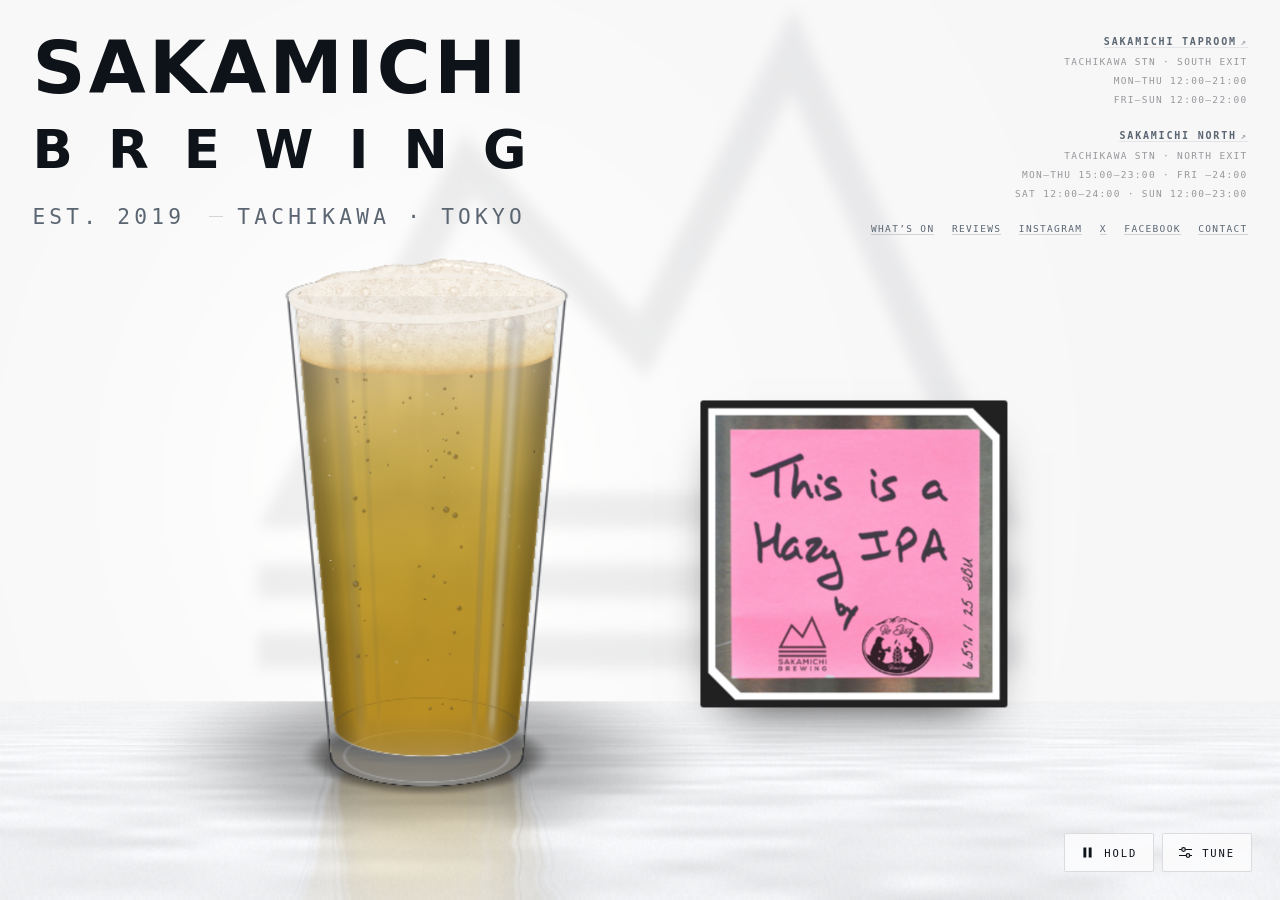
==== commit 30f429f1: "Put the links in the corner the taprooms are already in The wide layout gets the same four destinati" ====
--- a/webgl.html
+++ b/webgl.html
@@ -188,6 +188,15 @@
 .info .d{display:inline}
 .info .d + .d::before{content:" · "}
 .info a{color:var(--ink-soft);text-decoration:none;border-bottom:1px solid var(--hair);margin-left:1.1em}
+/* A taproom's name is the way to it, so it goes to itself on a map. Carried on
+   the name rather than added beside it as another line: the corner keeps the
+   shape it has and gains nothing but an underline and a mark. */
+.info b a.place{
+  color:inherit;border-bottom:1px solid var(--hair-soft);margin-left:0;
+  letter-spacing:inherit;
+}
+.info b a.place::after{content:"\2197";margin-left:.4em;opacity:.55;font-size:.9em}
+.info b a.place:hover{color:var(--ink);border-color:var(--ink)}
 .info a:first-child{margin-left:0}
 .info a:hover{color:var(--ink);border-color:var(--ink)}
 /* Small screens do not get less of the brewery. Above 900 the taprooms sit in
@@ -571,18 +580,20 @@
 
 <aside class="info" aria-label="Taprooms">
   <p>
-    <b>Sakamichi Taproom</b>
+    <b><a class="place" href="https://www.google.com/maps/search/Sakamichi+Brewing+Tachikawa+Shibasakicho+2-6-5" target="_blank" rel="noopener">Sakamichi Taproom</a></b>
     <span class="where">Tachikawa Stn &middot; South exit</span>
     <span><span class="d">Mon&ndash;Thu 12:00&ndash;21:00</span></span>
     <span><span class="d">Fri&ndash;Sun 12:00&ndash;22:00</span></span>
   </p>
   <p>
-    <b>Sakamichi North</b>
+    <b><a class="place" href="https://www.google.com/maps/search/Sakamichi+North+Tachikawa+Akebonocho+2-13-7" target="_blank" rel="noopener">Sakamichi North</a></b>
     <span class="where">Tachikawa Stn &middot; North exit</span>
     <span><span class="d">Mon&ndash;Thu 15:00&ndash;23:00</span><span class="d">Fri &ndash;24:00</span></span>
     <span><span class="d">Sat 12:00&ndash;24:00</span><span class="d">Sun 12:00&ndash;23:00</span></span>
   </p>
   <p class="social">
+    <a href="https://sakamichibrewing.bestbeerjapan.com/" target="_blank" rel="noopener">What&rsquo;s on</a>
+    <a href="https://untappd.com/w/sakamichi-brewing/461142" target="_blank" rel="noopener">Reviews</a>
     <a href="https://www.instagram.com/sakamichibrewing/" target="_blank" rel="noopener">Instagram</a>
     <a href="https://twitter.com/sakamichi_beer" target="_blank" rel="noopener">X</a>
     <a href="https://www.facebook.com/SakamichiBrewing/" target="_blank" rel="noopener">Facebook</a>
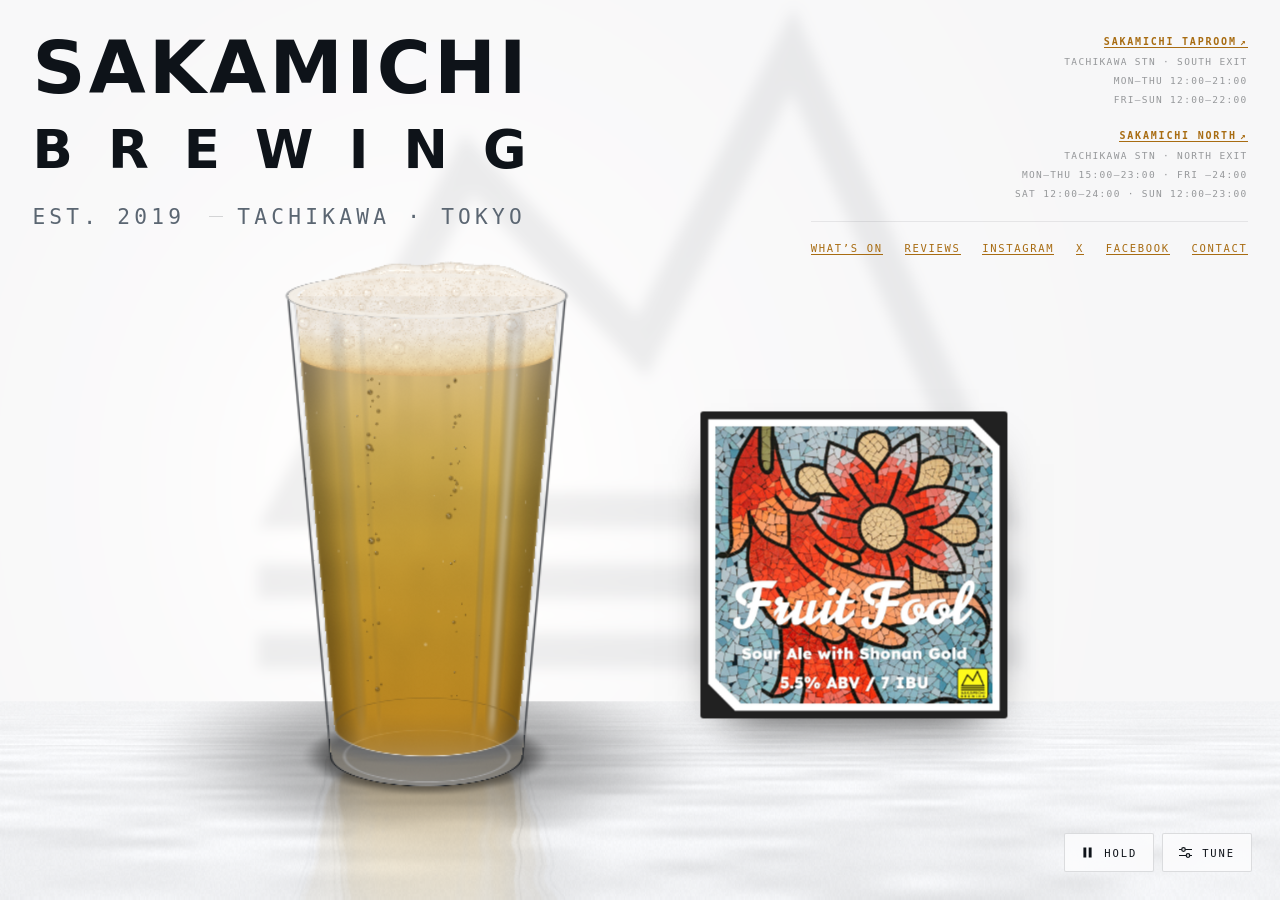
==== commit 5aa2b423: "Let the links in the corner look like links They were the house grey at nine and a half point with a" ====
--- a/webgl.html
+++ b/webgl.html
@@ -187,18 +187,33 @@
    words being written out twice. Run together here, where there is width. */
 .info .d{display:inline}
 .info .d + .d::before{content:" · "}
-.info a{color:var(--ink-soft);text-decoration:none;border-bottom:1px solid var(--hair);margin-left:1.1em}
-/* A taproom's name is the way to it, so it goes to itself on a map. Carried on
-   the name rather than added beside it as another line: the corner keeps the
-   shape it has and gains nothing but an underline and a mark. */
+/* Links are the one thing in this corner that does something, so they are the
+   one thing that does not whisper. Everything else here is the house grey at
+   nine and a half point; these are a gold that holds in both themes — the same
+   one the focus ring uses — a point larger, and underlined solidly rather than
+   with a hairline. Left in the house grey with a hairline under them they were
+   indistinguishable from the opening times above, which is not a house style,
+   it is a page hiding what it is for. */
+.info a{
+  color:var(--focus);text-decoration:none;margin-left:1.4em;
+  border-bottom:1px solid currentColor;
+  font-size:10.5px;letter-spacing:.16em;
+}
+/* A taproom's name is the way to it, so the name goes to itself on a map, in
+   the same gold as the rest of them and with the mark at full strength. */
 .info b a.place{
-  color:inherit;border-bottom:1px solid var(--hair-soft);margin-left:0;
-  letter-spacing:inherit;
-}
-.info b a.place::after{content:"\2197";margin-left:.4em;opacity:.55;font-size:.9em}
-.info b a.place:hover{color:var(--ink);border-color:var(--ink)}
+  color:var(--focus);border-bottom:1px solid currentColor;margin-left:0;
+  letter-spacing:inherit;font-size:inherit;
+}
+.info b a.place::after{content:"\2197";margin-left:.35em;font-size:.95em}
 .info a:first-child{margin-left:0}
 .info a:hover{color:var(--ink);border-color:var(--ink)}
+/* and the row of them stands off from the hours above it rather than running
+   on from them */
+.info .social{
+  margin-top:clamp(12px,2vmin,20px);padding-top:clamp(11px,1.8vmin,16px);
+  border-top:1px solid var(--hair-soft);
+}
 /* Small screens do not get less of the brewery. Above 900 the taprooms sit in
    the top right corner, which the wordmark leaves free. Below that there is no
    such corner — the wordmark has the width to itself — so they move into what
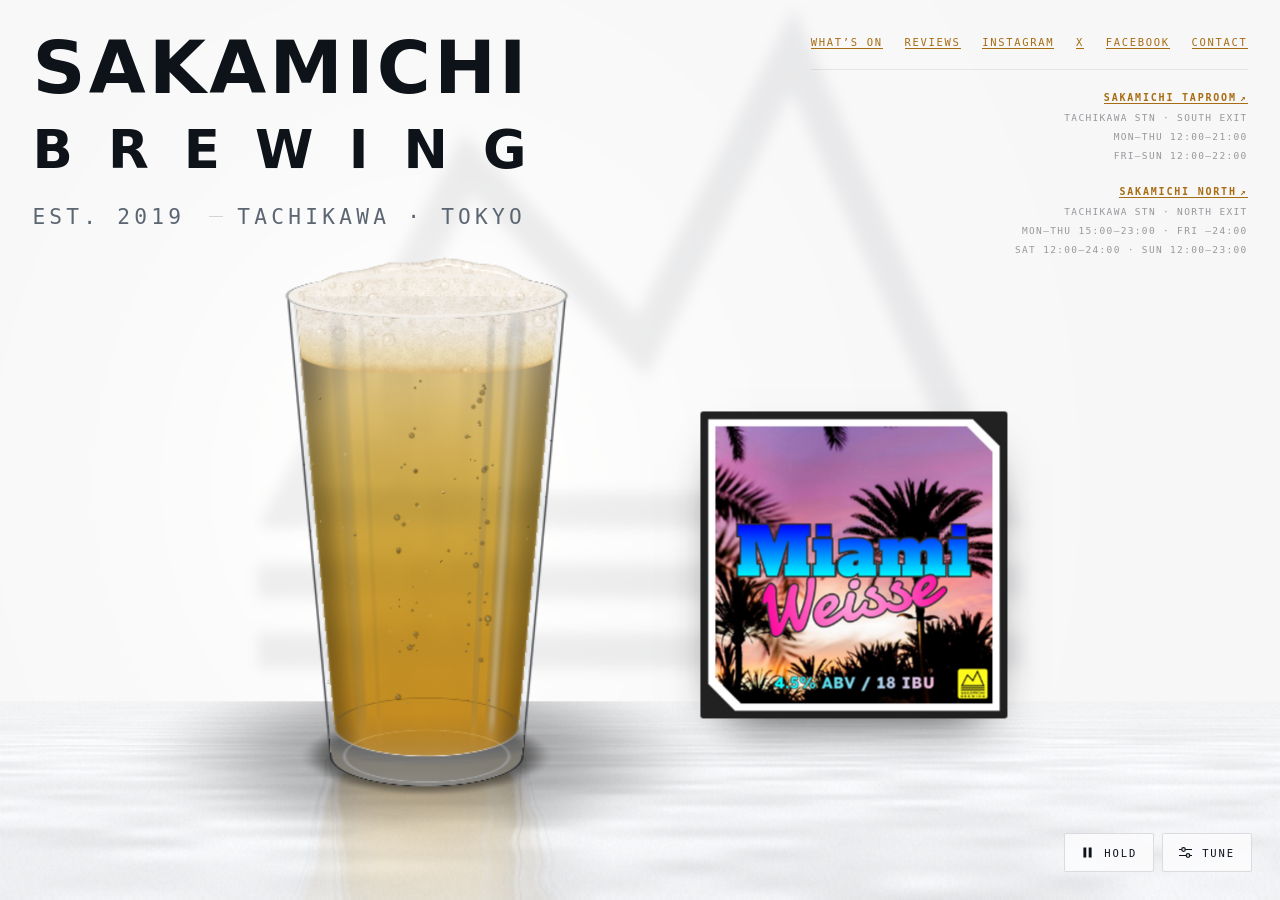
==== commit 98155382: "Lead the corner with the links, not with the opening times They go above the taprooms rather than be" ====
--- a/webgl.html
+++ b/webgl.html
@@ -208,11 +208,13 @@
 .info b a.place::after{content:"\2197";margin-left:.35em;font-size:.95em}
 .info a:first-child{margin-left:0}
 .info a:hover{color:var(--ink);border-color:var(--ink)}
-/* and the row of them stands off from the hours above it rather than running
-   on from them */
+/* and the row of them leads the corner rather than trailing it: they are what
+   somebody comes to this corner to use, and the addresses and the opening
+   times are what they read once they are here. The rule sits under them now,
+   holding them off what follows rather than off what went before. */
 .info .social{
-  margin-top:clamp(12px,2vmin,20px);padding-top:clamp(11px,1.8vmin,16px);
-  border-top:1px solid var(--hair-soft);
+  margin:0 0 clamp(12px,2vmin,20px);padding-bottom:clamp(11px,1.8vmin,16px);
+  border-bottom:1px solid var(--hair-soft);
 }
 /* Small screens do not get less of the brewery. Above 900 the taprooms sit in
    the top right corner, which the wordmark leaves free. Below that there is no
@@ -594,6 +596,14 @@
 </div>
 
 <aside class="info" aria-label="Taprooms">
+  <p class="social">
+    <a href="https://sakamichibrewing.bestbeerjapan.com/" target="_blank" rel="noopener">What&rsquo;s on</a>
+    <a href="https://untappd.com/w/sakamichi-brewing/461142" target="_blank" rel="noopener">Reviews</a>
+    <a href="https://www.instagram.com/sakamichibrewing/" target="_blank" rel="noopener">Instagram</a>
+    <a href="https://twitter.com/sakamichi_beer" target="_blank" rel="noopener">X</a>
+    <a href="https://www.facebook.com/SakamichiBrewing/" target="_blank" rel="noopener">Facebook</a>
+    <a href="https://www.sakamichibrewing.com/contact-form/" target="_blank" rel="noopener">Contact</a>
+  </p>
   <p>
     <b><a class="place" href="https://www.google.com/maps/search/Sakamichi+Brewing+Tachikawa+Shibasakicho+2-6-5" target="_blank" rel="noopener">Sakamichi Taproom</a></b>
     <span class="where">Tachikawa Stn &middot; South exit</span>
@@ -605,14 +615,6 @@
     <span class="where">Tachikawa Stn &middot; North exit</span>
     <span><span class="d">Mon&ndash;Thu 15:00&ndash;23:00</span><span class="d">Fri &ndash;24:00</span></span>
     <span><span class="d">Sat 12:00&ndash;24:00</span><span class="d">Sun 12:00&ndash;23:00</span></span>
-  </p>
-  <p class="social">
-    <a href="https://sakamichibrewing.bestbeerjapan.com/" target="_blank" rel="noopener">What&rsquo;s on</a>
-    <a href="https://untappd.com/w/sakamichi-brewing/461142" target="_blank" rel="noopener">Reviews</a>
-    <a href="https://www.instagram.com/sakamichibrewing/" target="_blank" rel="noopener">Instagram</a>
-    <a href="https://twitter.com/sakamichi_beer" target="_blank" rel="noopener">X</a>
-    <a href="https://www.facebook.com/SakamichiBrewing/" target="_blank" rel="noopener">Facebook</a>
-    <a href="https://www.sakamichibrewing.com/contact-form/" target="_blank" rel="noopener">Contact</a>
   </p>
 </aside>
 
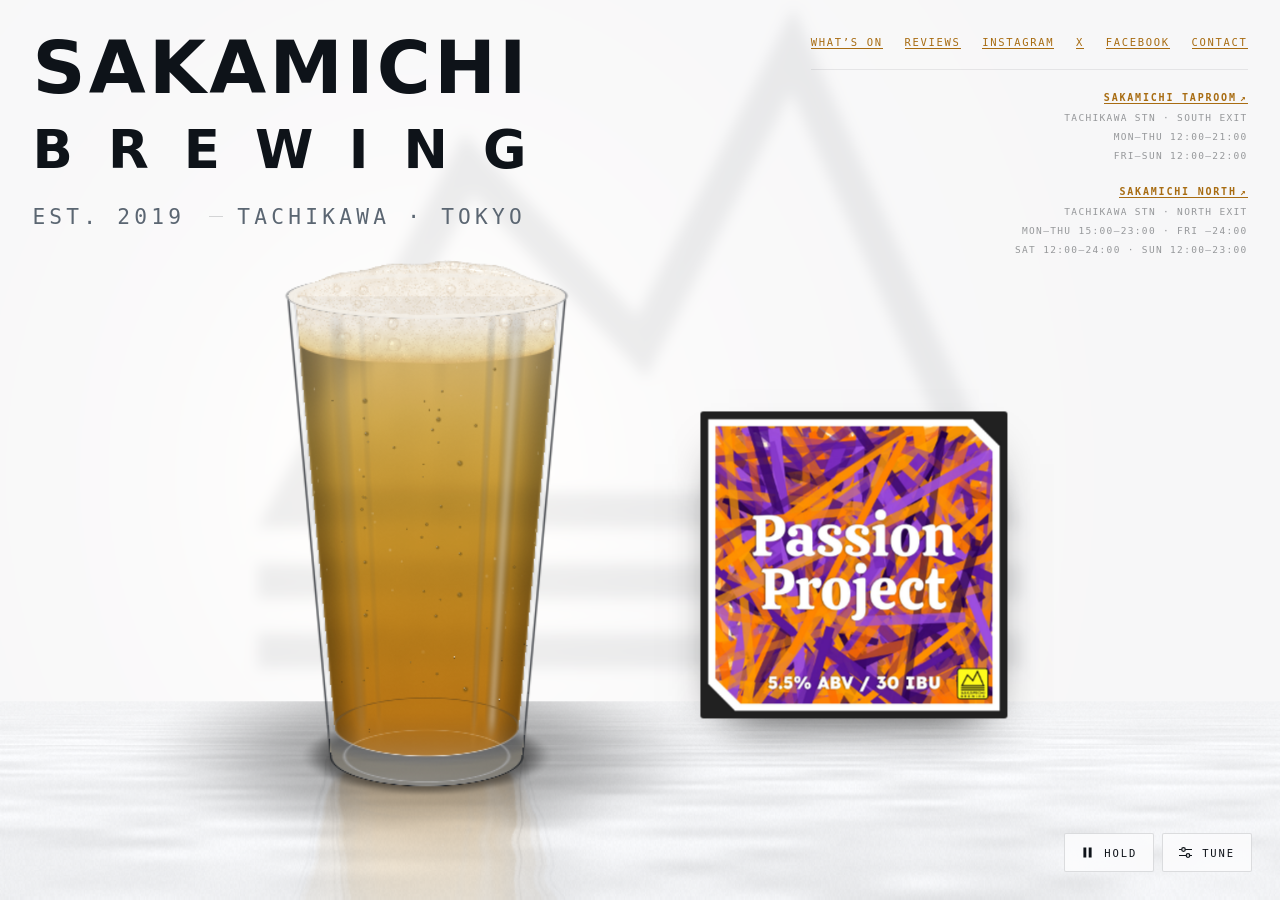
==== commit f7e50eb8: "Stop rebuilding the logo tints on every frame of a pour The palette is rebuilt every frame while a b" ====
--- a/webgl.html
+++ b/webgl.html
@@ -2546,7 +2546,7 @@
 
 let pal = {};
 function buildPalette(){
-  applyRoom();
+  const room = applyRoom();
   const dark = isDark();
   const r = cfg.richness / 100;
   const clarity = cfg.clarity / 100;
@@ -2592,8 +2592,8 @@
 
   pal = {
     dark,
-    ground: hexToRgb(getComputedStyle(document.documentElement).getPropertyValue("--ground") || (dark ? "#08090b" : "#f6f7f8")),
-    groundDeep: hexToRgb(getComputedStyle(document.documentElement).getPropertyValue("--ground-deep") || (dark ? "#040506" : "#e7eaec")),
+    ground: hexToRgb(room.ground),
+    groundDeep: hexToRgb(room.deep),
     lightTint,
     /* what it throws on the room: its own light, unless told otherwise */
     aura: (() => { const a = hexHsl(cfg.auraHex);
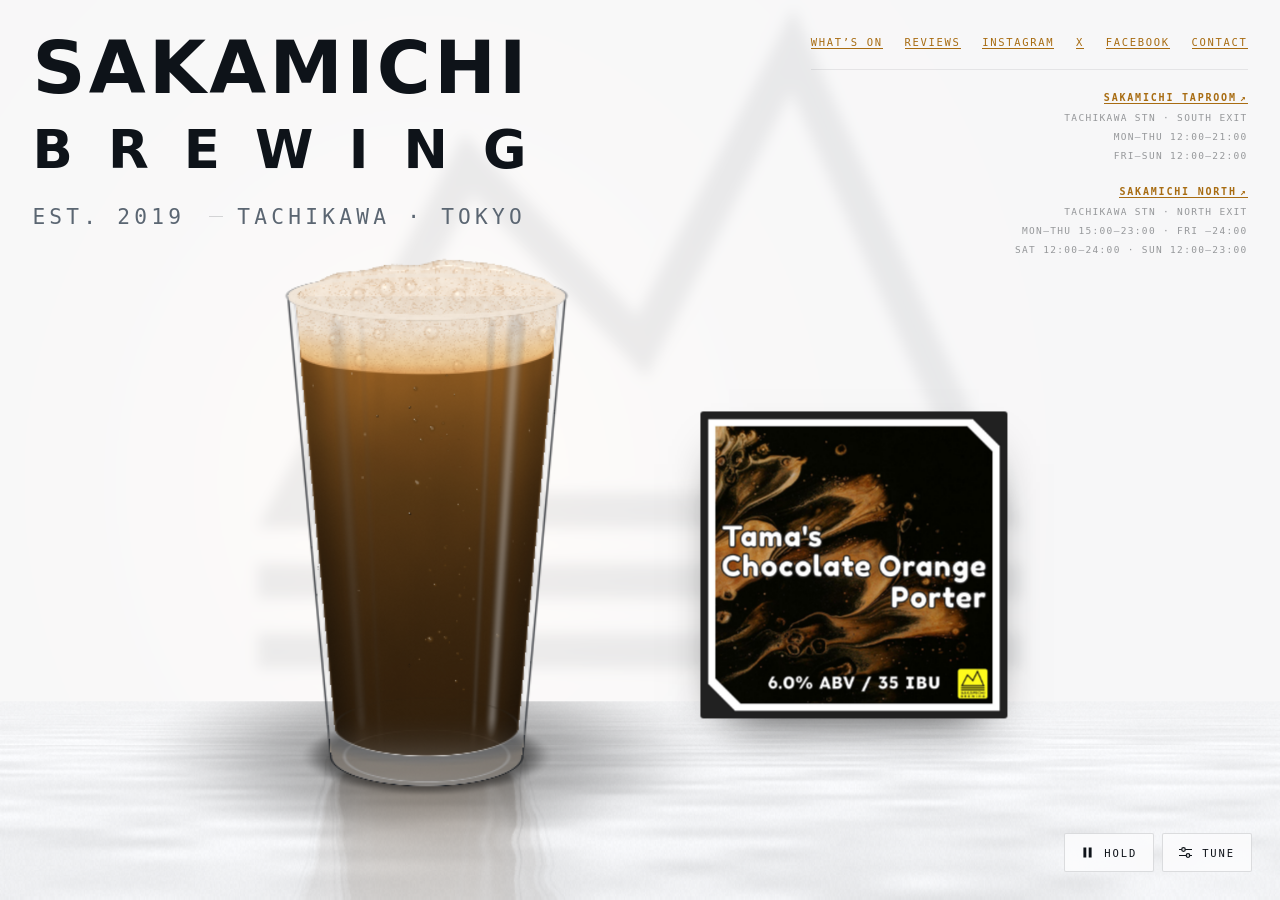
==== commit a4aca98c: "Keep the frosted logo, bound the glow, and scissor the shader to the glass The canvas blurs the mark" ====
--- a/webgl.html
+++ b/webgl.html
@@ -1519,6 +1519,11 @@
   float fxn  = clamp((px.x - GCX) / ihb, -1.0, 1.0);
   float pan  = GINBOT + uRyKs.y * ihb * sqrt(max(0.0, 1.0 - fxn * fxn));
   if (dWall < -2.0 || px.y > pan) discard;
+  /* and nothing below the near arc of the beer it floats on — see the cut on
+     that arc further down, which takes all of it. Asked here, before the taps
+     rather than after them, the whole body of the pour is spared them. */
+  float front = headSurfaceAt(px.x) + ellipseDy(px.x);
+  if (px.y >= front + 1.2) discard;
 
   /* A head is a body of foam, not a heap of blobs. The canvas fills its own
      outline and lets the texture play inside it; here the blobs alone said
@@ -1621,7 +1626,6 @@
      what that drew was an underside flatter than the surface beneath it: a
      head lying in the beer rather than on it. Cut on the arc, the head's
      underside is the ellipse exactly. */
-  float front = headSurfaceAt(px.x) + ellipseDy(px.x);
   mask *= 1.0 - smoothstep(front - 0.8, front + 1.2, px.y);
   if (mask <= 0.001) discard;
 
@@ -2742,6 +2746,7 @@
 }
 
 /* One weep, drawn in two halves — see uWeepPart. */
+const weepA = new Float32Array(24), weepB = new Float32Array(24), weepC = new Float32Array(24);
 function drawWeep(part){
   if (!(drips.length || (collar > 0.012 && creep > 0.004))) return;
   if (part < 0.5 && !drips.some(d => Math.cos(d.th) < 0)) return;
@@ -2766,7 +2771,7 @@
   const n = Math.min(6, drips.length);
   gl.uniform1i(progWeep.u.uRibN, n);
   if (n){
-    const A = new Float32Array(24), B = new Float32Array(24), C = new Float32Array(24);
+    const A = weepA, B = weepB, C = weepC;
     for (let i = 0; i < n; i++){
       const d = drips[i], o = i * 4;
       A[o] = d.th; A[o+1] = d.top; A[o+2] = d.h; A[o+3] = d.w;
@@ -2782,8 +2787,29 @@
      premultiplied colour, so the blend must not multiply by alpha again */
   gl.enable(gl.BLEND);
   gl.blendFunc(gl.ONE, gl.ONE_MINUS_SRC_ALPHA);
+  /* the shader's own bounds: the rim down to a puddle's reach, and no wider
+     than the glass and the same reach again */
+  const reach = Math.max(G.topHalf, G.botHalf) + 60;
+  scissorPx(G.cx - reach - 1, G.top - 3, G.cx + reach + 1, G.bottom + ryAt(G.bottom) * G.botHalf + 61);
   gl.drawArrays(gl.TRIANGLES, 0, 3);
-}
+  gl.disable(gl.SCISSOR_TEST);
+}
+
+/* Hold a full-screen pass to the rectangle it can draw in, given in page
+   pixels. The passes below that only ever draw in and around the glass throw
+   away everything else themselves, but only after each pixel has been run far
+   enough to find that out — and the glass is a fifth of the screen. Each box
+   is the one its shader already rejects outside of, so nothing is drawn
+   differently; it is only no longer asked about the rest. */
+function scissorPx(x0, y0, x1, y1){
+  const fx0 = clamp(Math.floor(x0 * dpr), 0, sceneW), fx1 = clamp(Math.ceil(x1 * dpr), 0, sceneW);
+  const fy0 = clamp(Math.floor((H - y1) * dpr), 0, sceneH), fy1 = clamp(Math.ceil((H - y0) * dpr), 0, sceneH);
+  gl.enable(gl.SCISSOR_TEST);
+  gl.scissor(fx0, fy0, fx1 - fx0, fy1 - fy0);
+}
+/* The floor of the glass's interior, which is as low as the beer and the head
+   can reach: the near half of its ellipse dips below the interior bottom */
+const floorLow = () => G.inBottom + ryAt(G.bottom) * innerHalfAt(G.inBottom);
 
 function render(){
   if (!hArr || !gl) return;
@@ -2831,7 +2857,11 @@
      write it always was. */
   gl.enable(gl.BLEND);
   gl.blendFunc(gl.ONE, gl.ONE_MINUS_SRC_ALPHA);
+  /* the shader leaves nothing outside the walls, above the top of the glass or
+     below its floor */
+  scissorPx(G.cx - G.topHalf - 2, G.top - 2, G.cx + G.topHalf + 2, floorLow() + 4);
   gl.drawArrays(gl.TRIANGLES, 0, 3);
+  gl.disable(gl.SCISSOR_TEST);
 
   /* Bubbles and anything in the air */
   drawSprites();
@@ -2861,7 +2891,11 @@
     gl.uniform3fv(progFoam.u.uBeerTint, pal.beerTint);
     gl.enable(gl.BLEND);
     gl.blendFuncSeparate(gl.SRC_ALPHA, gl.ONE_MINUS_SRC_ALPHA, gl.ONE, gl.ONE_MINUS_SRC_ALPHA);
+    /* two pixels past the wall at most, and nothing below the floor; above,
+       the head may crown as high as it likes */
+    scissorPx(G.cx - G.topHalf - 3, 0, G.cx + G.topHalf + 3, floorLow() + 2);
     gl.drawArrays(gl.TRIANGLES, 0, 3);
+    gl.disable(gl.SCISSOR_TEST);
   }
 
   /* The glass, in front */
@@ -2884,7 +2918,12 @@
   gl.uniform1f(progGlass.u.uLine, glassLine());
   gl.enable(gl.BLEND);
   gl.blendFuncSeparate(gl.SRC_ALPHA, gl.ONE_MINUS_SRC_ALPHA, gl.ONE, gl.ONE_MINUS_SRC_ALPHA);
+  /* between the rim and the front of the base, and no wider than the glass
+     with room for its lines */
+  scissorPx(G.cx - G.topHalf - 12, G.top - 2, G.cx + G.topHalf + 12,
+            G.bottom + ryAt(G.bottom) * G.botHalf + 2);
   gl.drawArrays(gl.TRIANGLES, 0, 3);
+  gl.disable(gl.SCISSOR_TEST);
 
   /* The weep, in front of the glass and still inside the scene — so it is over
      the lines the way the canvas paints it, and the bar has it to reflect.
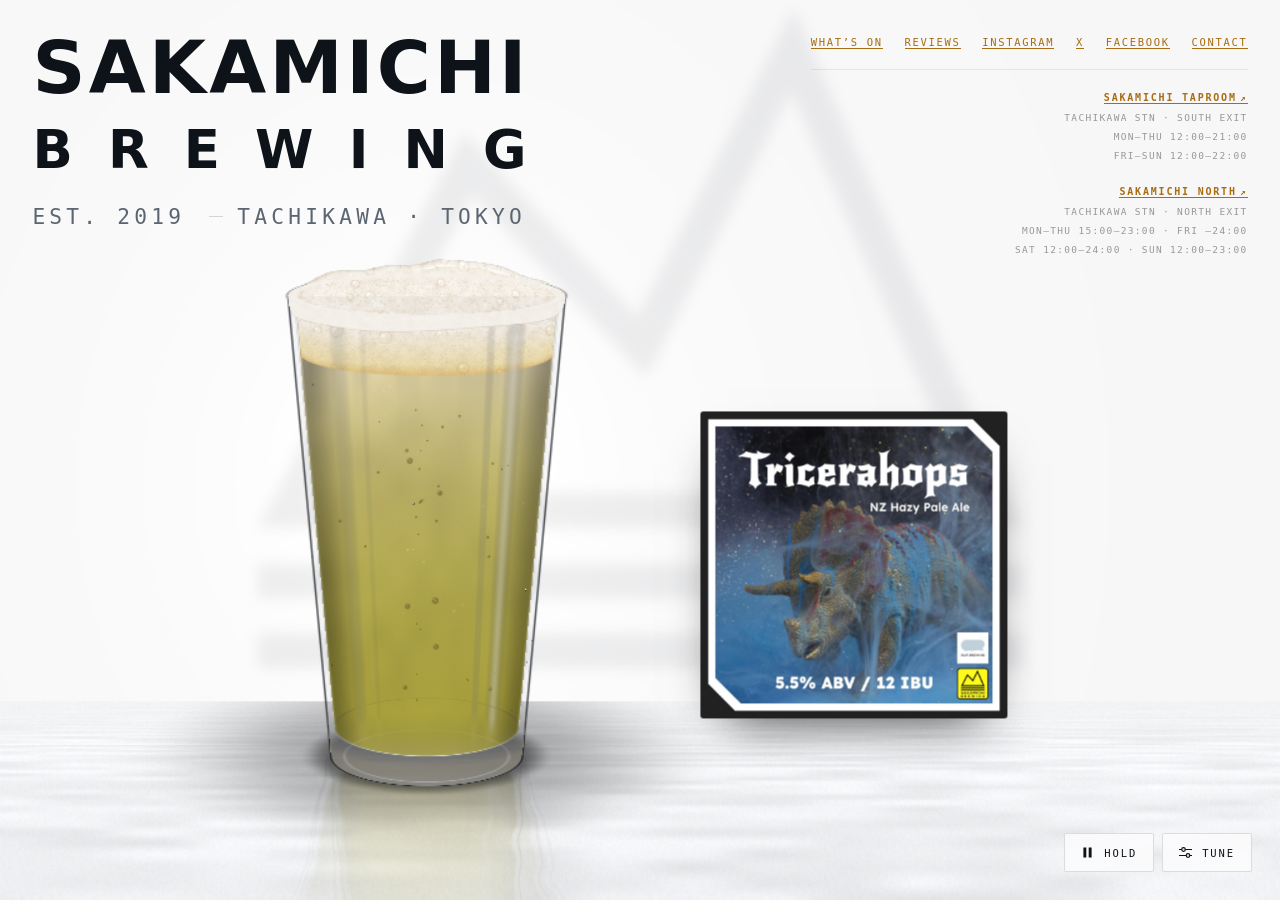
==== commit 0299c9ca: "Keep the still room, and share what both pages carry around the glass The shader paints the part of " ====
--- a/webgl.html
+++ b/webgl.html
@@ -6,97 +6,10 @@
 <title>Sakamichi Brewing Shader</title>
 <meta name="description" content="The Sakamichi pint rendered with WebGL2: Beer-Lambert absorption, caustics and metaball foam.">
 <link rel="icon" href="data:image/svg+xml,<svg xmlns='http://www.w3.org/2000/svg' viewBox='0 0 1890 1633'><rect width='1890' height='1633' rx='300' fill='%23f2e800'/><g transform='translate(189,163) scale(0.8)'><g transform='matrix(1.3333333,0,0,-1.3333333,-19.650821,2202.5766)' fill='%230a0707'><path d='M 123.29788,752.91372 412.78651,1306.2766 734.86356,966.86574 1003.6133,1496.6917 1330.9311,752.91372 H 740.4762 Z M 1431.8953,688.54037 1007.931,1651.9325 717.91485,1080.1818 396.70559,1418.6768 14.738226,688.54037 H 740.4762 Z'/><path d='M 14.738116,556.9782 H 1431.8942 v 64.37335 H 14.738116 Z'/><path d='M 14.738116,427.61037 H 1431.8942 v 64.37335 H 14.738116 Z'/></g></g></svg>">
+<link rel="stylesheet" href="page.css">
 <style>
-/* ------------------------------------------------------------------ *
- * Tokens. Light is the base; dark is redefined twice so that the
- * un-stamped (system) state and the explicit toggle both resolve.
- * ------------------------------------------------------------------ */
-:root{
-  --ground:#f6f7f8;
-  --ground-deep:#e7eaec;
-  --ink:#0e1319;
-  --ink-soft:#5b6672;
-  --ink-faint:rgba(14,19,25,.42);
-  --hair:rgba(14,19,25,.16);
-  --hair-soft:rgba(14,19,25,.08);
-  --panel:rgba(252,252,253,.86);
-  --panel-line:rgba(14,19,25,.13);
-  --track:rgba(14,19,25,.18);
-  --thumb:#0e1319;
-  --thumb-ring:#f6f7f8;
-  --btn-fg:#f6f7f8;
-  --btn-bg:#0e1319;
-  --focus:#a86c12;
-  --brand:#f2e800;
-  --masthead:#0e1319;
-  --shadow:0 18px 40px -24px rgba(14,19,25,.45);
-  color-scheme:light;
-}
-@media (prefers-color-scheme:dark){
-  :root:not([data-theme="light"]){
-    --ground:#08090b;
-    --ground-deep:#040506;
-    --ink:#eef1f3;
-    --ink-soft:#98a3ad;
-    --ink-faint:rgba(238,241,243,.42);
-    --hair:rgba(238,241,243,.20);
-    --hair-soft:rgba(238,241,243,.10);
-    --panel:rgba(20,23,27,.82);
-    --panel-line:rgba(238,241,243,.14);
-    --track:rgba(238,241,243,.22);
-    --thumb:#eef1f3;
-    --thumb-ring:#08090b;
-    --btn-fg:#08090b;
-    --btn-bg:#eef1f3;
-    --focus:#efb757;
-    --brand:#f2e800;
-    --masthead:#f2e800;
-    --shadow:0 18px 44px -22px rgba(0,0,0,.8);
-    color-scheme:dark;
-  }
-}
-:root[data-theme="dark"]{
-  --ground:#08090b;
-  --ground-deep:#040506;
-  --ink:#eef1f3;
-  --ink-soft:#98a3ad;
-  --ink-faint:rgba(238,241,243,.42);
-  --hair:rgba(238,241,243,.20);
-  --hair-soft:rgba(238,241,243,.10);
-  --panel:rgba(20,23,27,.82);
-  --panel-line:rgba(238,241,243,.14);
-  --track:rgba(238,241,243,.22);
-  --thumb:#eef1f3;
-  --thumb-ring:#08090b;
-  --btn-fg:#08090b;
-  --btn-bg:#eef1f3;
-  --focus:#efb757;
-  --brand:#f2e800;
-  --masthead:#f2e800;
-  --shadow:0 18px 44px -22px rgba(0,0,0,.8);
-  color-scheme:dark;
-}
-
-*,*::before,*::after{box-sizing:border-box}
-html,body{height:100%}
-body{
-  margin:0;
-  background:var(--ground);
-  color:var(--ink);
-  font-family:ui-sans-serif,system-ui,-apple-system,"Segoe UI",Roboto,Helvetica,Arial,sans-serif;
-  -webkit-font-smoothing:antialiased;
-  overflow:hidden;
-  overscroll-behavior:none;
-}
-:focus-visible{outline:2px solid var(--focus);outline-offset:3px;border-radius:2px}
-
-/* ------------------------------------------------------------------ *
- * Stage — a single WebGL2 surface
- * ------------------------------------------------------------------ */
-.stage{position:fixed;inset:0;touch-action:none;cursor:crosshair}
-.stage canvas{position:absolute;inset:0;width:100%;height:100%;display:block}
-
-/* Shown only when WebGL2 is unavailable */
+/* Shown only when WebGL2 is unavailable, and then in place of everything the
+   pour would have been drawn on or tuned with */
 .nogl{
   position:fixed;inset:0;z-index:9;display:none;place-items:center;
   background:var(--ground);color:var(--ink);padding:32px;text-align:center;
@@ -104,58 +17,12 @@
 body[data-gl="off"] .nogl{display:grid}
 body[data-gl="off"] .stage,
 body[data-gl="off"] .panel,
-body[data-gl="off"] .panel-toggle,
+body[data-gl="off"] .panel-toggle{display:none}
 .nogl div{max-width:34ch}
 .nogl p{
   font-family:ui-monospace,SFMono-Regular,"SF Mono",Menlo,Consolas,monospace;
   font-size:11px;line-height:1.8;letter-spacing:.1em;text-transform:uppercase;color:var(--ink-soft);
 }
-
-/* ------------------------------------------------------------------ *
- * Masthead, top left; copy, bottom left. The glass holds the middle.
- * ------------------------------------------------------------------ */
-.masthead{
-  position:fixed;
-  top:0;left:0;
-  padding:clamp(20px,3.6vmin,48px);
-  padding-top:max(clamp(20px,3.6vmin,48px),env(safe-area-inset-top));
-  max-width:min(30rem,60vw);
-  pointer-events:none;
-  z-index:3;
-}
-.masthead > *{pointer-events:auto}
-.eyebrow{
-  font-family:ui-monospace,SFMono-Regular,"SF Mono",Menlo,Consolas,monospace;
-  font-size:clamp(9.5px,1.5vw,11px);
-  letter-spacing:.2em;
-  text-transform:uppercase;
-  color:var(--ink-soft);
-  /* One line, never two: its size is fitted to the wordmark above it, so it is
-     made to fit rather than left to find its own way. Allowed to wrap it would
-     wrap under the growing, and a wrapped line measures as its first half —
-     which the fit then reads as far too narrow and grows again. */
-  display:flex;flex-wrap:nowrap;gap:1.1em;
-  /* under the wordmark now, so the gap it keeps is above it */
-  margin:clamp(14px,2.4vw,22px) 0 0;
-}
-/* and neither half breaks inside itself. Left to shrink, the two halves wrapped
-   their own text as the size grew, so the line measured narrower the bigger it
-   got and the fit chased it upward until it ran out of room. */
-.eyebrow span{display:inline-flex;gap:.7em;align-items:center;flex:0 0 auto;white-space:nowrap}
-.eyebrow span::before{content:"";width:14px;height:1px;background:var(--hair)}
-.eyebrow span:first-child::before{display:none}
-h1{
-  font-family:"Futura PT",Futura,"Century Gothic","Avenir Next",Montserrat,"URW Gothic",ui-sans-serif,system-ui,sans-serif;
-  font-size:clamp(2rem,min(7vw,10vh),4.6rem);
-  line-height:.98;letter-spacing:.045em;font-weight:600;
-  text-transform:uppercase;text-wrap:balance;margin:0;
-  color:var(--masthead);
-}
-h1 .thin{
-  display:block;font-weight:600;font-size:.72em;letter-spacing:.68em;
-  line-height:1.2;margin-top:.26em;color:inherit;
-}
-
 .btn{
   font-family:ui-monospace,SFMono-Regular,"SF Mono",Menlo,Consolas,monospace;
   font-size:11px;letter-spacing:.16em;text-transform:uppercase;
@@ -167,404 +34,7 @@
 .btn:hover{transform:translateY(-1px)}
 .btn.ghost{background:transparent;color:var(--ink);border-color:var(--hair)}
 .btn.ghost:hover{border-color:var(--ink)}
-
-/* ------------------------------------------------------------------ *
- * Taprooms and social links, top right
- * ------------------------------------------------------------------ */
-.info{
-  position:fixed;top:0;right:0;z-index:3;text-align:right;
-  padding:clamp(20px,3.6vmin,48px);
-  padding-top:max(clamp(20px,3.6vmin,48px),env(safe-area-inset-top));
-  font-family:ui-monospace,SFMono-Regular,"SF Mono",Menlo,Consolas,monospace;
-  font-size:9.5px;letter-spacing:.14em;line-height:2;
-  text-transform:uppercase;color:var(--ink-faint);
-}
-.info p{margin:0 0 clamp(10px,1.8vmin,18px)}
-.info b{display:block;font-weight:600;letter-spacing:.18em;font-size:10px;color:var(--ink-soft)}
-.info span{display:block}
-/* Each opening is its own element rather than a line of text with a middot
-   typed into it, so a pair can be shown as one line or as two without the
-   words being written out twice. Run together here, where there is width. */
-.info .d{display:inline}
-.info .d + .d::before{content:" · "}
-/* Links are the one thing in this corner that does something, so they are the
-   one thing that does not whisper. Everything else here is the house grey at
-   nine and a half point; these are a gold that holds in both themes — the same
-   one the focus ring uses — a point larger, and underlined solidly rather than
-   with a hairline. Left in the house grey with a hairline under them they were
-   indistinguishable from the opening times above, which is not a house style,
-   it is a page hiding what it is for. */
-.info a{
-  color:var(--focus);text-decoration:none;margin-left:1.4em;
-  border-bottom:1px solid currentColor;
-  font-size:10.5px;letter-spacing:.16em;
-}
-/* A taproom's name is the way to it, so the name goes to itself on a map, in
-   the same gold as the rest of them and with the mark at full strength. */
-.info b a.place{
-  color:var(--focus);border-bottom:1px solid currentColor;margin-left:0;
-  letter-spacing:inherit;font-size:inherit;
-}
-.info b a.place::after{content:"\2197";margin-left:.35em;font-size:.95em}
-.info a:first-child{margin-left:0}
-.info a:hover{color:var(--ink);border-color:var(--ink)}
-/* and the row of them leads the corner rather than trailing it: they are what
-   somebody comes to this corner to use, and the addresses and the opening
-   times are what they read once they are here. The rule sits under them now,
-   holding them off what follows rather than off what went before. */
-.info .social{
-  margin:0 0 clamp(12px,2vmin,20px);padding-bottom:clamp(11px,1.8vmin,16px);
-  border-bottom:1px solid var(--hair-soft);
-}
-/* Small screens do not get less of the brewery. Above 900 the taprooms sit in
-   the top right corner, which the wordmark leaves free. Below that there is no
-   such corner — the wordmark has the width to itself — so they move into what
-   the glass leaves empty instead: the bar top beneath it on an upright screen,
-   and the right-hand side on one turned on its side, where the glass is short
-   and the width is going spare. They used to be deleted outright, which left a
-   brewery's page with no address on it on the screens most people read it on.
-
-   Folded up as they move: the taproom's name and its lines run together with
-   middots rather than each taking a line of its own, so two taprooms and the
-   links come to four or five lines instead of eleven. */
-@media (max-width:900px){
-  .info{
-    top:auto;left:0;right:0;
-    bottom:calc(clamp(16px,2.4vw,28px) + env(safe-area-inset-bottom));
-    display:flex;flex-wrap:wrap;justify-content:center;align-items:flex-start;
-    gap:4px clamp(12px,5vw,44px);
-    text-align:center;
-    padding:0 clamp(10px,3vw,28px);
-    font-size:clamp(8px,2.4vw,9.5px);line-height:1.85;
-  }
-  /* The two taprooms stand side by side rather than one above the other. They
-     are a pair of addresses and they read as a pair, and across the foot of a
-     phone the width is the room there is — stacked they ran down into the
-     glass and left the two halves of the screen unbalanced. Each keeps its own
-     lines within its column, the way it does in the corner on a wide screen. */
-  /* an equal share of what is left after the gap — at 50% each they and the
-     gap came to more than the width and wrapped back into a stack */
-  .info p{margin:0;flex:1 1 0;min-width:0}
-  /* Which station and which exit is something to know on the way, not
-     something to read on a phone while standing outside: what a small screen
-     wants is the taproom's name and when it is open. So the address goes, and
-     the openings come apart onto a row each, which is how a list of times
-     reads when the column is narrow. */
-  .info .where{display:none}
-  .info .d{display:block}
-  .info .d + .d::before{content:none}
-  .info b{display:block;font-size:inherit}
-  .info span{display:block}
-  /* the accounts move into the menu on a phone rather than being listed twice */
-  .info .social{display:none}
-  .info a{margin:0 .5em}
-}
-/* Turned on its side there is no bar top to spare — the glass has taken the
-   height — but there is width, so they go back to the corner they came from. */
-@media (max-width:900px) and (orientation:landscape){
-  .info{
-    display:block;                     /* a column again, not a pair */
-    top:0;bottom:auto;left:auto;right:0;
-    width:min(44vw,320px);text-align:right;
-    padding:clamp(12px,2.6vw,24px);
-    padding-top:max(clamp(12px,2.6vw,24px),env(safe-area-inset-top));
-  }
-  .info p{flex:none;min-width:0;margin:0 0 clamp(8px,1.6vh,16px)}
-  .info .social{margin-top:0}
-}
-
-/* A finger is not a mouse: the corner buttons and the panel's chips are given
-   the room to be hit rather than aimed at. */
-@media (pointer:coarse){
-  .panel-toggle{padding:15px 18px}
-  .chip{padding:11px 14px}
-}
-
-/* Very little height — a small phone lying on its side. The wordmark gives
-   some of itself back, or there is nowhere left for the glass to stand: at
-   568 by 320 it came down past the rim by fourteen pixels. */
-@media (max-height:430px){
-  .masthead{padding:clamp(10px,2.4vmin,20px)}
-  h1{font-size:clamp(1.3rem,min(6vw,8.5vh),2.6rem)}
-  .eyebrow{margin-top:clamp(8px,1.6vw,14px);font-size:9px}
-}
-
-/* ------------------------------------------------------------------ *
- * Control panel
- * ------------------------------------------------------------------ */
-/* The two corner buttons sit in one row rather than each pinning itself to
-   the corner, so the left one lands beside the right one whatever either of
-   them says. */
-.corner{
-  position:fixed;right:clamp(16px,2.4vw,28px);
-  bottom:max(clamp(16px,2.4vw,28px),env(safe-area-inset-bottom));
-  z-index:6;display:flex;gap:8px;align-items:stretch;
-}
-body[data-panel="open"] .corner{display:none}
-/* nothing to hold when there is no card to hold it on */
-@media (max-width:900px){ #beerHold{display:none} }
-/* The one button a phone gets. Hidden above the width the corner buttons come
-   back at, where the taprooms are in their corner and there is room for links
-   beside them. Top right upright, where the wordmark leaves the corner free;
-   bottom right on its side, where the taprooms have taken that corner back. */
-.menu-toggle{
-  position:fixed;z-index:7;display:none;
-  top:max(clamp(14px,2.4vw,24px),env(safe-area-inset-top));
-  right:clamp(14px,2.4vw,24px);
-  padding:11px 12px;border-radius:2px;
-  border:1px solid var(--panel-line);background:var(--panel);color:var(--ink);
-  -webkit-backdrop-filter:blur(14px);backdrop-filter:blur(14px);
-  box-shadow:var(--shadow);cursor:pointer;
-}
-.menu-toggle svg{display:block}
-@media (max-width:900px){ .menu-toggle{display:block} }
-@media (max-width:900px) and (orientation:landscape){
-  .menu-toggle{top:auto;bottom:max(clamp(14px,2.4vw,24px),env(safe-area-inset-bottom))}
-}
-body[data-menu="open"] .menu-toggle{display:none}
-
-.menu{
-  position:fixed;z-index:8;left:0;right:0;bottom:0;
-  background:var(--panel);border-top:1px solid var(--panel-line);
-  border-radius:6px 6px 0 0;box-shadow:var(--shadow);
-  -webkit-backdrop-filter:blur(18px) saturate(1.2);backdrop-filter:blur(18px) saturate(1.2);
-  font-family:ui-monospace,SFMono-Regular,"SF Mono",Menlo,Consolas,monospace;
-  padding:6px clamp(14px,4vw,24px) calc(14px + env(safe-area-inset-bottom));
-  max-height:min(80vh,640px);overflow:auto;overscroll-behavior:contain;
-}
-.menu[hidden]{display:none}
-.menu-head{
-  display:flex;align-items:center;justify-content:space-between;gap:10px;
-  padding:10px 0 8px;
-  font-size:9.5px;letter-spacing:.2em;text-transform:uppercase;color:var(--ink-faint);
-}
-.menu-close{
-  font-family:inherit;font-size:16px;line-height:1;
-  background:none;border:0;color:var(--ink-soft);cursor:pointer;padding:6px 8px;
-}
-.menu-row{
-  display:block;padding:13px 0;text-decoration:none;color:var(--ink);
-  border-top:1px solid var(--hair-soft);
-}
-.menu-row b{
-  display:block;font-weight:600;font-size:10.5px;letter-spacing:.18em;
-  text-transform:uppercase;color:var(--ink-soft);
-}
-.menu-row span{
-  display:block;margin-top:5px;font-size:9.5px;letter-spacing:.12em;
-  text-transform:uppercase;color:var(--ink-faint);
-}
-.menu-social{
-  display:flex;flex-wrap:wrap;gap:10px 18px;margin:14px 0 0;
-  border-top:1px solid var(--hair-soft);padding-top:14px;
-  font-size:9.5px;letter-spacing:.14em;text-transform:uppercase;
-}
-.menu-social a{color:var(--ink-soft);text-decoration:none;border-bottom:1px solid var(--hair)}
-
-/* And no tuning at all on a phone. The panel is a workbench — thirty sliders
-   wanting a pointer, a wide screen and time to play — not part of the poster,
-   and on a small screen it is the poster that the page is for. With the tune
-   button gone the corner has nothing left in it, so the corner goes with it and
-   the taprooms take back the band it was standing in. Hidden rather than
-   removed: ?panel=1 still opens it, and its own close button still shuts it,
-   for anyone who came looking. */
-@media (max-width:900px){ .corner{display:none} }
-.panel-toggle{
-  display:inline-flex;align-items:center;gap:10px;
-  font-family:ui-monospace,SFMono-Regular,"SF Mono",Menlo,Consolas,monospace;
-  font-size:10.5px;letter-spacing:.18em;text-transform:uppercase;
-  padding:12px 16px;border-radius:2px;
-  border:1px solid var(--panel-line);background:var(--panel);color:var(--ink);
-  -webkit-backdrop-filter:blur(14px);backdrop-filter:blur(14px);
-  box-shadow:var(--shadow);cursor:pointer;
-}
-.panel-toggle svg{display:block}
-.panel-toggle[aria-pressed="true"]{
-  background:var(--btn-bg);color:var(--btn-fg);border-color:var(--btn-bg);
-}
-
-.panel{
-  position:fixed;right:clamp(16px,2.4vw,28px);
-  bottom:max(clamp(16px,2.4vw,28px),env(safe-area-inset-bottom));
-  width:min(322px,calc(100vw - 32px));z-index:6;
-  background:var(--panel);border:1px solid var(--panel-line);border-radius:3px;
-  box-shadow:var(--shadow);
-  -webkit-backdrop-filter:blur(18px) saturate(1.2);backdrop-filter:blur(18px) saturate(1.2);
-  font-family:ui-monospace,SFMono-Regular,"SF Mono",Menlo,Consolas,monospace;
-  display:none;max-height:min(78vh,720px);overflow:auto;overscroll-behavior:contain;
-}
-body[data-panel="open"] .panel{display:block}
-.panel-head{
-  display:flex;align-items:center;justify-content:space-between;gap:10px;
-  padding:14px 14px 12px;border-bottom:1px solid var(--hair-soft);
-  position:sticky;top:0;background:inherit;
-  -webkit-backdrop-filter:blur(18px);backdrop-filter:blur(18px);
-}
-.panel-head h2{margin:0;font-size:10px;font-weight:500;letter-spacing:.22em;text-transform:uppercase;color:var(--ink-soft)}
-.icon-btn{
-  border:1px solid var(--hair-soft);background:transparent;color:var(--ink);
-  width:26px;height:26px;border-radius:2px;cursor:pointer;display:grid;place-items:center;
-  font-size:13px;line-height:1;
-}
-.icon-btn:hover{border-color:var(--hair)}
-.panel-body{padding:6px 14px 16px;display:flex;flex-direction:column;gap:2px}
-
-.group{
-  font-size:9px;letter-spacing:.22em;text-transform:uppercase;color:var(--ink-faint);
-  margin:16px 0 8px;padding-top:12px;border-top:1px solid var(--hair-soft);
-}
-.group:first-child{margin-top:8px;padding-top:0;border-top:0}
-
-.ctl{display:grid;grid-template-columns:1fr auto;align-items:baseline;gap:2px 10px;padding:7px 0}
-.ctl label{font-size:10px;letter-spacing:.13em;text-transform:uppercase;color:var(--ink-soft)}
-.ctl output{font-size:11px;font-variant-numeric:tabular-nums;color:var(--ink)}
-.ctl input[type=range]{grid-column:1/-1;width:100%;margin:6px 0 0}
-.ctl .hex{grid-column:1/-1;display:flex;align-items:center;gap:8px;margin:6px 0 0}
-.ctl .hex input[type=color]{
-  width:26px;height:20px;padding:0;flex:none;cursor:pointer;
-  border:1px solid var(--hair);border-radius:4px;background:none;
-}
-.ctl .hex input[type=text]{
-  flex:1;min-width:0;font:inherit;font-size:11px;letter-spacing:.08em;
-  color:var(--ink);background:var(--track);border:1px solid var(--hair);
-  border-radius:4px;padding:3px 6px;
-}
-.ctl .hex input[type=text]::placeholder{color:var(--ink-soft);letter-spacing:.08em}
-
-input[type=range]{-webkit-appearance:none;appearance:none;background:transparent;height:16px;cursor:grab}
-input[type=range]:active{cursor:grabbing}
-input[type=range]::-webkit-slider-runnable-track{height:2px;background:var(--track);border-radius:2px}
-input[type=range]::-moz-range-track{height:2px;background:var(--track);border-radius:2px}
-input[type=range]::-webkit-slider-thumb{
-  -webkit-appearance:none;appearance:none;width:13px;height:13px;border-radius:50%;
-  background:var(--thumb);border:2px solid var(--thumb-ring);margin-top:-7.5px;
-}
-input[type=range]::-moz-range-thumb{
-  width:13px;height:13px;border-radius:50%;background:var(--thumb);border:2px solid var(--thumb-ring);
-}
-
-.chips{display:flex;flex-wrap:wrap;gap:6px}
-.chip{
-  font-family:inherit;font-size:9.5px;letter-spacing:.14em;text-transform:uppercase;
-  padding:8px 11px;border-radius:2px;cursor:pointer;
-  border:1px solid var(--hair-soft);background:transparent;color:var(--ink-soft);
-}
-.chip:hover{border-color:var(--hair);color:var(--ink)}
-.chip[aria-pressed="true"]{background:var(--btn-bg);color:var(--btn-fg);border-color:var(--btn-bg)}
-.row{display:flex;justify-content:space-between;align-items:center;gap:10px;padding:7px 0}
-.row span{font-size:10px;letter-spacing:.13em;text-transform:uppercase;color:var(--ink-soft)}
-.reset{
-  margin-top:14px;font-family:inherit;font-size:9.5px;letter-spacing:.16em;text-transform:uppercase;
-  background:none;border:0;border-bottom:1px solid var(--hair);color:var(--ink-soft);
-  padding:0 0 3px;cursor:pointer;align-self:flex-start;
-}
-.reset:hover{color:var(--ink);border-color:var(--ink)}
-.hint{margin:14px 0 0;font-size:9.5px;line-height:1.6;letter-spacing:.06em;color:var(--ink-faint)}
-.renderer{
-  margin-top:12px;padding-top:12px;border-top:1px solid var(--hair-soft);
-  display:flex;justify-content:space-between;align-items:center;gap:10px;
-  font-size:9px;letter-spacing:.18em;text-transform:uppercase;color:var(--ink-faint);
-}
-.renderer a{color:var(--ink-soft);text-decoration:none;border-bottom:1px solid var(--hair)}
-.renderer a:hover{color:var(--ink);border-color:var(--ink)}
-
-body[data-chrome="off"] .masthead,
-body[data-chrome="off"] .info,
-body[data-chrome="off"] .panel,
-body[data-chrome="off"] .panel-toggle{opacity:0;pointer-events:none}
-.masthead,.info,.panel,.panel-toggle{transition:opacity .35s ease}
-@media (prefers-reduced-motion:reduce){
-  .masthead,.info,.panel,.panel-toggle,.btn{transition:none}
-}
-
-@media (max-width:719px){
-  .panel{
-    left:0;right:0;bottom:0;width:100%;
-    border-radius:6px 6px 0 0;border-left:0;border-right:0;border-bottom:0;
-    max-height:52vh;padding-bottom:env(safe-area-inset-bottom);
-  }
-  .masthead{max-width:100%}
-}
-/* The beer of the moment, standing beside the glass and turning on its own
-   axis. A card rather than a picture: it is artwork with a front and a back,
-   and it shows a new one each time it comes round. */
-.beer{
-  position:fixed;z-index:2;cursor:pointer;
-  /* a third in from the right, as the glass is a third in from the left */
-  left:66.7%;transform:translate(-50%,-50%);
-  /* Centred in the band the taprooms and the buttons leave, rather than on the
-     page. Centred on the page it rode up under the taprooms wherever the screen
-     was short — 84 pixels of the card across the links at 901 by 600 — because
-     half the page is higher up the shorter the page is, while the taprooms are
-     the same few lines whatever. Sized to that band too, so it can never grow
-     into it. --info-bottom is measured and handed over by layoutGlass. */
-  --band-top:calc(var(--info-bottom,0px) + 18px);
-  --band-bot:calc(100vh - 96px);
-  top:calc((var(--band-top) + var(--band-bot)) / 2);
-  width:min(clamp(188px,24vw,362px),calc(var(--band-bot) - var(--band-top) - 16px));
-  perspective:1100px;
-}
-.beer-turn{
-  width:100%;aspect-ratio:1;
-  transform-style:preserve-3d;
-  transition:transform 1.15s cubic-bezier(.55,.06,.2,1);
-  will-change:transform;
-}
-/* Two faces, as a card has. The one coming round is loaded and waiting out of
-   sight, so the turn shows it rather than swapping a picture in mid-air —
-   which is what flickered, the image being replaced under the eye. */
-.beer-face{
-  position:absolute;inset:0;
-  width:100%;height:100%;display:block;object-fit:contain;
-  border-radius:3px;
-  box-shadow:0 24px 50px -28px rgba(0,0,0,.9);
-  backface-visibility:hidden;
-}
-.beer-face.back{transform:rotateY(180deg)}
-body[data-chrome="off"] .beer{opacity:0}
-.beer{transition:opacity .35s ease}
-@media (prefers-reduced-motion:reduce){ .beer-turn{transition:none} }
-/* On a narrow page the glass takes the middle back and there is no room beside it */
-/* The card comes to a phone too, standing on the bar in front of the glass
-   rather than beside it — there is no beside on a screen this narrow, but the
-   bar in front of it is doing nothing. The glass gives up the room first (see
-   cardRoom) and is told how much, so the two are not each guessing at the
-   other. Not below 640 pixels of height, where taking that much bar off the
-   glass leaves neither of them worth looking at. */
-@media (max-width:900px){ .beer{display:none} }
-@media (max-width:900px) and (orientation:portrait){
-  .beer{
-    display:block;
-    /* beside the glass, as on a desktop: the glass a third in from the left,
-       the card a third in from the right */
-    left:72%;
-    top:calc((var(--mast-bottom,22vh) + var(--info-top,100vh)) / 2);
-    width:min(27vw,calc((var(--info-top,100vh) - var(--mast-bottom,22vh) - 28px) * 0.75));
-  }
-}
-/* On its side it goes into the corner the wordmark leaves, which is the only
-   room a landscape phone has going spare. */
-@media (max-width:900px) and (orientation:landscape){
-  .beer{
-    display:block;
-    left:clamp(12px,4vw,40px);top:auto;
-    bottom:clamp(12px,4vh,28px);
-    transform:none;
-    width:min(22.5vw,30vh);
-  }
-}
-/* The splashes lie over the card, and over nothing else that matters */
-/* The sheet the near splashes are painted on. It needs its display size given
-   to it: it is a canvas, and a canvas is a replaced element, so inset:0 pins
-   its corner but does not stretch it — with width left to itself it draws at
-   its own backing size instead. The backing is the viewport times the device's
-   pixel ratio, so on a screen where that ratio is one the two happen to agree
-   and nobody notices. On a phone, where it is two or three, the sheet came out
-   two or three times the size of the window with its top left in the corner:
-   a splash thrown at the lip of the glass landed near the bottom of the
-   screen, which is where it was being drawn. The canvases inside .stage were
-   never wrong because they are given 100% there. */
-.splash{position:fixed;inset:0;width:100%;height:100%;z-index:4;pointer-events:none}
+@media (prefers-reduced-motion:reduce){ .btn{transition:none} }
 </style>
 </head>
 <body>
@@ -813,6 +283,7 @@
 </script>
 <script src="bar-wood.js"></script>
 <script src="sim.js"></script>
+<script src="page.js"></script>
 <script>
 (() => {
 "use strict";
@@ -829,6 +300,16 @@
   document.body.dataset.gl = "off";
   return;
 }
+
+/* The GPU can take the context back — a driver reset, the system reclaiming
+   memory — and every program, texture and buffer goes with it. Left to that,
+   the glass went black and stayed black while the pour ran on underneath it.
+   Everything here is built once, at the top, so the page is loaded again when
+   the context is handed back; the settings are saved as they change, so it
+   comes back poured the way it was. */
+let contextLost = false;
+canvas.addEventListener("webglcontextlost", e => { e.preventDefault(); contextLost = true; });
+canvas.addEventListener("webglcontextrestored", () => location.reload());
 
 const dbg = gl.getExtension("WEBGL_debug_renderer_info");
 if (dbg){
@@ -1094,24 +575,12 @@
 /* Pass B — the room: wall, frosted bar and both reflections. The pour arrives
    as a texture, so each frost tap is one sample instead of a re-brew, and the
    reflection carries the foam, bubbles and glass lines it used to lack. */
-const FS_COMPOSE = `#version 300 es
-precision highp float;
-${GLSL_GLASS}
-${GLSL_NOISE}
-${GLSL_LOGO}
-uniform sampler2D uWood;
-uniform float uReflect;
-uniform vec2 uWoodK;          // tiles across a camera height, and 0 or 1 for on
-uniform sampler2D uScene;
-uniform float uGlow, uDark, uLevel;
-/* uAura is the light the glass throws, which is the beer's own colour until
-   it is given one of its own — it is not used for anything else here. */
-uniform vec3  uGround, uGroundDeep, uAura;
-out vec4 frag;
-
-/* The wall behind the bar: ground, mark and glow. For its reflection it is
-   mirrored about the wall–floor junction. */
-vec3 sceneWall(vec2 px){
+/* The wall behind the bar, as far as it stands still: its ground and the mark
+   painted on it. Read by the room pass and by the bake that keeps it. */
+const GLSL_WALL = `
+uniform float uDark;
+uniform vec3  uGround;
+vec3 wallStill(vec2 px){
   vec3 col = uGround;
 
   /* The house mark painted on the wall behind the bar. Seen through the
@@ -1127,14 +596,63 @@
               * (1.0 - smoothstep(GBOT - GBASE * 1.5, GBOT, px.y));
   lp.x = GCX + nxg * ihHere * (1.0 - 0.16 * nxg * nxg * bendX * bendY);
   vec3 inkT = uDark > 0.5 ? vec3(0.72, 0.75, 0.78) : vec3(0.15, 0.18, 0.22);
-  col = mix(col, inkT, logoA(lp) * uLogoOn);
-
-  /* Light spilling out of the glass onto the wall behind it */
+  return mix(col, inkT, logoA(lp) * uLogoOn);
+}
+`;
+
+/* Pass B, kept — everything in the room that answers only to the layout and
+   the palette, painted once for as long as those hold rather than every frame.
+   Most of the room's cost was here: four readings of the wall, each bending
+   the mark and reading it, for every pixel of the bar, and a noise besides.
+   Above the horizon it keeps the wall itself; below it, the four readings of
+   the wall the bar reflects, already averaged, and in alpha the noise that
+   makes the reflection wander. What moves — the light the pour throws, which
+   follows the level, and the pour's own reflection — is the room pass's. */
+const FS_ROOM = `#version 300 es
+precision highp float;
+${GLSL_GLASS}
+${GLSL_NOISE}
+${GLSL_LOGO}
+${GLSL_WALL}
+out vec4 frag;
+
+void main(){
+  vec2 px = fragPx();
+  float horizonY = GBOT + uRyKs.y * GBH - uRes.y * 0.095;   /* as the room pass has it */
+  if (px.y <= horizonY){ frag = vec4(wallStill(px), 0.0); return; }
+  float t = px.y - horizonY;
+  float n = vnoise(vec2(px.x * 0.02, px.y * 0.05));
+  vec2 pw = vec2(px.x + (n - 0.5) * t * 0.07, 2.0 * horizonY - px.y);
+  float blur = 2.0 + t * 0.16;
+  frag = vec4(( wallStill(pw + vec2(-1.0, -0.45) * blur)
+              + wallStill(pw + vec2( 0.9, -0.90) * blur)
+              + wallStill(pw + vec2(-0.5,  0.85) * blur)
+              + wallStill(pw + vec2( 0.8,  0.50) * blur) ) * 0.25, n);
+}`;
+
+const FS_COMPOSE = `#version 300 es
+precision highp float;
+${GLSL_GLASS}
+${GLSL_NOISE}
+${GLSL_LOGO}
+${GLSL_WALL}
+uniform sampler2D uWood;
+uniform float uReflect;
+uniform vec2 uWoodK;          // tiles across a camera height, and 0 or 1 for on
+uniform sampler2D uScene;
+uniform sampler2D uRoom;      // what of the room stands still — see FS_ROOM
+uniform float uGlow, uLevel;
+/* uAura is the light the glass throws, which is the beer's own colour until
+   it is given one of its own — it is not used for anything else here. */
+uniform vec3  uGroundDeep, uAura;
+out vec4 frag;
+
+/* Light spilling out of the glass onto the wall behind it: the part of the
+   wall that moves, since it follows the pour up and down the glass */
+vec3 wallGlow(vec2 px){
   float gy = uRestY + (GINBOT - uRestY) * 0.35;
   float gd = length((px - vec2(GCX, gy)) / vec2(GTH * 3.4, GHT * 1.15));
-  col += uAura * uGlow * exp(-gd * 2.4) * (0.4 + 0.6 * uDark) * smoothstep(0.02, 0.62, uLevel) * 0.85;
-
-  return col;
+  return uAura * uGlow * exp(-gd * 2.4) * (0.4 + 0.6 * uDark) * smoothstep(0.02, 0.62, uLevel) * 0.85;
 }
 
 
@@ -1157,20 +675,23 @@
   float footY = baseCY + ryB * sqrt(max(0.0, 1.0 - nxb * nxb));
 
   vec3 col;
+  vec4 room = texelFetch(uRoom, ivec2(gl_FragCoord.xy), 0);
 
   if (px.y <= horizonY){
-    col = sceneWall(px);
+    col = room.rgb + wallGlow(px);
   } else {
     float t = px.y - horizonY;
-    float wob = (vnoise(vec2(px.x * 0.02, px.y * 0.05)) - 0.5) * t * 0.07;
-
-    /* The wall reflects about the wall–floor junction... */
+    float wob = (room.a - 0.5) * t * 0.07;
+
+    /* The wall reflects about the wall–floor junction — its still part kept
+       in the room sheet, and its glow taken at the same four places */
     vec2 pw = vec2(px.x + wob, 2.0 * horizonY - px.y);
     float blur = 2.0 + t * 0.16;
-    vec3 reflW = ( sceneWall(pw + vec2(-1.0, -0.45) * blur)
-                 + sceneWall(pw + vec2( 0.9, -0.90) * blur)
-                 + sceneWall(pw + vec2(-0.5,  0.85) * blur)
-                 + sceneWall(pw + vec2( 0.8,  0.50) * blur) ) * 0.25;
+    vec3 reflW = room.rgb
+               + ( wallGlow(pw + vec2(-1.0, -0.45) * blur)
+                 + wallGlow(pw + vec2( 0.9, -0.90) * blur)
+                 + wallGlow(pw + vec2(-0.5,  0.85) * blur)
+                 + wallGlow(pw + vec2( 0.8,  0.50) * blur) ) * 0.25;
 
     /* ...the glass about its own footprint centre, so its reflection begins
        exactly where it touches. The scene texture holds the glass and its
@@ -1703,7 +1224,6 @@
 const FS_GLASS = `#version 300 es
 precision highp float;
 ${GLSL_GLASS}
-uniform sampler2D uField;
 uniform vec3 uEdge, uLight, uBeerGlow;
 uniform float uDark, uLightX, uLevel, uBandPx, uBeerSolid;
 /* How plainly the glass is drawn. It fades the lot together — the silhouette
@@ -1714,8 +1234,6 @@
    the canvas leaves them alone too. */
 uniform float uLine;
 out vec4 frag;
-
-float fieldAt(vec2 p){ return texture(uField, vec2(p.x / uRes.x, 1.0 - p.y / uRes.y)).r; }
 
 void main(){
   vec2 px = fragPx();
@@ -1994,19 +1512,11 @@
   return max(tail, bead);
 }
 
-/* The near arc of the rim, which is where a ribbon is cut off at the top. The
-   rim is an ellipse, and near the sides that is where it turns hardest, so a
-   level cut there reads as a tab stuck on the glass rather than foam coming
-   over the edge of it. */
-float lipFrontY(float x){
-  float rx = max(1.0, halfAt(rimCy()));
-  float u = clamp((x - GCX) / rx, -1.0, 1.0);
-  return rimCy() - 0.5 * uScale + rimRy() * sqrt(max(0.0, 1.0 - u * u));
-}
-
-/* The same lip, on whichever side of the glass a thing hangs from: a ribbon on
-   the back comes over the far arc, which is above the near one, and cutting it
-   at the near arc took the top off it. */
+/* The lip, on whichever side of the glass a thing hangs from, which is where a
+   ribbon is cut off at the top. The rim is an ellipse, and near the sides that
+   is where it turns hardest, so a level cut there reads as a tab stuck on the
+   glass rather than foam coming over the edge of it; and a ribbon on the back
+   comes over the far arc, which is above the near one. */
 float lipSideY(float x, float side){
   float rx = max(1.0, halfAt(rimCy()));
   float u = clamp((x - GCX) / rx, -1.0, 1.0);
@@ -2017,10 +1527,6 @@
 float footSideY(float x, float side){
   float u = clamp((x - GCX) / max(1.0, GBH), -1.0, 1.0);
   return GBOT + side * ryAt(GBOT) * GBH * sqrt(max(0.0, 1.0 - u * u));
-}
-float footY(float x){
-  float u = clamp((x - GCX) / max(1.0, GBH), -1.0, 1.0);
-  return GBOT + ryAt(GBOT) * GBH * sqrt(max(0.0, 1.0 - u * u));
 }
 
 bool inSilhouette(vec2 px){
@@ -2269,6 +1775,7 @@
 
 const progBeer    = program(VS_FULL, FS_BEER);
 const progCompose = program(VS_FULL, FS_COMPOSE);
+const progRoom    = program(VS_FULL, FS_ROOM);
 const progBand   = program(VS_FULL, FS_BAND);
 const progBlob   = program(VS_BLOB, FS_BLOB);
 const progSprite = program(VS_SPRITE, FS_SPRITE);
@@ -2328,10 +1835,9 @@
 const heightUpload = new Float32Array(HEIGHT_TEX_W);
 
 /* ------------------------------------------------------------------ *
- * The house mark (logo-no-name.svg), embedded so the page stays a
- * single file. Rendered white into a texture; tinted in the shader.
+ * The house mark (LOGO_SVG, in sim.js). Rendered white into a texture;
+ * tinted in the shader.
  * ------------------------------------------------------------------ */
-const LOGO_SVG = `<svg xmlns="http://www.w3.org/2000/svg" viewBox="0 0 1889.5428 1632.4294"><g transform="matrix(1.3333333,0,0,-1.3333333,-19.650821,2202.5766)" fill="#fff"><path d="M 123.29788,752.91372 412.78651,1306.2766 734.86356,966.86574 1003.6133,1496.6917 1330.9311,752.91372 H 740.4762 Z M 1431.8953,688.54037 1007.931,1651.9325 717.91485,1080.1818 396.70559,1418.6768 14.738226,688.54037 H 740.4762 Z"/><path d="M 14.738116,556.9782 H 1431.8942 v 64.37335 H 14.738116 Z"/><path d="M 14.738116,427.61037 H 1431.8942 v 64.37335 H 14.738116 Z"/></g></svg>`;
 
 
 const logoTex = gl.createTexture();
@@ -2382,6 +1888,52 @@
   img.src = BAR_WOOD;
 }
 
+/* The kept part of the room — see FS_ROOM. Half floats where they can be
+   drawn into, so what is kept is what would have been worked out; bytes
+   otherwise, which are a hair coarser than the page they end up on. */
+let roomTex = null, roomFBO = null, roomKey = "";
+const roomFloat = !!gl.getExtension("EXT_color_buffer_float");
+function makeRoom(w, h){
+  if (roomTex) gl.deleteTexture(roomTex);
+  if (roomFBO) gl.deleteFramebuffer(roomFBO);
+  roomTex = gl.createTexture();
+  gl.bindTexture(gl.TEXTURE_2D, roomTex);
+  gl.texImage2D(gl.TEXTURE_2D, 0, roomFloat ? gl.RGBA16F : gl.RGBA8, w, h, 0, gl.RGBA,
+                roomFloat ? gl.HALF_FLOAT : gl.UNSIGNED_BYTE, null);
+  gl.texParameteri(gl.TEXTURE_2D, gl.TEXTURE_MIN_FILTER, gl.NEAREST);
+  gl.texParameteri(gl.TEXTURE_2D, gl.TEXTURE_MAG_FILTER, gl.NEAREST);
+  roomFBO = gl.createFramebuffer();
+  gl.bindFramebuffer(gl.FRAMEBUFFER, roomFBO);
+  gl.framebufferTexture2D(gl.FRAMEBUFFER, gl.COLOR_ATTACHMENT0, gl.TEXTURE_2D, roomTex, 0);
+  gl.bindFramebuffer(gl.FRAMEBUFFER, null);
+  roomKey = "";
+}
+
+/* Paint the kept room again if anything it was painted from has moved */
+function bakeRoom(lr){
+  const key = [canvas.width, canvas.height, W, H, G.cx, G.top, G.bottom, G.topHalf, G.botHalf,
+               G.wall, G.baseH, G.inTop, G.inBottom, G.ryTop, camEye, camLens,
+               pal.ground.join(","), pal.dark, logoReady, lr.join(",")].join("|");
+  if (key === roomKey) return;
+  roomKey = key;
+  gl.bindFramebuffer(gl.FRAMEBUFFER, roomFBO);
+  gl.viewport(0, 0, canvas.width, canvas.height);
+  gl.disable(gl.BLEND);
+  gl.useProgram(progRoom.p);
+  gl.bindVertexArray(vaoEmpty);
+  gl.activeTexture(gl.TEXTURE0);
+  gl.bindTexture(gl.TEXTURE_2D, heightTex);
+  gl.activeTexture(gl.TEXTURE2);
+  gl.bindTexture(gl.TEXTURE_2D, logoTex);
+  setShared(progRoom, dpr);
+  gl.uniform1i(progRoom.u.uLogo, 2);
+  gl.uniform4f(progRoom.u.uLogoRect, lr[0], lr[1], lr[2], lr[3]);
+  gl.uniform1f(progRoom.u.uLogoOn, logoReady ? 0.075 : 0);
+  gl.uniform3fv(progRoom.u.uGround, pal.ground);
+  gl.uniform1f(progRoom.u.uDark, pal.dark ? 1 : 0);
+  gl.drawArrays(gl.TRIANGLES, 0, 3);
+}
+
 let sceneTex = null, sceneFBO = null, sceneW = 1, sceneH = 1;
 
 function makeScene(w, h){
@@ -2437,93 +1989,9 @@
   ctxS.setTransform(dpr, 0, 0, dpr, 0, 0);
   makeField(canvas.width / FIELD_SCALE, canvas.height / FIELD_SCALE);
   makeScene(canvas.width, canvas.height);
-
-  const wasTop = G.top, wasHalf = G.topHalf, wasBot = G.bottom;
-  layoutGlass();
-  const moved = Math.abs(G.top - wasTop) > 0.01
-             || Math.abs(G.topHalf - wasHalf) > 0.01
-             || Math.abs(G.bottom - wasBot) > 0.01;
-  /* the weep's reach is a length down the glass, so it comes along */
-  if (moved) carryWeep((G.bottom - G.top) / Math.max(1, wasBot - wasTop));
-
-  const span = innerHalfAt(G.inTop) * 2;
-  const nWas = N, hWas = hArr, uWas = uArr, headWas = headArr;
-  N = clamp(Math.round(span / 5), 32, Math.min(220, HEIGHT_TEX_W));
-  hArr = new Float32Array(N);
-  /* Velocity and flux live on the faces between the columns, not on the
-     columns, so there is one fewer of each */
-  uArr = new Float32Array(Math.max(1, N - 1));
-  fArr = new Float32Array(Math.max(1, N - 1));
-  /* The pour is carried across rather than started again. A resize is not only
-     the window changing: the frame timer calls this when it drops the quality,
-     which can happen at any moment and for reasons the glass knows nothing
-     about. Handed a fresh mesh the beer went flat between one frame and the
-     next, which is a glass that resets itself while you are looking at it. The
-     surface and the flow are resampled onto whatever mesh the new size asks
-     for; the flux is not, being worked out afresh every step anyway. */
-  const carry = (src, m, dst, n) => {
-    if (!src || m < 2) return;
-    for (let i = 0; i < n; i++){
-      const t = n > 1 ? i / (n - 1) * (m - 1) : 0;
-      const a = clamp(Math.floor(t), 0, m - 1), b = Math.min(m - 1, a + 1);
-      dst[i] = src[a] + (src[b] - src[a]) * (t - a);
-    }
-  };
-  carry(hWas, nWas, hArr, N);
-  carry(uWas, Math.max(1, nWas - 1), uArr, Math.max(1, N - 1));
-  /* the head's raft is resampled with the beer, or it would come back level
-     under a surface that is not */
-  headArr = new Float32Array(N);
-  if (headWas) carry(headWas, nWas, headArr, N); else headArr.set(hArr);
-  maxAmp = Math.min(G.inH * 0.30, G.topHalf * 1.1);
-
-  capBubbles = clamp(Math.round(G.topHalf * G.inH / 260), 60, isCoarse ? 220 : 380);
-  capFoam    = clamp(Math.round(G.topHalf / 1.6), 40, Math.min(240, MAX_BLOBS));
-  capDew     = clamp(Math.round(G.topHalf * G.inH / 900), 30, 140);
-
-  /* Nucleation sites sit on the floor of the glass — over it, not along the
-     front edge of it. The floor is a disc, so a site has a place across the
-     glass and a place into it, and it was only ever given the first: every
-     bubble in the pour rose off the same line ruled across the bottom.
-     Scattered by the square root of a random radius, which is what keeps them
-     from crowding into the middle of a disc. */
-  const n = clamp(Math.round(G.topHalf / 26), 3, 12);
-  const floorHalf = innerHalfAt(G.inBottom - 4);
-  /* The sites are where they are. Scattered again on every resize, every
-     stream of bubbles in the glass jumped to a new part of the floor whenever
-     the frame timer dropped the quality — so they are kept and carried across
-     the size change, and only scattered afresh when the floor asks for a
-     different number of them. */
-  if (sites.length === n){
-    for (const s of sites){
-      s.u *= floorHalf / Math.max(1, s.half || floorHalf);
-      s.half = floorHalf;
-    }
-  } else {
-    sites = [];
-    for (let i = 0; i < n; i++){
-      const rr = Math.sqrt(Math.random()) * 0.86, th = Math.random() * TAU;
-      sites.push({
-        u: Math.cos(th) * rr * floorHalf,
-        v: Math.sin(th) * rr,              /* -1 at the back of the floor, +1 at the front */
-        half: floorHalf,
-        acc: Math.random(), rate: rand(1.4, 3.2), scale: rand(0.6, 1.5)
-      });
-    }
-  }
-
-  /* And the glass is only emptied when it has actually moved. Everything the
-     pour is wearing — its bubbles, its head, the beads on the outside, the
-     lacing and whatever is running down it — is held in pixels, so a glass
-     that changes size has to let them go. A glass that does not has no reason
-     to: the frame timer calls this to drop the quality, which changes what the
-     picture is drawn into and not where anything is, and clearing there took
-     the head and the condensation off a pint in the middle of a frame for no
-     reason anyone watching could see. */
-  if (moved){
-    bubbles.length = 0; foam.length = 0; drops.length = 0; mist.length = 0; drips.length = 0;
-    dew.length = 0; lace.length = 0; puddles.length = 0;
-  }
+  makeRoom(canvas.width, canvas.height);
+
+  remesh(relayout(), HEIGHT_TEX_W, MAX_BLOBS);
 }
 
 const hexToRgb = hex => {
@@ -2614,7 +2082,7 @@
     beerMid: hslToRgb(h + 2, 78, 54),
     beerTint: hslToRgb(h, 70, 62),
     glassEdge: dark ? [0.93, 0.95, 0.96] : [0.05, 0.07, 0.10],
-    glassLight: dark ? [1, 1, 1] : [1, 1, 1],
+    glassLight: [1, 1, 1],
     glow: dark ? 0.30 : 0.18
   };
 }
@@ -2763,7 +2231,6 @@
   gl.uniform4f(progWeep.u.uDrapeG, drapeG[0], drapeG[1], drapeG[2], drapeB);
   gl.uniform1f(progWeep.u.uWeepRun, weepRun());
   gl.uniform1f(progWeep.u.uWeepAlive, weepAlive);
-  gl.uniform1f(progWeep.u.uBeerSolid, beerSolid());
   gl.uniform1f(progWeep.u.uScale, G.scale);
   gl.uniform1f(progWeep.u.uWeepA, weepAlpha());
   gl.uniform1f(progWeep.u.uTime, clock);
@@ -2812,7 +2279,7 @@
 const floorLow = () => G.inBottom + ryAt(G.bottom) * innerHalfAt(G.inBottom);
 
 function render(){
-  if (!hArr || !gl) return;
+  if (!hArr || !gl || contextLost) return;
   uploadHeight();
   drawField();
 
@@ -2903,8 +2370,6 @@
   gl.bindVertexArray(vaoEmpty);
   gl.activeTexture(gl.TEXTURE0);
   gl.bindTexture(gl.TEXTURE_2D, heightTex);
-  gl.activeTexture(gl.TEXTURE1);
-  gl.bindTexture(gl.TEXTURE_2D, fieldTex);
   setShared(progGlass, dpr);
   gl.uniform3fv(progGlass.u.uEdge, pal.glassEdge);
   gl.uniform3fv(progGlass.u.uLight, pal.glassLight);
@@ -2912,7 +2377,6 @@
   gl.uniform1f(progGlass.u.uDark, pal.dark ? 1 : 0);
   gl.uniform1f(progGlass.u.uLightX, Math.cos(cfg.lightAngle * Math.PI / 180));
   gl.uniform1f(progGlass.u.uLevel, level);
-  gl.uniform1i(progGlass.u.uField, 1);
   gl.uniform1f(progGlass.u.uBandPx, headBand());
   gl.uniform1f(progGlass.u.uBeerSolid, beerSolid());
   gl.uniform1f(progGlass.u.uLine, glassLine());
@@ -2934,6 +2398,7 @@
 
   /* Pass B: the room — wall, bar and both reflections — with the scene
      texture composited in front */
+  bakeRoom(lr);
   gl.bindFramebuffer(gl.FRAMEBUFFER, null);
   gl.viewport(0, 0, canvas.width, canvas.height);
   gl.disable(gl.BLEND);
@@ -2947,7 +2412,10 @@
   gl.bindTexture(gl.TEXTURE_2D, logoTex);
   gl.activeTexture(gl.TEXTURE3);
   gl.bindTexture(gl.TEXTURE_2D, woodTex);
+  gl.activeTexture(gl.TEXTURE4);
+  gl.bindTexture(gl.TEXTURE_2D, roomTex);
   setShared(progCompose, dpr);
+  gl.uniform1i(progCompose.u.uRoom, 4);
   gl.uniform1i(progCompose.u.uWood, 3);
   /* the tile stands for about a metre of counter, so a pint covers a fifteenth
      of it across */
@@ -3136,94 +2604,6 @@
    a flat line ruled across the head where the clip's bottom chord had fallen
    short of the glass's floor. Watching the box itself catches every case; the
    window's own resize event catches only one of them. */
-/* The wordmark: BREWING is tracked out to stand exactly as wide as SAKAMICHI
-   above it. The tracking that does it cannot be a constant — it depends on the
-   two words' natural widths in whatever font actually arrives, and the fallback
-   stack runs from Futura PT to whatever the machine has. Written as one, the
-   second line overhung the first by most of a letter.
-
-   So it is measured — and then checked, which is the part that was missing.
-   Worked out in one pass from the two natural widths, the answer was only ever
-   as good as the moment it was taken in: a font arriving late, or a media
-   query that had not applied yet, left a tracking that had been correct for
-   metrics nobody has any more, and nothing ever went back to look. That is how
-   the second line came to sit thirteen pixels wide of the first on a phone
-   while matching to the pixel on a desktop.
-
-   So it is walked in instead. Set the tracking, measure what that actually
-   produced, and close whatever gap is left; three passes is more than enough
-   for a correction that gets an order of magnitude smaller each time, and it
-   is right whatever changed underneath it, because it is reading the result
-   rather than predicting it.
-
-   Both lines are measured as ink — the painted width, which is the advance
-   less the tracking that follows the last letter, since tracking is added
-   after the final letter as well as between. That trailing space is empty and
-   the eye does not line up on it. And it is the text's own width, not the
-   block's: a block line fills the column it is in, and measuring that would
-   only ever hand back the column. */
-function fitWordmark(){
-  const h1 = document.querySelector(".masthead h1");
-  if (!h1) return;
-  const thin = h1.querySelector(".thin");
-  const mark = h1.firstChild;
-  if (!thin || !mark || mark.nodeType !== 3) return;
-  const n = thin.textContent.trim().length;
-  if (n < 2) return;
-
-  const inkOf = (node, whole) => {
-    const r = document.createRange();
-    if (whole) r.selectNodeContents(node); else r.selectNode(node);
-    return r.getBoundingClientRect().width;
-  };
-  const own = parseFloat(getComputedStyle(h1).letterSpacing) || 0;
-
-  let target = 0;
-  for (let pass = 0; pass < 3; pass++){
-    target = inkOf(mark, false) - own;
-    const spacing = parseFloat(thin.style.letterSpacing) || 0;
-    const err = target - (inkOf(thin, true) - spacing);
-    if (Math.abs(err) < 0.25) break;
-    thin.style.letterSpacing = (spacing + err / (n - 1)).toFixed(3) + "px";
-  }
-
-  /* And the line under it — EST. 2019, the town — is brought to the same width
-     as the two above it, so the three make one block with a straight right
-     edge instead of a stack that happens to be about as wide as itself. It
-     wanders a long way from that on its own: 39 pixels over on a phone, where
-     the wordmark has hit the floor of its clamp and stopped shrinking, and 33
-     under on a wide screen, where the wordmark has hit the ceiling.
-
-     Fitted by size rather than by tracking. Tracking is what does it for
-     BREWING because BREWING is one word being spread to fill a measure; this
-     line is already spread, and squeezing its tracking to fit a phone would
-     take out the very thing that makes it match the wordmark's manner. Width
-     is near enough linear in the size — the letter-spacing is in ems and only
-     the rule between the two halves is not — so one step lands close and the
-     passes after it close the rest. */
-  const eyebrow = document.querySelector(".masthead .eyebrow");
-  const parts = eyebrow ? eyebrow.querySelectorAll("span") : [];
-  if (!parts.length || !target) return;
-  /* The line's own extent, first mark to last — not the paragraph's box. The
-     paragraph is a block and fills the column it is in, so its width is the
-     column's answer and not the line's, and a size fitted against it chases a
-     number that does not move: it ran to the floor of its clamp on a phone and
-     to the ceiling on a desktop, both times leaving the line exactly as wide
-     as it started. The same trap the second line of the wordmark was in. */
-  const lineWidth = () => {
-    const a = parts[0].getBoundingClientRect();
-    const b = parts[parts.length - 1].getBoundingClientRect();
-    if (Math.abs(a.top - b.top) > 1) return 0;      /* wrapped: leave it alone */
-    return b.right - a.left;
-  };
-  for (let pass = 0; pass < 3; pass++){
-    const size = parseFloat(getComputedStyle(eyebrow).fontSize) || 0;
-    const w = lineWidth();
-    if (!(size > 0) || !(w > 0) || Math.abs(target - w) < 0.5) break;
-    eyebrow.style.fontSize = clamp(size * target / w, 6, 26).toFixed(2) + "px";
-  }
-}
-
 const restage = () => {
   clearTimeout(resizeTimer);
   resizeTimer = setTimeout(() => { resize(); fitWordmark(); if (!cfg.running) render(); }, 120);
@@ -3234,216 +2614,13 @@
 fitWordmark();
 if (document.fonts && document.fonts.ready) document.fonts.ready.then(fitWordmark);
 
-/* A still page still shows a poured pint */
-if (reduceMotion.matches){
-  level = targetLevel();
-  poured = true;
-  const depth = cfg.headDepth / 100;
-  for (let i = 0; i < 140; i++) addFoam(G.cx + rand(-1, 1) * innerHalfAt(restSurfaceY()) * 0.95, foamRadius(depth));
-  for (let i = 0; i < 70; i++){
-    const y = rand(restSurfaceY() + 20, G.inBottom);
-    addBubble(G.cx + rand(-1, 1) * innerHalfAt(y) * 0.9, y, rand(0.6, 3.4));
-  }
-  const beads = Math.round(capDew * clamp(cfg.condensation / 100, 0, 2) * 0.7
-                          * clamp(level / 0.8, 0, 1));
-  for (let i = 0; i < beads; i++) addDew(rand(1.0, 3.2));
-}
+settleStill();
 
 render();
 requestAnimationFrame(frame);
 
-/* ================================================================== *
- * The beer of the moment
- * ================================================================== *
- * It turns half a revolution every few seconds and comes back a different
- * beer. The swap happens at the halfway point, where the card is edge on and
- * there is nothing of it to see — turn it any other way and the label changes
- * in front of you. Every other turn leaves the card back to front, so the
- * artwork is mirrored back the way it was read.
- */
-const BEERS = ["anniversary-ipa-2026", "calico-cats-meow", "dr-krush", "fruit-fool", "hunters-mark-dip-hop-ipa", "miami-weisse", "mount-crushmore", "mr-bones", "mr-bones-raspberry", "new-year-pilsner-2026", "no-rest-for-the-wicked-2026", "oast-house-ale", "passion-project", "passion-project-v02", "praxis", "razcherry-sour", "seize-the-means-red-ipa", "shibasaki-session", "shirasagi-white-ipa", "skysaw", "sommergold-weisse", "sumomo-mo-momo-mo-momo-no-hazy", "tachikawa-helles", "tachikawa-hop-city", "tama-monoale-simcoe", "tamas-chocolate-organe-porter", "tanabata-pale-ale", "telefunk", "this-is-a-hazy-ipa", "tricerahops", "watling-esb", "wolly-mammoth-dipa", "yozakura!"];
-const BEER_EVERY = 5000, BEER_TURN = 1150;
-{
-  const wrap  = document.querySelector(".beer");
-  const card  = document.querySelector(".beer-turn");
-  const faces = [document.querySelector(".beer-face"),
-                 document.querySelector(".beer-face.back")];
-  if (wrap && card && faces[0] && faces[1] && BEERS.length){
-    const url  = k => "beers/" + encodeURIComponent(BEERS[k]) + ".jpg";
-    const show = (el, k) => { el.src = url(k); };
-    let turn = 0;
-    let next = (Math.floor(Math.random() * BEERS.length) + 1) % BEERS.length;
-    show(faces[0], (next - 1 + BEERS.length) % BEERS.length);
-    show(faces[1], next);          /* already loaded, and facing away */
-    pour(BEERS[(next - 1 + BEERS.length) % BEERS.length]);
-
-    /* One half turn: the face coming round is already the next beer, and the
-       one going out of sight is given the one after it, to have loaded by the
-       time it comes back. */
-    /* The beer coming round is not poured until the card has stopped moving.
-       Changing the glass under a turning card puts two changes on the screen
-       at once and neither is watchable; held back, the card lands, and then
-       the beer beside it becomes that beer. */
-    const step = ms => {
-      card.style.transitionDuration = ms + "ms";
-      turn += 180;
-      card.style.transform = "rotateY(" + turn + "deg)";
-      const arriving = BEERS[next];
-      next = (next + 1) % BEERS.length;
-      const away = faces[((turn / 180) + 1) % 2];
-      setTimeout(() => { show(away, next); pour(arriving); }, ms);
-    };
-
-    /* Left alone the card turns itself. It stops doing that in two cases.
-
-       While the tuning panel is open: somebody with the sliders out is working
-       on the glass in front of them, and having it poured out from under them
-       every five seconds makes that impossible.
-
-       And while the tab is not being looked at. The angle it is turned to only
-       ever goes up, and a turn is a transition between two angles — but a
-       hidden tab paints nothing while its timers go on firing, so the turns
-       pile into the transform unseen and the whole heap animates at once on
-       the way back. That is the card spinning wildly for a second after a
-       return, and nothing accumulates if nothing turns. Coming back restarts
-       the clock rather than resuming it, so the card is never caught mid-turn
-       by a tab being brought forward.
-
-       The card still turns when pushed, in either case. */
-    const auto = () => {
-      if (cfg.hold || document.hidden || document.body.dataset.panel === "open") return;
-      step(BEER_TURN);
-    };
-    /* The phone's menu. Its own small thing rather than part of the tuning
-       panel: one is what the brewery has to say and the other is a workbench,
-       and only one of them belongs on a phone. */
-    {
-      const mBtn = document.getElementById("menuOpen");
-      const mNav = document.getElementById("menu");
-      const mCls = document.getElementById("menuClose");
-      const setMenu = open => {
-        document.body.dataset.menu = open ? "open" : "closed";
-        mNav.hidden = !open;
-        mBtn.setAttribute("aria-expanded", String(open));
-        if (open) mCls.focus(); else mBtn.focus();
-      };
-      mBtn.addEventListener("click", () => setMenu(true));
-      mCls.addEventListener("click", () => setMenu(false));
-      document.addEventListener("keydown", e => {
-        if (e.key === "Escape" && document.body.dataset.menu === "open") setMenu(false);
-      });
-      setMenu(false);
-    }
-
-    /* Hold keeps the beer that is in the glass. It stops the card coming round
-       on its own, the same way the tuning panel and a hidden tab do — and, the
-       same way, a push still turns it. Holding is about the card not changing
-       under you; it is not a lock against your own hand. */
-    {
-      const btn = document.getElementById("beerHold");
-      const lab = document.getElementById("beerHoldLabel");
-      const sync = () => {
-        btn.setAttribute("aria-pressed", String(!!cfg.hold));
-        lab.textContent = cfg.hold ? "Held" : "Hold";
-      };
-      btn.addEventListener("click", () => { cfg.hold = !cfg.hold; sync(); save(); idle(); });
-      sync();
-    }
-    let timer = setInterval(auto, BEER_EVERY);
-    const idle = () => { clearInterval(timer); timer = setInterval(auto, BEER_EVERY); };
-    document.addEventListener("visibilitychange", () => { if (!document.hidden && !spinning) idle(); });
-
-    /* Given a push it is spun: one turn of three, thrown hard and left to run
-       down — not three flips one after another, which is a stutter with three
-       starts in it. The angle is carried frame by frame here rather than
-       handed to a transition, because the faces have to change exactly as the
-       card goes edge on, and where those moments fall depends on how the spin
-       is slowing.
-
-       The beers it will pass are fetched first. Under momentum the first face
-       comes round in a fraction of a second, which is not long enough to go
-       and find a picture, and a face arriving empty is the flicker that having
-       two of them was meant to end. */
-    let spinning = false;
-    wrap.addEventListener("click", () => {
-      if (spinning) return;
-      spinning = true;
-      clearInterval(timer);
-      /* How far it goes is not decided in advance. A card that always stops
-         three faces along is a mechanism; one that comes to rest somewhere
-         between three and eight is a card that was thrown. It is at least one
-         either way, so the beer it lands on is never the beer it left. The
-         throw is given a little longer for a longer run, so a spin of eight
-         does not have to travel at eight thirds the speed of a spin of three. */
-      const SPIN_HALVES = 3 + Math.floor(Math.random() * 6);
-      const SPIN_MS = 1100 + 200 * SPIN_HALVES;
-      const ready = [];
-      for (let k = 1; k <= SPIN_HALVES + 1; k++){
-        const im = new Image();
-        im.src = url((next + k) % BEERS.length);
-        ready.push(im.decode ? im.decode().catch(() => {}) : Promise.resolve());
-      }
-      Promise.race([Promise.all(ready), new Promise(r => setTimeout(r, 500))]).then(() => {
-        const from = turn, to = turn + 180 * SPIN_HALVES;
-        const t0 = performance.now();
-        let crossed = 0;
-        card.style.transitionDuration = "0ms";
-        const frame = now => {
-          const p = Math.min(1, (now - t0) / SPIN_MS);
-          /* thrown, and running down: quick away, and the last of it slow */
-          const e = 1 - Math.pow(1 - p, 3);
-          const a = from + (to - from) * e;
-          card.style.transform = "rotateY(" + a + "deg)";
-          /* each time it passes edge on, the face going out of sight takes the
-             next beer — the same handover the idle turn makes */
-          const done = Math.min(SPIN_HALVES, Math.floor((a - from) / 180));
-          while (crossed < done){
-            crossed++;
-            turn += 180;
-            next = (next + 1) % BEERS.length;
-            show(faces[((turn / 180) + 1) % 2], next);
-          }
-          if (p < 1){ requestAnimationFrame(frame); return; }
-          land();
-        };
-        /* Where a spin ends, however it got there. It has to be reachable from
-           somewhere other than the animation, because the animation is driven
-           by requestAnimationFrame and a browser stops handing those out the
-           moment the page goes to the background — a phone locked or switched
-           away from mid-spin comes back to a card that is still spinning as
-           far as this code knows. Nothing then clears the flag, so every later
-           push is turned away at the door and the automatic turn, which the
-           push had stopped, is never started again: the card is dead until the
-           page is reloaded. A watchdog a second past the end of the throw
-           finishes it whatever the frames did. */
-        let landed = false;
-        const land = () => {
-          if (landed) return;
-          landed = true;
-          clearTimeout(guard);
-          while (crossed < SPIN_HALVES){
-            crossed++;
-            turn += 180;
-            next = (next + 1) % BEERS.length;
-            show(faces[((turn / 180) + 1) % 2], next);
-          }
-          turn = to;
-          card.style.transform = "rotateY(" + to + "deg)";
-          card.style.transitionDuration = BEER_TURN + "ms";
-          spinning = false;
-          /* nothing was poured on the way past. The beers it flew through are
-             not what was asked for — the one it stopped on is, and it is poured
-             now the card is still. A push is the viewer's own doing, so this
-             one is allowed to move their tuning even with the panel open. */
-          pour(BEERS[(next - 1 + BEERS.length) % BEERS.length]);
-          idle();
-        };
-        const guard = setTimeout(land, SPIN_MS + 1000);
-        requestAnimationFrame(frame);
-      });
-    });
-  }
-}})();
+startCard();
+})();
 </script>
 </body>
 </html>
--- a/page.css
+++ b/page.css
@@ -0,0 +1,537 @@
+/* ------------------------------------------------------------------ *
+ * The page around the pour, shared by both renderers: tokens, the
+ * masthead and the taprooms, the card, the tuning panel and the phone's
+ * menu. What only one of them needs is kept in that page's own <style>.
+ * ------------------------------------------------------------------ */
+/* ------------------------------------------------------------------ *
+ * Tokens. Light is the base; dark is redefined twice so that the
+ * un-stamped (system) state and the explicit toggle both resolve.
+ * ------------------------------------------------------------------ */
+:root{
+  --ground:#f6f7f8;
+  --ground-deep:#e7eaec;
+  --ink:#0e1319;
+  --ink-soft:#5b6672;
+  --ink-faint:rgba(14,19,25,.42);
+  --hair:rgba(14,19,25,.16);
+  --hair-soft:rgba(14,19,25,.08);
+  --panel:rgba(252,252,253,.86);
+  --panel-line:rgba(14,19,25,.13);
+  --track:rgba(14,19,25,.18);
+  --thumb:#0e1319;
+  --thumb-ring:#f6f7f8;
+  --btn-fg:#f6f7f8;
+  --btn-bg:#0e1319;
+  --focus:#a86c12;
+  --brand:#f2e800;
+  --masthead:#0e1319;
+  --shadow:0 18px 40px -24px rgba(14,19,25,.45);
+  color-scheme:light;
+}
+@media (prefers-color-scheme:dark){
+  :root:not([data-theme="light"]){
+    --ground:#08090b;
+    --ground-deep:#040506;
+    --ink:#eef1f3;
+    --ink-soft:#98a3ad;
+    --ink-faint:rgba(238,241,243,.42);
+    --hair:rgba(238,241,243,.20);
+    --hair-soft:rgba(238,241,243,.10);
+    --panel:rgba(20,23,27,.82);
+    --panel-line:rgba(238,241,243,.14);
+    --track:rgba(238,241,243,.22);
+    --thumb:#eef1f3;
+    --thumb-ring:#08090b;
+    --btn-fg:#08090b;
+    --btn-bg:#eef1f3;
+    --focus:#efb757;
+    --brand:#f2e800;
+    --masthead:#f2e800;
+    --shadow:0 18px 44px -22px rgba(0,0,0,.8);
+    color-scheme:dark;
+  }
+}
+:root[data-theme="dark"]{
+  --ground:#08090b;
+  --ground-deep:#040506;
+  --ink:#eef1f3;
+  --ink-soft:#98a3ad;
+  --ink-faint:rgba(238,241,243,.42);
+  --hair:rgba(238,241,243,.20);
+  --hair-soft:rgba(238,241,243,.10);
+  --panel:rgba(20,23,27,.82);
+  --panel-line:rgba(238,241,243,.14);
+  --track:rgba(238,241,243,.22);
+  --thumb:#eef1f3;
+  --thumb-ring:#08090b;
+  --btn-fg:#08090b;
+  --btn-bg:#eef1f3;
+  --focus:#efb757;
+  --brand:#f2e800;
+  --masthead:#f2e800;
+  --shadow:0 18px 44px -22px rgba(0,0,0,.8);
+  color-scheme:dark;
+}
+
+*,*::before,*::after{box-sizing:border-box}
+html,body{height:100%}
+body{
+  margin:0;
+  background:var(--ground);
+  color:var(--ink);
+  font-family:ui-sans-serif,system-ui,-apple-system,"Segoe UI",Roboto,Helvetica,Arial,sans-serif;
+  -webkit-font-smoothing:antialiased;
+  overflow:hidden;
+  overscroll-behavior:none;
+}
+:focus-visible{outline:2px solid var(--focus);outline-offset:3px;border-radius:2px}
+
+/* ------------------------------------------------------------------ *
+ * Stage — whatever the page draws the pour on
+ * ------------------------------------------------------------------ */
+.stage{position:fixed;inset:0;touch-action:none;cursor:crosshair}
+.stage canvas{position:absolute;inset:0;width:100%;height:100%;display:block}
+
+/* ------------------------------------------------------------------ *
+ * Masthead, top left; copy, bottom left. The glass holds the middle.
+ * ------------------------------------------------------------------ */
+.masthead{
+  position:fixed;
+  top:0;left:0;
+  padding:clamp(20px,3.6vmin,48px);
+  padding-top:max(clamp(20px,3.6vmin,48px),env(safe-area-inset-top));
+  max-width:min(30rem,60vw);
+  pointer-events:none;
+  z-index:3;
+}
+.masthead > *{pointer-events:auto}
+.eyebrow{
+  font-family:ui-monospace,SFMono-Regular,"SF Mono",Menlo,Consolas,monospace;
+  font-size:clamp(9.5px,1.5vw,11px);
+  letter-spacing:.2em;
+  text-transform:uppercase;
+  color:var(--ink-soft);
+  /* One line, never two: its size is fitted to the wordmark above it, so it is
+     made to fit rather than left to find its own way. Allowed to wrap it would
+     wrap under the growing, and a wrapped line measures as its first half —
+     which the fit then reads as far too narrow and grows again. */
+  display:flex;flex-wrap:nowrap;gap:1.1em;
+  /* under the wordmark now, so the gap it keeps is above it */
+  margin:clamp(14px,2.4vw,22px) 0 0;
+}
+/* and neither half breaks inside itself. Left to shrink, the two halves wrapped
+   their own text as the size grew, so the line measured narrower the bigger it
+   got and the fit chased it upward until it ran out of room. */
+.eyebrow span{display:inline-flex;gap:.7em;align-items:center;flex:0 0 auto;white-space:nowrap}
+.eyebrow span::before{content:"";width:14px;height:1px;background:var(--hair)}
+.eyebrow span:first-child::before{display:none}
+h1{
+  font-family:"Futura PT",Futura,"Century Gothic","Avenir Next",Montserrat,"URW Gothic",ui-sans-serif,system-ui,sans-serif;
+  font-size:clamp(2rem,min(7vw,10vh),4.6rem);
+  line-height:.98;letter-spacing:.045em;font-weight:600;
+  text-transform:uppercase;text-wrap:balance;margin:0;
+  color:var(--masthead);
+}
+h1 .thin{
+  display:block;font-weight:600;font-size:.72em;letter-spacing:.68em;
+  line-height:1.2;margin-top:.26em;color:inherit;
+}
+
+
+/* ------------------------------------------------------------------ *
+ * Taprooms and social links, top right
+ * ------------------------------------------------------------------ */
+.info{
+  position:fixed;top:0;right:0;z-index:3;text-align:right;
+  padding:clamp(20px,3.6vmin,48px);
+  padding-top:max(clamp(20px,3.6vmin,48px),env(safe-area-inset-top));
+  font-family:ui-monospace,SFMono-Regular,"SF Mono",Menlo,Consolas,monospace;
+  font-size:9.5px;letter-spacing:.14em;line-height:2;
+  text-transform:uppercase;color:var(--ink-faint);
+}
+.info p{margin:0 0 clamp(10px,1.8vmin,18px)}
+.info b{display:block;font-weight:600;letter-spacing:.18em;font-size:10px;color:var(--ink-soft)}
+.info span{display:block}
+/* Each opening is its own element rather than a line of text with a middot
+   typed into it, so a pair can be shown as one line or as two without the
+   words being written out twice. Run together here, where there is width. */
+.info .d{display:inline}
+.info .d + .d::before{content:" · "}
+/* Links are the one thing in this corner that does something, so they are the
+   one thing that does not whisper. Everything else here is the house grey at
+   nine and a half point; these are a gold that holds in both themes — the same
+   one the focus ring uses — a point larger, and underlined solidly rather than
+   with a hairline. Left in the house grey with a hairline under them they were
+   indistinguishable from the opening times above, which is not a house style,
+   it is a page hiding what it is for. */
+.info a{
+  color:var(--focus);text-decoration:none;margin-left:1.4em;
+  border-bottom:1px solid currentColor;
+  font-size:10.5px;letter-spacing:.16em;
+}
+/* A taproom's name is the way to it, so the name goes to itself on a map, in
+   the same gold as the rest of them and with the mark at full strength. */
+.info b a.place{
+  color:var(--focus);border-bottom:1px solid currentColor;margin-left:0;
+  letter-spacing:inherit;font-size:inherit;
+}
+.info b a.place::after{content:"\2197";margin-left:.35em;font-size:.95em}
+.info a:first-child{margin-left:0}
+.info a:hover{color:var(--ink);border-color:var(--ink)}
+/* and the row of them leads the corner rather than trailing it: they are what
+   somebody comes to this corner to use, and the addresses and the opening
+   times are what they read once they are here. The rule sits under them now,
+   holding them off what follows rather than off what went before. */
+.info .social{
+  margin:0 0 clamp(12px,2vmin,20px);padding-bottom:clamp(11px,1.8vmin,16px);
+  border-bottom:1px solid var(--hair-soft);
+}
+/* Small screens do not get less of the brewery. Above 900 the taprooms sit in
+   the top right corner, which the wordmark leaves free. Below that there is no
+   such corner — the wordmark has the width to itself — so they move into what
+   the glass leaves empty instead: the bar top beneath it on an upright screen,
+   and the right-hand side on one turned on its side, where the glass is short
+   and the width is going spare. They used to be deleted outright, which left a
+   brewery's page with no address on it on the screens most people read it on.
+
+   Folded up as they move: the taproom's name and its lines run together with
+   middots rather than each taking a line of its own, so two taprooms and the
+   links come to four or five lines instead of eleven. */
+@media (max-width:900px){
+  .info{
+    top:auto;left:0;right:0;
+    bottom:calc(clamp(16px,2.4vw,28px) + env(safe-area-inset-bottom));
+    display:flex;flex-wrap:wrap;justify-content:center;align-items:flex-start;
+    gap:4px clamp(12px,5vw,44px);
+    text-align:center;
+    padding:0 clamp(10px,3vw,28px);
+    font-size:clamp(8px,2.4vw,9.5px);line-height:1.85;
+  }
+  /* The two taprooms stand side by side rather than one above the other. They
+     are a pair of addresses and they read as a pair, and across the foot of a
+     phone the width is the room there is — stacked they ran down into the
+     glass and left the two halves of the screen unbalanced. Each keeps its own
+     lines within its column, the way it does in the corner on a wide screen. */
+  /* an equal share of what is left after the gap — at 50% each they and the
+     gap came to more than the width and wrapped back into a stack */
+  .info p{margin:0;flex:1 1 0;min-width:0}
+  /* Which station and which exit is something to know on the way, not
+     something to read on a phone while standing outside: what a small screen
+     wants is the taproom's name and when it is open. So the address goes, and
+     the openings come apart onto a row each, which is how a list of times
+     reads when the column is narrow. */
+  .info .where{display:none}
+  .info .d{display:block}
+  .info .d + .d::before{content:none}
+  .info b{display:block;font-size:inherit}
+  .info span{display:block}
+  /* the accounts move into the menu on a phone rather than being listed twice */
+  .info .social{display:none}
+  .info a{margin:0 .5em}
+}
+/* Turned on its side there is no bar top to spare — the glass has taken the
+   height — but there is width, so they go back to the corner they came from. */
+@media (max-width:900px) and (orientation:landscape){
+  .info{
+    display:block;                     /* a column again, not a pair */
+    top:0;bottom:auto;left:auto;right:0;
+    width:min(44vw,320px);text-align:right;
+    padding:clamp(12px,2.6vw,24px);
+    padding-top:max(clamp(12px,2.6vw,24px),env(safe-area-inset-top));
+  }
+  .info p{flex:none;min-width:0;margin:0 0 clamp(8px,1.6vh,16px)}
+  .info .social{margin-top:0}
+}
+
+/* A finger is not a mouse: the corner buttons and the panel's chips are given
+   the room to be hit rather than aimed at. */
+@media (pointer:coarse){
+  .panel-toggle{padding:15px 18px}
+  .chip{padding:11px 14px}
+}
+
+/* Very little height — a small phone lying on its side. The wordmark gives
+   some of itself back, or there is nowhere left for the glass to stand: at
+   568 by 320 it came down past the rim by fourteen pixels. */
+@media (max-height:430px){
+  .masthead{padding:clamp(10px,2.4vmin,20px)}
+  h1{font-size:clamp(1.3rem,min(6vw,8.5vh),2.6rem)}
+  .eyebrow{margin-top:clamp(8px,1.6vw,14px);font-size:9px}
+}
+
+/* ------------------------------------------------------------------ *
+ * Control panel
+ * ------------------------------------------------------------------ */
+/* The two corner buttons sit in one row rather than each pinning itself to
+   the corner, so the left one lands beside the right one whatever either of
+   them says. */
+.corner{
+  position:fixed;right:clamp(16px,2.4vw,28px);
+  bottom:max(clamp(16px,2.4vw,28px),env(safe-area-inset-bottom));
+  z-index:6;display:flex;gap:8px;align-items:stretch;
+}
+body[data-panel="open"] .corner{display:none}
+/* nothing to hold when there is no card to hold it on */
+@media (max-width:900px){ #beerHold{display:none} }
+/* The one button a phone gets. Hidden above the width the corner buttons come
+   back at, where the taprooms are in their corner and there is room for links
+   beside them. Top right upright, where the wordmark leaves the corner free;
+   bottom right on its side, where the taprooms have taken that corner back. */
+.menu-toggle{
+  position:fixed;z-index:7;display:none;
+  top:max(clamp(14px,2.4vw,24px),env(safe-area-inset-top));
+  right:clamp(14px,2.4vw,24px);
+  padding:11px 12px;border-radius:2px;
+  border:1px solid var(--panel-line);background:var(--panel);color:var(--ink);
+  -webkit-backdrop-filter:blur(14px);backdrop-filter:blur(14px);
+  box-shadow:var(--shadow);cursor:pointer;
+}
+.menu-toggle svg{display:block}
+@media (max-width:900px){ .menu-toggle{display:block} }
+@media (max-width:900px) and (orientation:landscape){
+  .menu-toggle{top:auto;bottom:max(clamp(14px,2.4vw,24px),env(safe-area-inset-bottom))}
+}
+body[data-menu="open"] .menu-toggle{display:none}
+
+.menu{
+  position:fixed;z-index:8;left:0;right:0;bottom:0;
+  background:var(--panel);border-top:1px solid var(--panel-line);
+  border-radius:6px 6px 0 0;box-shadow:var(--shadow);
+  -webkit-backdrop-filter:blur(18px) saturate(1.2);backdrop-filter:blur(18px) saturate(1.2);
+  font-family:ui-monospace,SFMono-Regular,"SF Mono",Menlo,Consolas,monospace;
+  padding:6px clamp(14px,4vw,24px) calc(14px + env(safe-area-inset-bottom));
+  max-height:min(80vh,640px);overflow:auto;overscroll-behavior:contain;
+}
+.menu[hidden]{display:none}
+.menu-head{
+  display:flex;align-items:center;justify-content:space-between;gap:10px;
+  padding:10px 0 8px;
+  font-size:9.5px;letter-spacing:.2em;text-transform:uppercase;color:var(--ink-faint);
+}
+.menu-close{
+  font-family:inherit;font-size:16px;line-height:1;
+  background:none;border:0;color:var(--ink-soft);cursor:pointer;padding:6px 8px;
+}
+.menu-row{
+  display:block;padding:13px 0;text-decoration:none;color:var(--ink);
+  border-top:1px solid var(--hair-soft);
+}
+.menu-row b{
+  display:block;font-weight:600;font-size:10.5px;letter-spacing:.18em;
+  text-transform:uppercase;color:var(--ink-soft);
+}
+.menu-row span{
+  display:block;margin-top:5px;font-size:9.5px;letter-spacing:.12em;
+  text-transform:uppercase;color:var(--ink-faint);
+}
+.menu-social{
+  display:flex;flex-wrap:wrap;gap:10px 18px;margin:14px 0 0;
+  border-top:1px solid var(--hair-soft);padding-top:14px;
+  font-size:9.5px;letter-spacing:.14em;text-transform:uppercase;
+}
+.menu-social a{color:var(--ink-soft);text-decoration:none;border-bottom:1px solid var(--hair)}
+
+/* And no tuning at all on a phone. The panel is a workbench — thirty sliders
+   wanting a pointer, a wide screen and time to play — not part of the poster,
+   and on a small screen it is the poster that the page is for. With the tune
+   button gone the corner has nothing left in it, so the corner goes with it and
+   the taprooms take back the band it was standing in. Hidden rather than
+   removed: ?panel=1 still opens it, and its own close button still shuts it,
+   for anyone who came looking. */
+@media (max-width:900px){ .corner{display:none} }
+.panel-toggle{
+  display:inline-flex;align-items:center;gap:10px;
+  font-family:ui-monospace,SFMono-Regular,"SF Mono",Menlo,Consolas,monospace;
+  font-size:10.5px;letter-spacing:.18em;text-transform:uppercase;
+  padding:12px 16px;border-radius:2px;
+  border:1px solid var(--panel-line);background:var(--panel);color:var(--ink);
+  -webkit-backdrop-filter:blur(14px);backdrop-filter:blur(14px);
+  box-shadow:var(--shadow);cursor:pointer;
+}
+.panel-toggle svg{display:block}
+.panel-toggle[aria-pressed="true"]{
+  background:var(--btn-bg);color:var(--btn-fg);border-color:var(--btn-bg);
+}
+
+.panel{
+  position:fixed;right:clamp(16px,2.4vw,28px);
+  bottom:max(clamp(16px,2.4vw,28px),env(safe-area-inset-bottom));
+  width:min(322px,calc(100vw - 32px));z-index:6;
+  background:var(--panel);border:1px solid var(--panel-line);border-radius:3px;
+  box-shadow:var(--shadow);
+  -webkit-backdrop-filter:blur(18px) saturate(1.2);backdrop-filter:blur(18px) saturate(1.2);
+  font-family:ui-monospace,SFMono-Regular,"SF Mono",Menlo,Consolas,monospace;
+  display:none;max-height:min(78vh,720px);overflow:auto;overscroll-behavior:contain;
+}
+body[data-panel="open"] .panel{display:block}
+.panel-head{
+  display:flex;align-items:center;justify-content:space-between;gap:10px;
+  padding:14px 14px 12px;border-bottom:1px solid var(--hair-soft);
+  position:sticky;top:0;background:inherit;
+  -webkit-backdrop-filter:blur(18px);backdrop-filter:blur(18px);
+}
+.panel-head h2{margin:0;font-size:10px;font-weight:500;letter-spacing:.22em;text-transform:uppercase;color:var(--ink-soft)}
+.icon-btn{
+  border:1px solid var(--hair-soft);background:transparent;color:var(--ink);
+  width:26px;height:26px;border-radius:2px;cursor:pointer;display:grid;place-items:center;
+  font-size:13px;line-height:1;
+}
+.icon-btn:hover{border-color:var(--hair)}
+.panel-body{padding:6px 14px 16px;display:flex;flex-direction:column;gap:2px}
+
+.group{
+  font-size:9px;letter-spacing:.22em;text-transform:uppercase;color:var(--ink-faint);
+  margin:16px 0 8px;padding-top:12px;border-top:1px solid var(--hair-soft);
+}
+.group:first-child{margin-top:8px;padding-top:0;border-top:0}
+
+.ctl{display:grid;grid-template-columns:1fr auto;align-items:baseline;gap:2px 10px;padding:7px 0}
+.ctl label{font-size:10px;letter-spacing:.13em;text-transform:uppercase;color:var(--ink-soft)}
+.ctl output{font-size:11px;font-variant-numeric:tabular-nums;color:var(--ink)}
+.ctl input[type=range]{grid-column:1/-1;width:100%;margin:6px 0 0}
+.ctl .hex{grid-column:1/-1;display:flex;align-items:center;gap:8px;margin:6px 0 0}
+.ctl .hex input[type=color]{
+  width:26px;height:20px;padding:0;flex:none;cursor:pointer;
+  border:1px solid var(--hair);border-radius:4px;background:none;
+}
+.ctl .hex input[type=text]{
+  flex:1;min-width:0;font:inherit;font-size:11px;letter-spacing:.08em;
+  color:var(--ink);background:var(--track);border:1px solid var(--hair);
+  border-radius:4px;padding:3px 6px;
+}
+.ctl .hex input[type=text]::placeholder{color:var(--ink-soft);letter-spacing:.08em}
+
+input[type=range]{-webkit-appearance:none;appearance:none;background:transparent;height:16px;cursor:grab}
+input[type=range]:active{cursor:grabbing}
+input[type=range]::-webkit-slider-runnable-track{height:2px;background:var(--track);border-radius:2px}
+input[type=range]::-moz-range-track{height:2px;background:var(--track);border-radius:2px}
+input[type=range]::-webkit-slider-thumb{
+  -webkit-appearance:none;appearance:none;width:13px;height:13px;border-radius:50%;
+  background:var(--thumb);border:2px solid var(--thumb-ring);margin-top:-7.5px;
+}
+input[type=range]::-moz-range-thumb{
+  width:13px;height:13px;border-radius:50%;background:var(--thumb);border:2px solid var(--thumb-ring);
+}
+
+.chips{display:flex;flex-wrap:wrap;gap:6px}
+.chip{
+  font-family:inherit;font-size:9.5px;letter-spacing:.14em;text-transform:uppercase;
+  padding:8px 11px;border-radius:2px;cursor:pointer;
+  border:1px solid var(--hair-soft);background:transparent;color:var(--ink-soft);
+}
+.chip:hover{border-color:var(--hair);color:var(--ink)}
+.chip[aria-pressed="true"]{background:var(--btn-bg);color:var(--btn-fg);border-color:var(--btn-bg)}
+.row{display:flex;justify-content:space-between;align-items:center;gap:10px;padding:7px 0}
+.row span{font-size:10px;letter-spacing:.13em;text-transform:uppercase;color:var(--ink-soft)}
+.reset{
+  margin-top:14px;font-family:inherit;font-size:9.5px;letter-spacing:.16em;text-transform:uppercase;
+  background:none;border:0;border-bottom:1px solid var(--hair);color:var(--ink-soft);
+  padding:0 0 3px;cursor:pointer;align-self:flex-start;
+}
+.reset:hover{color:var(--ink);border-color:var(--ink)}
+.hint{margin:14px 0 0;font-size:9.5px;line-height:1.6;letter-spacing:.06em;color:var(--ink-faint)}
+.renderer{
+  margin-top:12px;padding-top:12px;border-top:1px solid var(--hair-soft);
+  display:flex;justify-content:space-between;align-items:center;gap:10px;
+  font-size:9px;letter-spacing:.18em;text-transform:uppercase;color:var(--ink-faint);
+}
+.renderer a{color:var(--ink-soft);text-decoration:none;border-bottom:1px solid var(--hair)}
+.renderer a:hover{color:var(--ink);border-color:var(--ink)}
+
+body[data-chrome="off"] .masthead,
+body[data-chrome="off"] .info,
+body[data-chrome="off"] .panel,
+body[data-chrome="off"] .panel-toggle{opacity:0;pointer-events:none}
+.masthead,.info,.panel,.panel-toggle{transition:opacity .35s ease}
+@media (prefers-reduced-motion:reduce){
+  .masthead,.info,.panel,.panel-toggle{transition:none}
+}
+
+@media (max-width:719px){
+  .panel{
+    left:0;right:0;bottom:0;width:100%;
+    border-radius:6px 6px 0 0;border-left:0;border-right:0;border-bottom:0;
+    max-height:52vh;padding-bottom:env(safe-area-inset-bottom);
+  }
+  .masthead{max-width:100%}
+}
+/* The beer of the moment, standing beside the glass and turning on its own
+   axis. A card rather than a picture: it is artwork with a front and a back,
+   and it shows a new one each time it comes round. */
+.beer{
+  position:fixed;z-index:2;cursor:pointer;
+  /* a third in from the right, as the glass is a third in from the left */
+  left:66.7%;transform:translate(-50%,-50%);
+  /* Centred in the band the taprooms and the buttons leave, rather than on the
+     page. Centred on the page it rode up under the taprooms wherever the screen
+     was short — 84 pixels of the card across the links at 901 by 600 — because
+     half the page is higher up the shorter the page is, while the taprooms are
+     the same few lines whatever. Sized to that band too, so it can never grow
+     into it. --info-bottom is measured and handed over by layoutGlass. */
+  --band-top:calc(var(--info-bottom,0px) + 18px);
+  --band-bot:calc(100vh - 96px);
+  top:calc((var(--band-top) + var(--band-bot)) / 2);
+  width:min(clamp(188px,24vw,362px),calc(var(--band-bot) - var(--band-top) - 16px));
+  perspective:1100px;
+}
+.beer-turn{
+  width:100%;aspect-ratio:1;
+  transform-style:preserve-3d;
+  transition:transform 1.15s cubic-bezier(.55,.06,.2,1);
+  will-change:transform;
+}
+/* Two faces, as a card has. The one coming round is loaded and waiting out of
+   sight, so the turn shows it rather than swapping a picture in mid-air —
+   which is what flickered, the image being replaced under the eye. */
+.beer-face{
+  position:absolute;inset:0;
+  width:100%;height:100%;display:block;object-fit:contain;
+  border-radius:3px;
+  box-shadow:0 24px 50px -28px rgba(0,0,0,.9);
+  backface-visibility:hidden;
+}
+.beer-face.back{transform:rotateY(180deg)}
+body[data-chrome="off"] .beer{opacity:0}
+.beer{transition:opacity .35s ease}
+@media (prefers-reduced-motion:reduce){ .beer-turn{transition:none} }
+/* On a narrow page the glass takes the middle back and there is no room beside it */
+/* The card comes to a phone too, standing on the bar in front of the glass
+   rather than beside it — there is no beside on a screen this narrow, but the
+   bar in front of it is doing nothing. The glass gives up the room first (see
+   cardRoom) and is told how much, so the two are not each guessing at the
+   other. Not below 640 pixels of height, where taking that much bar off the
+   glass leaves neither of them worth looking at. */
+@media (max-width:900px){ .beer{display:none} }
+@media (max-width:900px) and (orientation:portrait){
+  .beer{
+    display:block;
+    /* beside the glass, as on a desktop: the glass a third in from the left,
+       the card a third in from the right */
+    left:72%;
+    top:calc((var(--mast-bottom,22vh) + var(--info-top,100vh)) / 2);
+    width:min(27vw,calc((var(--info-top,100vh) - var(--mast-bottom,22vh) - 28px) * 0.75));
+  }
+}
+/* On its side it goes into the corner the wordmark leaves, which is the only
+   room a landscape phone has going spare. */
+@media (max-width:900px) and (orientation:landscape){
+  .beer{
+    display:block;
+    left:clamp(12px,4vw,40px);top:auto;
+    bottom:clamp(12px,4vh,28px);
+    transform:none;
+    width:min(22.5vw,30vh);
+  }
+}
+/* The splashes lie over the card, and over nothing else that matters */
+/* The sheet the near splashes are painted on. It needs its display size given
+   to it: it is a canvas, and a canvas is a replaced element, so inset:0 pins
+   its corner but does not stretch it — with width left to itself it draws at
+   its own backing size instead. The backing is the viewport times the device's
+   pixel ratio, so on a screen where that ratio is one the two happen to agree
+   and nobody notices. On a phone, where it is two or three, the sheet came out
+   two or three times the size of the window with its top left in the corner:
+   a splash thrown at the lip of the glass landed near the bottom of the
+   screen, which is where it was being drawn. The canvases inside .stage were
+   never wrong because they are given 100% there. */
+.splash{position:fixed;inset:0;width:100%;height:100%;z-index:4;pointer-events:none}
